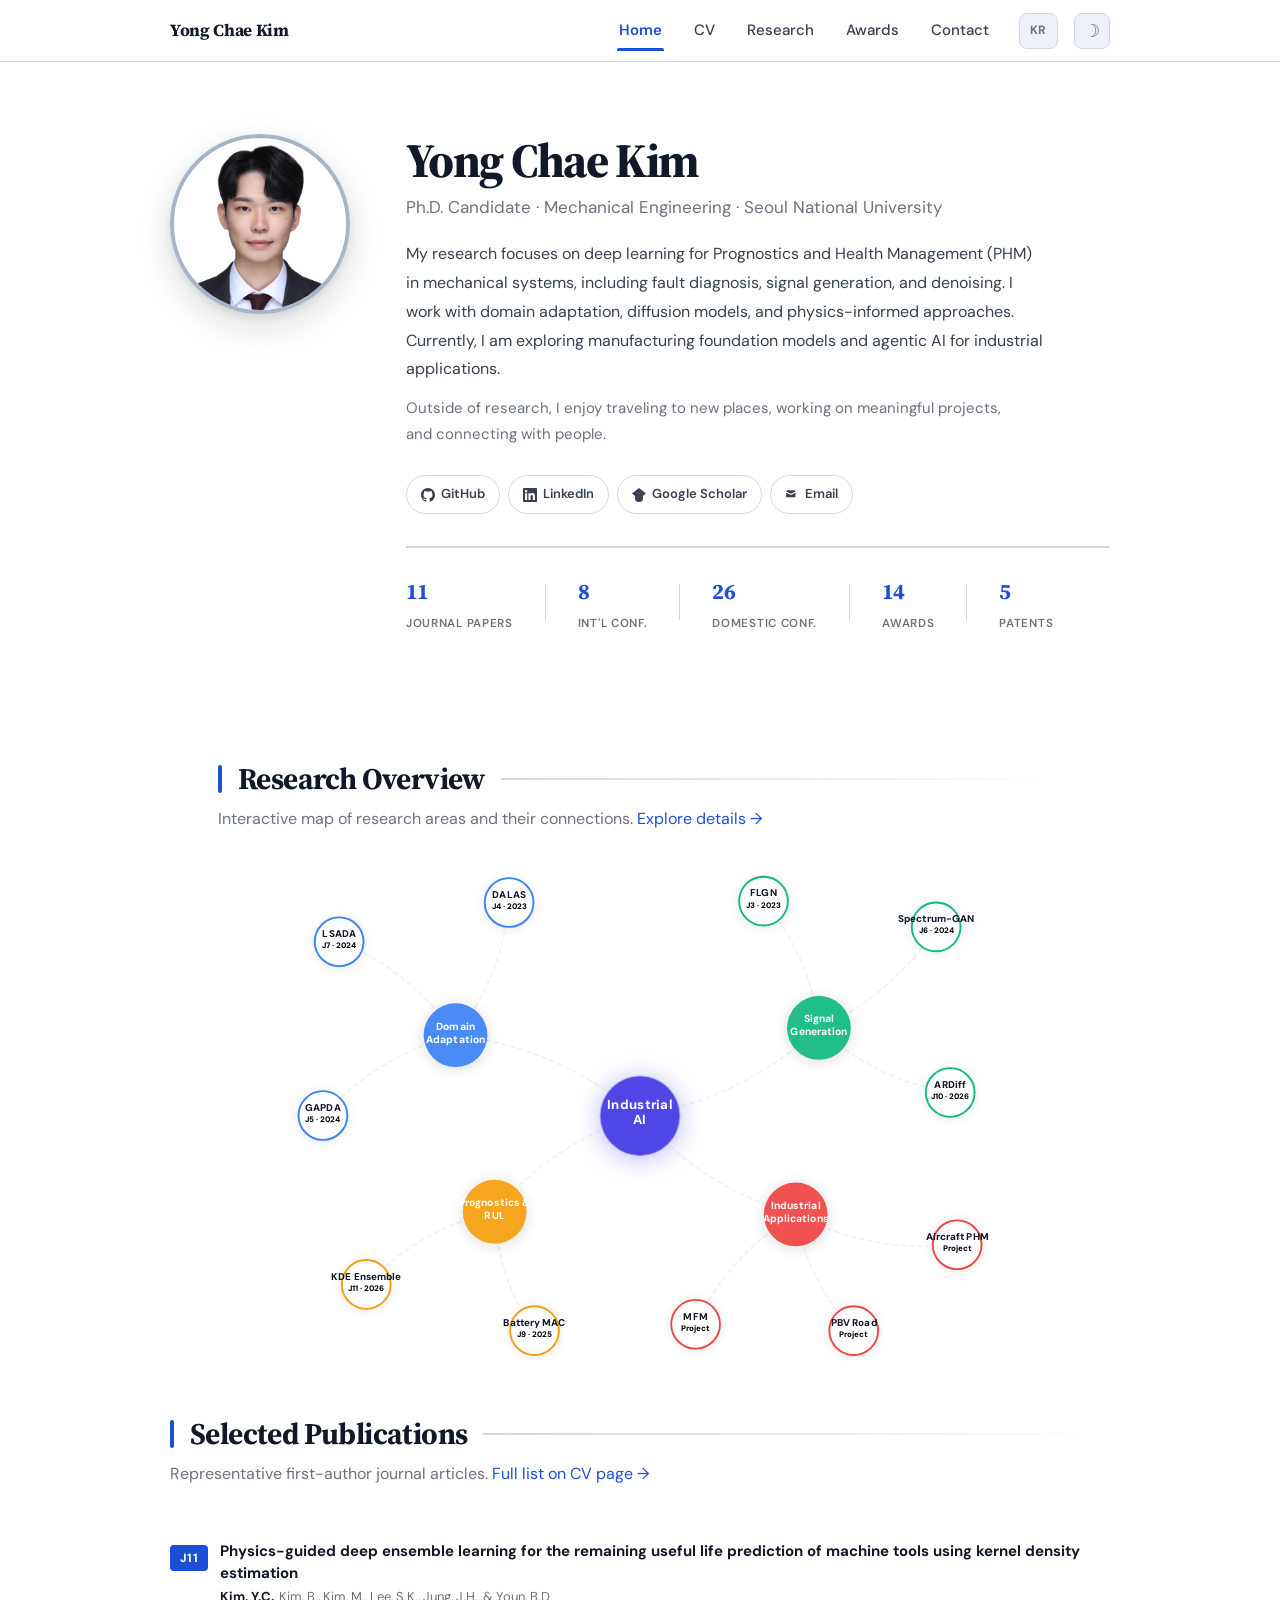
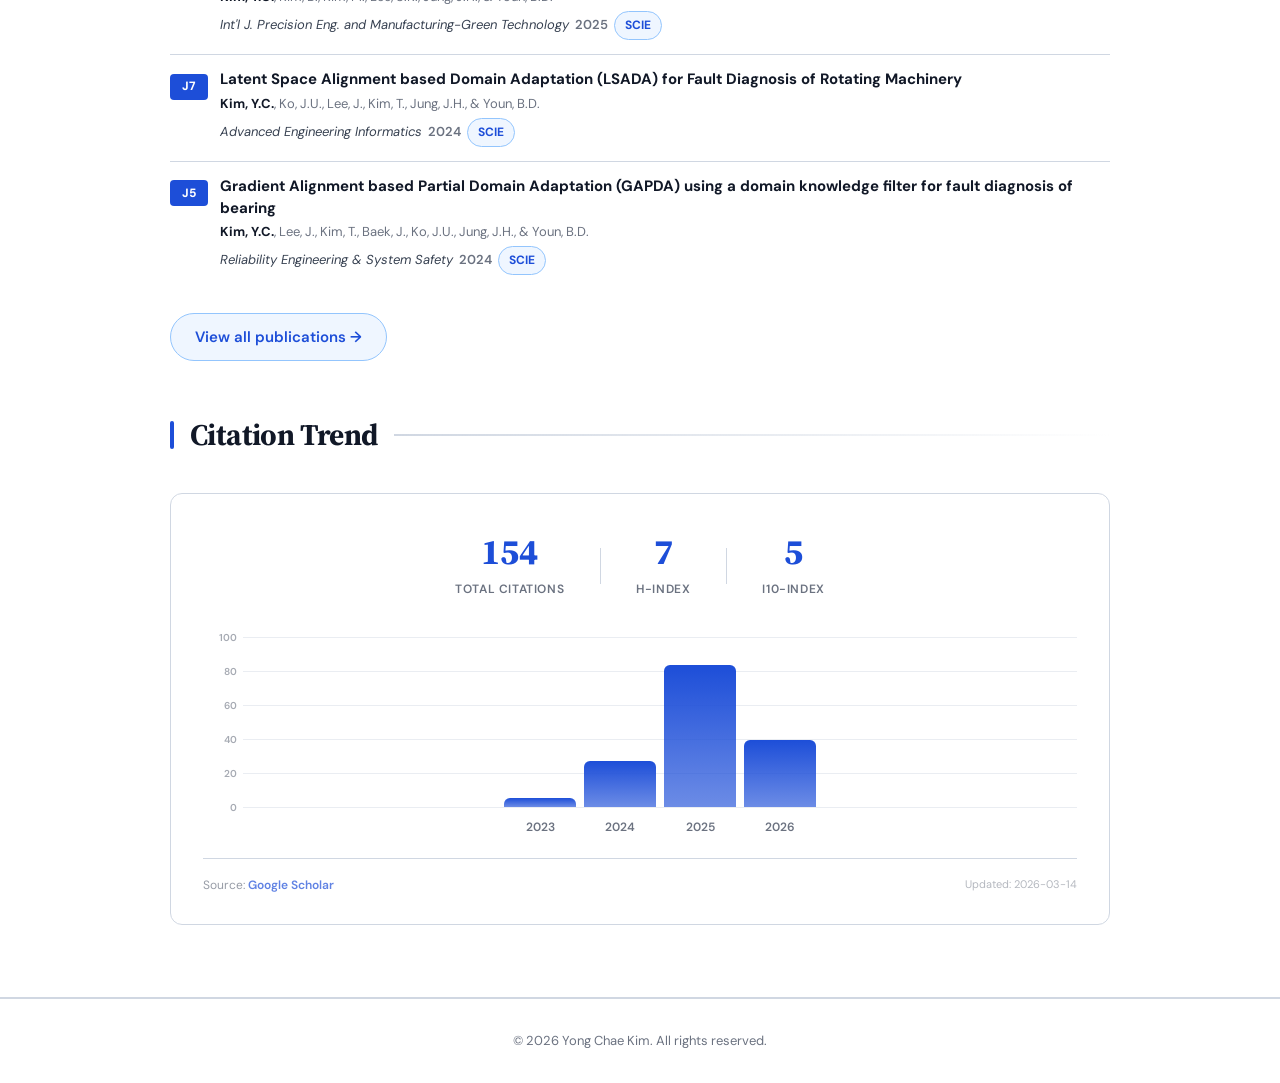
==== index.html @ 34682bfe "minor revise, alignment" ====
<!DOCTYPE html>
<html lang="en">
<head>
  <meta charset="UTF-8" />
  <meta name="viewport" content="width=device-width, initial-scale=1.0" />
  <title>Yong Chae Kim | Ph.D. Candidate, SNU</title>
  <meta name="description" content="Yong Chae Kim - Ph.D. Candidate in Mechanical Engineering at Seoul National University. Research on deep learning for fault diagnosis, domain adaptation, and signal generation." />
  <link rel="preconnect" href="https://fonts.googleapis.com" />
  <link rel="preconnect" href="https://fonts.gstatic.com" crossorigin />
  <link href="https://fonts.googleapis.com/css2?family=DM+Sans:wght@400;500;600;700;800&family=Source+Serif+4:wght@400;600;700;800&display=swap" rel="stylesheet" />
  <link rel="icon" type="image/svg+xml" href="favicon.svg" />
  <link rel="stylesheet" href="css/style.css?v=3" />
</head>
<body>

  <!-- ============================================================
       NAVIGATION
       ============================================================ -->
  <nav class="site-nav">
    <div class="nav-inner">
      <a href="/" class="nav-brand">Yong Chae Kim</a>
      <div class="nav-links">
        <a href="/"    data-page="index">Home</a>
        <a href="cv.html"       data-page="cv">CV</a>
        <a href="research.html" data-page="research">Research</a>
        <a href="awards.html"   data-page="awards">Awards</a>
        <a href="contact.html"  data-page="contact">Contact</a>
      </div>
      <a href="/ko/" class="lang-toggle" aria-label="Switch to Korean">KR</a>
      <button id="themeToggle" class="theme-toggle" aria-label="Switch to dark mode">&#9789;</button>
      <button id="navToggle" class="hamburger" aria-label="Toggle menu">
        <span></span><span></span><span></span>
      </button>
    </div>
  </nav>

  <!-- Mobile menu drawer -->
  <div class="mobile-menu" id="mobileMenu">
    <a href="/"    data-page="index">Home</a>
    <a href="cv.html"       data-page="cv">CV</a>
    <a href="research.html" data-page="research">Research</a>
    <a href="awards.html"   data-page="awards">Awards</a>
    <a href="contact.html"  data-page="contact">Contact</a>
    <button class="mobile-theme-toggle" id="mobileThemeToggle" aria-label="Toggle theme"><span class="theme-icon">&#9789;</span> Dark Mode</button>
  </div>

  <!-- ============================================================
       HERO
       ============================================================ -->
  <section class="hero">
    <div class="hero-inner">

      <!-- Profile photo -->
      <div class="hero-image-wrap">
        <img
          class="hero-image"
          id="heroProfileImage"
          src="images/profile/반명함.jpg"
          alt="Yong Chae Kim"
        />
      </div>

      <!-- Text column -->
      <div class="hero-content">
        <h1 class="hero-name">Yong Chae Kim</h1>
        <p class="hero-title">Ph.D. Candidate &middot; Mechanical Engineering &middot; Seoul National University</p>
        <p class="hero-bio">My research focuses on deep learning for Prognostics and Health Management (PHM) in mechanical systems, including fault diagnosis, signal generation, and denoising. I work with domain adaptation, diffusion models, and physics-informed approaches. Currently, I am exploring manufacturing foundation models and agentic AI for industrial applications.</p>
        <p class="hero-personal">Outside of research, I enjoy traveling to new places, working on meaningful projects, and connecting with people.</p>

        <!-- Social links -->
        <div class="social-links">
          <a href="https://github.com/97yong" class="social-link" target="_blank" rel="noopener" aria-label="GitHub">
            <svg viewBox="0 0 24 24" fill="currentColor">
              <path d="M12 0C5.374 0 0 5.373 0 12c0 5.302 3.438 9.8 8.207 11.387.599.111.793-.261.793-.577v-2.234c-3.338.726-4.033-1.416-4.033-1.416-.546-1.387-1.333-1.756-1.333-1.756-1.089-.745.083-.729.083-.729 1.205.084 1.839 1.237 1.839 1.237 1.07 1.834 2.807 1.304 3.492.997.107-.775.418-1.305.762-1.604-2.665-.305-5.467-1.334-5.467-5.931 0-1.311.469-2.381 1.236-3.221-.124-.303-.535-1.524.117-3.176 0 0 1.008-.322 3.301 1.23A11.509 11.509 0 0112 5.803c1.02.005 2.047.138 3.006.404 2.291-1.552 3.297-1.23 3.297-1.23.653 1.653.242 2.874.118 3.176.77.84 1.235 1.911 1.235 3.221 0 4.609-2.807 5.624-5.479 5.921.43.372.823 1.102.823 2.222v3.293c0 .319.192.694.801.576C20.566 21.797 24 17.3 24 12c0-6.627-5.373-12-12-12z"/>
            </svg>
            GitHub
          </a>
          <a href="https://www.linkedin.com/in/yong-chae-kim-89720b229" class="social-link" target="_blank" rel="noopener" aria-label="LinkedIn">
            <svg viewBox="0 0 24 24" fill="currentColor">
              <path d="M20.447 20.452h-3.554v-5.569c0-1.328-.027-3.037-1.852-3.037-1.853 0-2.136 1.445-2.136 2.939v5.667H9.351V9h3.414v1.561h.046c.477-.9 1.637-1.85 3.37-1.85 3.601 0 4.267 2.37 4.267 5.455v6.286zM5.337 7.433a2.062 2.062 0 01-2.063-2.065 2.064 2.064 0 112.063 2.065zm1.782 13.019H3.555V9h3.564v11.452zM22.225 0H1.771C.792 0 0 .774 0 1.729v20.542C0 23.227.792 24 1.771 24h20.451C23.2 24 24 23.227 24 22.271V1.729C24 .774 23.2 0 22.222 0h.003z"/>
            </svg>
            LinkedIn
          </a>
          <a href="https://scholar.google.com/citations?user=qex9tLkAAAAJ&hl=ko&authuser=1" class="social-link" target="_blank" rel="noopener" aria-label="Google Scholar">
            <svg viewBox="0 0 24 24" fill="currentColor">
              <path d="M5.242 13.769L0 9.5 12 0l12 9.5-5.242 4.269C17.548 11.249 14.978 9.5 12 9.5c-2.977 0-5.548 1.748-6.758 4.269zM12 10a7 7 0 100 14 7 7 0 000-14z"/>
            </svg>
            Google Scholar
          </a>
          <a href="mailto:313nara@snu.ac.kr" class="social-link" aria-label="Email">
            <svg viewBox="0 0 24 24" fill="currentColor">
              <path d="M2.003 5.884L10 9.882l7.997-3.998A2 2 0 0016 4H4a2 2 0 00-1.997 1.884z"/>
              <path d="M18 8.118l-8 4-8-4V14a2 2 0 002 2h12a2 2 0 002-2V8.118z"/>
            </svg>
            Email
          </a>
        </div>

        <!-- Stats row (auto-populated from JSON) -->
        <div class="stats-row">
          <div class="stat-item">
            <span class="stat-num" id="statJournals">—</span>
            <span class="stat-label">Journal Papers</span>
          </div>
          <div class="stat-divider" aria-hidden="true"></div>
          <div class="stat-item">
            <span class="stat-num" id="statIntlConf">—</span>
            <span class="stat-label">Int'l Conf.</span>
          </div>
          <div class="stat-divider" aria-hidden="true"></div>
          <div class="stat-item">
            <span class="stat-num" id="statDomConf">—</span>
            <span class="stat-label">Domestic Conf.</span>
          </div>
          <div class="stat-divider" aria-hidden="true"></div>
          <div class="stat-item">
            <span class="stat-num" id="statAwards">—</span>
            <span class="stat-label">Awards</span>
          </div>
          <div class="stat-divider" aria-hidden="true"></div>
          <div class="stat-item">
            <span class="stat-num" id="statPatents">—</span>
            <span class="stat-label">Patents</span>
          </div>
        </div>

      </div><!-- /hero-content -->
    </div><!-- /hero-inner -->
  </section>

  <!-- ============================================================
       RESEARCH STRUCTURE GRAPH
       ============================================================ -->
  <section class="research-graph-section">
    <div class="container">
      <div class="section-header">
        <h2 class="section-title fade-in">Research Overview</h2>
        <p class="section-subtitle fade-in" data-delay="1">Interactive map of research areas and their connections. <a href="research.html">Explore details &rarr;</a></p>
      </div>
      <div class="research-graph-wrap fade-in" data-delay="2">
        <svg id="researchGraph" viewBox="0 0 900 520" preserveAspectRatio="xMidYMid meet"></svg>
      </div>
    </div>
  </section>

  <!-- ============================================================
       SELECTED PUBLICATIONS
       ============================================================ -->
  <main class="page-main" style="padding-top: 0; padding-bottom: 0;">
    <div class="page-container">

      <!-- Selected Publications -->
      <section style="margin-bottom: 56px;">
        <div class="section-header">
          <h2 class="section-title fade-in">Selected Publications</h2>
          <p class="section-subtitle fade-in" data-delay="1">Representative first-author journal articles. <a href="cv.html">Full list on CV page &rarr;</a></p>
        </div>

        <div class="pub-list">

          <!-- J11 -->
          <div class="pub-item fade-in">
            <div class="pub-id-col">
              <span class="pub-id">J11</span>
            </div>
            <div class="pub-content">
              <div class="pub-title">
                Physics-guided deep ensemble learning for the remaining useful life prediction of machine tools using kernel density estimation
              </div>
              <div class="pub-authors"><strong class="self">Kim, Y.C.</strong>, Kim, B., Kim, M., Lee, S.K., Jung, J.H., &amp; Youn, B.D.</div>
              <div class="pub-meta">
                <span class="pub-venue">Int'l J. Precision Eng. and Manufacturing-Green Technology</span>
                <span class="pub-year">2025</span>
                <span class="pill-index">SCIE</span>
              </div>
            </div>
          </div>

          <!-- J7 -->
          <div class="pub-item fade-in" data-delay="1">
            <div class="pub-id-col">
              <span class="pub-id">J7</span>
            </div>
            <div class="pub-content">
              <div class="pub-title">
                Latent Space Alignment based Domain Adaptation (LSADA) for Fault Diagnosis of Rotating Machinery
              </div>
              <div class="pub-authors"><strong class="self">Kim, Y.C.</strong>, Ko, J.U., Lee, J., Kim, T., Jung, J.H., &amp; Youn, B.D.</div>
              <div class="pub-meta">
                <span class="pub-venue">Advanced Engineering Informatics</span>
                <span class="pub-year">2024</span>
                <span class="pill-index">SCIE</span>
              </div>
            </div>
          </div>

          <!-- J5 -->
          <div class="pub-item fade-in" data-delay="2">
            <div class="pub-id-col">
              <span class="pub-id">J5</span>
            </div>
            <div class="pub-content">
              <div class="pub-title">
                Gradient Alignment based Partial Domain Adaptation (GAPDA) using a domain knowledge filter for fault diagnosis of bearing
              </div>
              <div class="pub-authors"><strong class="self">Kim, Y.C.</strong>, Lee, J., Kim, T., Baek, J., Ko, J.U., Jung, J.H., &amp; Youn, B.D.</div>
              <div class="pub-meta">
                <span class="pub-venue">Reliability Engineering &amp; System Safety</span>
                <span class="pub-year">2024</span>
                <span class="pill-index">SCIE</span>
              </div>
            </div>
          </div>

        </div><!-- /pub-list -->

        <div style="margin-top: 24px;">
          <a href="cv.html" class="btn btn-outline">View all publications &rarr;</a>
        </div>
      </section>

      <!-- ============================================================
           CITATION TREND CHART
           ============================================================ -->
      <section class="citation-section" style="margin-bottom: 56px;">
        <div class="section-header">
          <h2 class="section-title fade-in">Citation Trend</h2>
        </div>
        <div class="citation-chart-wrap fade-in" data-delay="1">
          <div class="citation-stats">
            <div class="citation-stat">
              <span class="citation-stat-num" id="citTotal">—</span>
              <span class="citation-stat-label">Total Citations</span>
            </div>
            <div class="citation-stat">
              <span class="citation-stat-num" id="citHIndex">—</span>
              <span class="citation-stat-label">h-index</span>
            </div>
            <div class="citation-stat">
              <span class="citation-stat-num" id="citI10">—</span>
              <span class="citation-stat-label">i10-index</span>
            </div>
          </div>
          <div class="citation-chart-area">
            <div class="citation-grid-lines" id="citGridLines"></div>
            <div class="citation-chart" id="citationChart">
              <!-- Rendered by JS -->
            </div>
          </div>
          <div class="citation-footer">
            <p class="citation-source">Source: <a href="https://scholar.google.com/citations?user=qex9tLkAAAAJ" target="_blank" rel="noopener">Google Scholar</a></p>
            <span class="citation-updated" id="citUpdated"></span>
          </div>
        </div>
      </section>

    </div><!-- /page-container -->
  </main>


  <!-- ============================================================
       FOOTER
       ============================================================ -->
  <footer class="site-footer">
    <p>&copy; 2026 Yong Chae Kim. All rights reserved.</p>
  </footer>

  <script src="js/main.js"></script>
  <script>
    document.addEventListener('DOMContentLoaded', async () => {
      // Apply profile image adjustments from site.json
      try {
        const data = await loadJSON('data/site.json');
        const img = document.getElementById('heroProfileImage');
        if (img && data.profileImage) img.src = data.profileImage;
        if (img && data.profileImageAdjust) {
          const adj = data.profileImageAdjust;
          img.style.transformOrigin = (adj.posX ?? 50) + '% ' + (adj.posY ?? 50) + '%';
          if (adj.zoom && adj.zoom !== 100) {
            img.style.transform = 'scale(' + (adj.zoom / 100) + ')';
          }
        }
      } catch(e) {}

      // Auto-populate stats from JSON data
      try {
        const [pub, awards] = await Promise.all([
          loadJSON('data/publications.json'),
          loadJSON('data/awards.json')
        ]);
        const jCount = (pub.journals || []).length;
        const intlCount = (pub.conferences || []).length;
        const domCount = (pub.domesticConferences || []).length;
        const aCount = (awards.competitions || []).length;
        const pCount = (pub.patents ? (pub.patents.registered || []).length + (pub.patents.applications || []).length : 0);
        document.getElementById('statJournals').textContent = jCount;
        document.getElementById('statIntlConf').textContent = intlCount;
        document.getElementById('statDomConf').textContent = domCount;
        document.getElementById('statAwards').textContent = aCount;
        document.getElementById('statPatents').textContent = pCount;
      } catch(e) {}

      // Citation trend chart
      try {
        const cit = await loadJSON('data/citations.json');

        function animateCount(el, target) {
          var duration = 1200;
          var startTime = null;
          function step(ts) {
            if (!startTime) startTime = ts;
            var progress = Math.min((ts - startTime) / duration, 1);
            var ease = 1 - Math.pow(1 - progress, 3);
            el.textContent = Math.round(target * ease);
            if (progress < 1) requestAnimationFrame(step);
          }
          requestAnimationFrame(step);
        }

        const elTotal  = document.getElementById('citTotal');
        const elHIndex = document.getElementById('citHIndex');
        const elI10    = document.getElementById('citI10');
        if (elTotal)  animateCount(elTotal,  cit.totalCitations || 0);
        if (elHIndex) animateCount(elHIndex, cit.hIndex || 0);
        if (elI10)    animateCount(elI10,    cit.i10Index || 0);

        // Last updated
        const updEl = document.getElementById('citUpdated');
        if (updEl && cit.lastUpdated) {
          updEl.textContent = 'Updated: ' + cit.lastUpdated;
        }

        const chart = document.getElementById('citationChart');
        const gridLines = document.getElementById('citGridLines');
        const years = Object.keys(cit.citesPerYear || {}).sort();
        if (chart && years.length > 0) {
          const counts = years.map(y => cit.citesPerYear[y]);
          const maxCount = Math.max(...counts, 1);
          const chartHeight = chart.clientHeight || 200;

          // Draw horizontal grid lines at round intervals (10, 20, 30...)
          if (gridLines) {
            var interval = maxCount <= 50 ? 10 : maxCount <= 100 ? 20 : maxCount <= 200 ? 25 : 50;
            var gridMax = Math.ceil(maxCount / interval) * interval;
            for (var g = 0; g <= gridMax; g += interval) {
              var pct = (g / gridMax) * 100;
              var line = document.createElement('div');
              line.className = 'citation-grid-line';
              line.style.bottom = pct + '%';
              gridLines.appendChild(line);
              var label = document.createElement('div');
              label.className = 'citation-grid-label';
              label.style.bottom = pct + '%';
              label.textContent = g;
              gridLines.appendChild(label);
            }
          }

          // Use gridMax for bar height calculation
          var barMax = Math.ceil(maxCount / (maxCount <= 50 ? 10 : maxCount <= 100 ? 20 : maxCount <= 200 ? 25 : 50)) * (maxCount <= 50 ? 10 : maxCount <= 100 ? 20 : maxCount <= 200 ? 25 : 50);

          years.forEach(function(year, i) {
            const count = counts[i];
            const barHeight = barMax > 0 ? Math.max((count / barMax) * (chartHeight - 30), count > 0 ? 4 : 0) : 0;

            const group = document.createElement('div');
            group.className = 'citation-bar-group';

            const countEl = document.createElement('div');
            countEl.className = 'citation-bar-count';
            countEl.textContent = count;

            const bar = document.createElement('div');
            bar.className = 'citation-bar';
            bar.style.height = barHeight + 'px';
            bar.style.transitionDelay = (i * 0.12) + 's';

            const yearEl = document.createElement('div');
            yearEl.className = 'citation-bar-year';
            yearEl.textContent = year;

            group.appendChild(countEl);
            group.appendChild(bar);
            group.appendChild(yearEl);
            chart.appendChild(group);
          });

          // Animate bars + show counts when scrolled into view
          const observer = new IntersectionObserver(function(entries) {
            entries.forEach(function(entry) {
              if (entry.isIntersecting) {
                chart.querySelectorAll('.citation-bar').forEach(function(b) {
                  b.classList.add('animate');
                });
                setTimeout(function() {
                  chart.querySelectorAll('.citation-bar-count').forEach(function(c) {
                    c.classList.add('show');
                  });
                }, 600);
                observer.disconnect();
              }
            });
          }, { threshold: 0.2 });
          observer.observe(chart);
        }
      } catch(e) {}
    });
  </script>
  <script>
    // Interactive Force-Directed Research Graph
    document.addEventListener('DOMContentLoaded', function () {
      var svg = document.getElementById('researchGraph');
      if (!svg) return;
      var wrap = svg.closest('.research-graph-wrap');
      var W = 900, H = 520;

      // Category colors
      var colors = {
        center: '#4F46E5',
        da: '#3B82F6',
        sg: '#10B981',
        prog: '#F59E0B',
        app: '#EF4444'
      };

      // All nodes: { id, label, sub, x, y, r, type, branch, desc, fixed }
      var nodes = [
        { id: 'center', label: 'Industrial AI', x: 450, y: 260, r: 42, type: 'center', branch: 'center', fixed: true },
        // Domain Adaptation
        { id: 'da', label: 'Domain Adaptation', x: 200, y: 140, r: 34, type: 'branch', branch: 'da' },
        { id: 'lsada', label: 'LSADA', sub: 'J7 · 2024', x: 70, y: 60, r: 26, type: 'leaf', branch: 'da', desc: 'Latent Space Alignment Domain Adaptation for unsupervised fault diagnosis' },
        { id: 'gapda', label: 'GAPDA', sub: 'J5 · 2024', x: 80, y: 230, r: 26, type: 'leaf', branch: 'da', desc: 'Gradient Alignment Partial Domain Adaptation with domain knowledge filter' },
        { id: 'dalas', label: 'DALAS', sub: 'J4 · 2023', x: 200, y: 30, r: 26, type: 'leaf', branch: 'da', desc: 'Label-aligned sampling for imbalanced cross-domain fault diagnosis' },
        // Signal Generation
        { id: 'sg', label: 'Signal Generation', x: 700, y: 140, r: 34, type: 'branch', branch: 'sg' },
        { id: 'flgn', label: 'FLGN', sub: 'J3 · 2023', x: 700, y: 30, r: 26, type: 'leaf', branch: 'sg', desc: 'Frequency-learning generative network for variable-length vibration signals' },
        { id: 'gan', label: 'Spectrum-GAN', sub: 'J6 · 2024', x: 830, y: 60, r: 26, type: 'leaf', branch: 'sg', desc: 'Spectral loss & density-directionality sampling for fault signal generation' },
        { id: 'ardiff', label: 'ARDiff', sub: 'J10 · 2026', x: 830, y: 220, r: 26, type: 'leaf', branch: 'sg', desc: 'Adaptive reverse-step diffusion for unsupervised vibration denoising' },
        // Prognostics
        { id: 'prog', label: 'Prognostics & RUL', x: 260, y: 420, r: 34, type: 'branch', branch: 'prog' },
        { id: 'kde', label: 'KDE Ensemble', sub: 'J11 · 2026', x: 120, y: 470, r: 26, type: 'leaf', branch: 'prog', desc: 'Physics-guided transformer ensemble with KDE for tool remaining useful life' },
        { id: 'batt', label: 'Battery MAC', sub: 'J9 · 2025', x: 300, y: 490, r: 26, type: 'leaf', branch: 'prog', desc: 'Partial charge matrix framework for battery maximum available capacity' },
        // Industrial Applications
        { id: 'app', label: 'Industrial Applications', x: 640, y: 420, r: 34, type: 'branch', branch: 'app' },
        { id: 'mfm', label: 'MFM', sub: 'Project', x: 560, y: 490, r: 26, type: 'leaf', branch: 'app', desc: 'Large-scale multimodal foundation model for manufacturing data' },
        { id: 'pbv', label: 'PBV Road', sub: 'Project', x: 700, y: 490, r: 26, type: 'leaf', branch: 'app', desc: 'Deep learning for road diagnostics: anomaly detection & pothole identification' },
        { id: 'air', label: 'Aircraft PHM', sub: 'Project', x: 810, y: 460, r: 26, type: 'leaf', branch: 'app', desc: 'Flight data recorder analysis with autoencoder for engine anomaly detection' }
      ];

      // Edges: [sourceId, targetId]
      var edges = [
        ['center','da'],['center','sg'],['center','prog'],['center','app'],
        ['da','lsada'],['da','gapda'],['da','dalas'],
        ['sg','flgn'],['sg','gan'],['sg','ardiff'],
        ['prog','kde'],['prog','batt'],
        ['app','mfm'],['app','pbv'],['app','air']
      ];

      var nodeMap = {};
      nodes.forEach(function(n) { n.vx = 0; n.vy = 0; nodeMap[n.id] = n; });

      // SVG helper
      function el(tag, attrs) {
        var e = document.createElementNS('http://www.w3.org/2000/svg', tag);
        for (var k in attrs) e.setAttribute(k, attrs[k]);
        return e;
      }

      // Defs: gradients & glow filter
      var defs = el('defs', {});
      // Glow filter
      defs.innerHTML =
        '<filter id="glow" x="-50%" y="-50%" width="200%" height="200%">' +
          '<feGaussianBlur stdDeviation="3" result="blur"/>' +
          '<feMerge><feMergeNode in="blur"/><feMergeNode in="SourceGraphic"/></feMerge>' +
        '</filter>';
      svg.appendChild(defs);

      // Edge layer
      var edgeLayer = el('g', { class: 'rg-edge-layer' });
      svg.appendChild(edgeLayer);
      // Node layer
      var nodeLayer = el('g', { class: 'rg-node-layer' });
      svg.appendChild(nodeLayer);

      // Draw edges as paths (curved)
      var edgeEls = [];
      edges.forEach(function(e) {
        var path = el('path', { class: 'rg-edge', 'data-branch': nodeMap[e[1]].branch, 'data-src': e[0], 'data-tgt': e[1] });
        edgeLayer.appendChild(path);
        edgeEls.push({ src: e[0], tgt: e[1], el: path });
      });

      function updateEdge(ee) {
        var s = nodeMap[ee.src], t = nodeMap[ee.tgt];
        var mx = (s.x + t.x) / 2, my = (s.y + t.y) / 2;
        var dx = t.x - s.x, dy = t.y - s.y;
        var len = Math.sqrt(dx*dx + dy*dy) || 1;
        var off = len * 0.15;
        var cx = mx + (-dy / len) * off;
        var cy = my + (dx / len) * off;
        ee.el.setAttribute('d', 'M' + s.x + ',' + s.y + ' Q' + cx + ',' + cy + ' ' + t.x + ',' + t.y);
      }

      // Draw nodes
      var nodeEls = [];
      nodes.forEach(function(n) {
        var g = el('g', { class: 'rg-node-group', 'data-id': n.id, 'data-branch': n.branch, style: 'cursor:grab' });

        // Circle
        var c = el('circle', {
          cx: 0, cy: 0, r: n.r,
          class: 'rg-circle rg-circle-' + n.type,
          fill: n.type === 'center' ? colors.center : (n.type === 'branch' ? colors[n.branch] : 'var(--color-bg-card, var(--color-bg))'),
          stroke: colors[n.branch],
          'stroke-width': n.type === 'leaf' ? 2 : 0
        });
        g.appendChild(c);

        // Pulse ring for center
        if (n.type === 'center') {
          var pulse = el('circle', { cx: 0, cy: 0, r: n.r, class: 'rg-pulse', fill: 'none', stroke: colors.center, 'stroke-width': 2, opacity: 0.4 });
          g.insertBefore(pulse, c);
        }

        // Label — auto-wrap long text for center/branch nodes
        var maxChars = n.type === 'center' ? 12 : n.type === 'branch' ? 14 : 20;
        var words = n.label.split(' ');
        var lines = [];
        var cur = '';
        words.forEach(function(w) {
          if (cur && (cur + ' ' + w).length > maxChars) { lines.push(cur); cur = w; }
          else { cur = cur ? cur + ' ' + w : w; }
        });
        if (cur) lines.push(cur);

        if (n.sub) lines.push(n.sub);

        var totalLines = lines.length;
        var lineH = n.type === 'center' ? 16 : n.type === 'branch' ? 14 : 12;
        var startY = -(totalLines - 1) * lineH / 2 + 1;

        lines.forEach(function(line, li) {
          var isSub = n.sub && li === totalLines - 1;
          var cls = isSub ? 'rg-sublabel rg-sublabel-' + n.type : 'rg-label rg-label-' + n.type;
          var t = el('text', { x: 0, y: startY + li * lineH, class: cls });
          t.textContent = line;
          g.appendChild(t);
        });

        g.setAttribute('transform', 'translate(' + n.x + ',' + n.y + ')');
        nodeLayer.appendChild(g);
        n.el = g;
        nodeEls.push(n);
      });

      // Tooltip
      var tooltip = document.createElement('div');
      tooltip.className = 'rg-tooltip';
      tooltip.innerHTML = '<div class="rg-tooltip-title"></div><div class="rg-tooltip-desc"></div>';
      wrap.appendChild(tooltip);

      function showTooltip(n) {
        if (!n.desc) return;
        var rect = wrap.getBoundingClientRect();
        var svgRect = svg.getBoundingClientRect();
        var sx = svgRect.width / W, sy = svgRect.height / H;
        var px = n.x * sx + svgRect.left - rect.left;
        var py = n.y * sy + svgRect.top - rect.top;
        tooltip.querySelector('.rg-tooltip-title').textContent = n.label;
        tooltip.querySelector('.rg-tooltip-desc').textContent = n.desc;
        tooltip.style.left = Math.max(8, Math.min(px - 130, rect.width - 270)) + 'px';
        tooltip.style.top = (py - n.r * sy - 68) + 'px';
        tooltip.classList.add('visible');
      }
      function hideTooltip() { tooltip.classList.remove('visible'); }

      // Hover highlighting
      nodes.forEach(function(n) {
        n.el.addEventListener('mouseenter', function() {
          n.el.classList.add('hovered');
          edgeEls.forEach(function(ee) {
            if (ee.src === n.id || ee.tgt === n.id || ee.src === n.branch || (n.type === 'branch' && nodeMap[ee.tgt].branch === n.id)) {
              ee.el.classList.add('active');
            }
          });
          showTooltip(n);
        });
        n.el.addEventListener('mouseleave', function() {
          n.el.classList.remove('hovered');
          edgeEls.forEach(function(ee) { ee.el.classList.remove('active'); });
          hideTooltip();
        });
        if (n.type === 'leaf') {
          n.el.addEventListener('click', function(e) {
            if (!n._dragged) window.location.href = 'research.html';
          });
        }
      });

      // Force simulation with auto-stop
      var damping = 0.85;
      var running = true;
      var animId = null;
      var springLen = { center: 180, branch: 120 };
      var springK = 0.008;
      var repulsion = 8000;
      var centerGravity = 0.0005;
      var stableFrames = 0;

      function tick() {
        // Repulsion between all nodes
        for (var i = 0; i < nodes.length; i++) {
          for (var j = i + 1; j < nodes.length; j++) {
            var a = nodes[i], b = nodes[j];
            var dx = b.x - a.x, dy = b.y - a.y;
            var dist = Math.sqrt(dx*dx + dy*dy) || 1;
            var minDist = a.r + b.r + 10;
            if (dist < minDist * 3) {
              var force = repulsion / (dist * dist);
              var fx = (dx / dist) * force, fy = (dy / dist) * force;
              if (!a.fixed) { a.vx -= fx; a.vy -= fy; }
              if (!b.fixed) { b.vx += fx; b.vy += fy; }
            }
          }
        }

        // Spring forces along edges
        edgeEls.forEach(function(ee) {
          var s = nodeMap[ee.src], t = nodeMap[ee.tgt];
          var dx = t.x - s.x, dy = t.y - s.y;
          var dist = Math.sqrt(dx*dx + dy*dy) || 1;
          var ideal = s.type === 'center' ? springLen.center : springLen.branch;
          var force = (dist - ideal) * springK;
          var fx = (dx / dist) * force, fy = (dy / dist) * force;
          if (!s.fixed) { s.vx += fx; s.vy += fy; }
          if (!t.fixed) { t.vx -= fx; t.vy -= fy; }
        });

        // Center gravity
        nodes.forEach(function(n) {
          if (n.fixed) return;
          n.vx += (W / 2 - n.x) * centerGravity;
          n.vy += (H / 2 - n.y) * centerGravity;
        });

        // Integrate
        var totalV = 0;
        nodes.forEach(function(n) {
          if (n.fixed || n._dragging) return;
          n.vx *= damping;
          n.vy *= damping;
          n.x += n.vx;
          n.y += n.vy;
          n.x = Math.max(n.r + 5, Math.min(W - n.r - 5, n.x));
          n.y = Math.max(n.r + 5, Math.min(H - n.r - 5, n.y));
          totalV += Math.abs(n.vx) + Math.abs(n.vy);
        });

        // Update positions
        nodes.forEach(function(n) {
          n.el.setAttribute('transform', 'translate(' + n.x.toFixed(1) + ',' + n.y.toFixed(1) + ')');
        });
        edgeEls.forEach(updateEdge);

        // Auto-stop when stable
        if (totalV < 0.5) {
          stableFrames++;
          if (stableFrames > 30) { running = false; }
        } else {
          stableFrames = 0;
        }

        if (running) animId = requestAnimationFrame(tick);
      }

      // Run simulation
      animId = requestAnimationFrame(tick);
      setTimeout(function() { damping = 0.5; }, 1500);
      setTimeout(function() { damping = 0.15; }, 3000);

      // Drag handling
      var dragNode = null, dragOffset = { x: 0, y: 0 };

      function getSVGPoint(e) {
        var rect = svg.getBoundingClientRect();
        var touch = e.touches ? e.touches[0] : e;
        return {
          x: (touch.clientX - rect.left) / rect.width * W,
          y: (touch.clientY - rect.top) / rect.height * H
        };
      }

      function onStart(e) {
        var target = e.target.closest('.rg-node-group');
        if (!target) return;
        var id = target.getAttribute('data-id');
        var n = nodeMap[id];
        if (!n || n.type === 'center') return;
        e.preventDefault();
        var pt = getSVGPoint(e);
        dragNode = n;
        dragNode._dragging = true;
        dragNode._dragged = false;
        dragOffset.x = n.x - pt.x;
        dragOffset.y = n.y - pt.y;
        target.style.cursor = 'grabbing';
        damping = 0.85;
        stableFrames = 0;
        if (!running) { running = true; animId = requestAnimationFrame(tick); }
      }

      function onMove(e) {
        if (!dragNode) return;
        e.preventDefault();
        var pt = getSVGPoint(e);
        dragNode.x = Math.max(dragNode.r, Math.min(W - dragNode.r, pt.x + dragOffset.x));
        dragNode.y = Math.max(dragNode.r, Math.min(H - dragNode.r, pt.y + dragOffset.y));
        dragNode.vx = 0; dragNode.vy = 0;
        dragNode._dragged = true;
      }

      function onEnd() {
        if (!dragNode) return;
        dragNode.el.style.cursor = 'grab';
        dragNode._dragging = false;
        dragNode = null;
        setTimeout(function() { damping = 0.3; }, 500);
        setTimeout(function() { damping = 0.1; }, 2000);
      }

      svg.addEventListener('mousedown', onStart);
      svg.addEventListener('touchstart', onStart, { passive: false });
      window.addEventListener('mousemove', onMove);
      window.addEventListener('touchmove', onMove, { passive: false });
      window.addEventListener('mouseup', onEnd);
      window.addEventListener('touchend', onEnd);
    });
  </script>
</body>
</html>
---- css/style.css ----
/*
 * ============================================================
 *  style.css — Yong Chae Kim | Academic Personal Website
 *  Design: Bright, confident academic — high contrast,
 *          strong typography, visible cards and borders.
 *  Font: Source Serif 4 (headings) + DM Sans (body)
 * ============================================================
 */


/* ============================================================
   1. CSS CUSTOM PROPERTIES (DESIGN TOKENS)
   ============================================================ */

:root {
  /* --- Palette: Light Mode --- */
  --color-bg:           #ffffff;
  --color-bg-subtle:    #f6f8fb;
  --color-bg-inset:     #edf1f7;
  --color-surface:      #ffffff;
  --color-surface-hover:#f0f4ff;

  --color-border:       #d0d7e2;
  --color-border-strong:#a8b5c8;

  --color-text:         #111827;
  --color-text-muted:   #374151;
  --color-text-subtle:  #6b7280;
  --color-text-faint:   #9ca3af;

  --color-accent:       #1d4ed8;
  --color-accent-hover: #1e40af;
  --color-accent-subtle:#eff6ff;
  --color-accent-border:#93c5fd;

  --color-gold:         #92400e;
  --color-gold-bg:      #fef3c7;
  --color-gold-border:  #fcd34d;

  --color-silver:       #475569;
  --color-silver-bg:    #f1f5f9;
  --color-silver-border:#cbd5e1;

  --color-green:        #065f46;
  --color-green-bg:     #d1fae5;
  --color-green-border: #6ee7b7;

  /* --- Typography --- */
  --font-heading: 'Source Serif 4', 'Georgia', serif;
  --font-sans:    'DM Sans', -apple-system, BlinkMacSystemFont, 'Segoe UI', Helvetica, sans-serif;
  --font-mono:    'SFMono-Regular', Consolas, 'Liberation Mono', Menlo, monospace;

  /* --- Spacing --- */
  --nav-height:  62px;
  --page-max:    940px;
  --page-pad:    clamp(20px, 5vw, 48px);

  /* --- Radii --- */
  --radius-sm:   4px;
  --radius-md:   8px;
  --radius-lg:   12px;
  --radius-xl:   16px;
  --radius-pill: 100px;

  /* --- Shadows (stronger for visibility) --- */
  --shadow-sm:   0 1px 3px rgba(0, 0, 0, 0.1), 0 1px 2px rgba(0, 0, 0, 0.06);
  --shadow-md:   0 4px 14px rgba(0, 0, 0, 0.12), 0 2px 6px rgba(0, 0, 0, 0.08);
  --shadow-lg:   0 12px 36px rgba(0, 0, 0, 0.14), 0 4px 10px rgba(0, 0, 0, 0.08);
  --shadow-hover:0 10px 30px rgba(29, 78, 216, 0.18), 0 4px 10px rgba(29, 78, 216, 0.10);

  /* --- Transitions --- */
  --ease:        cubic-bezier(0.4, 0, 0.2, 1);
  --transition:  0.2s var(--ease);
  --transition-slow: 0.3s var(--ease);
  --transition-theme: background-color 0.3s var(--ease),
                      color 0.3s var(--ease),
                      border-color 0.3s var(--ease),
                      box-shadow 0.3s var(--ease);
}


/* ============================================================
   2. CSS RESET & BASE
   ============================================================ */

*, *::before, *::after {
  box-sizing: border-box;
  margin: 0;
  padding: 0;
}

html {
  scroll-behavior: smooth;
  font-size: 16px;
  -webkit-text-size-adjust: 100%;
  text-size-adjust: 100%;
}

body {
  font-family: var(--font-sans);
  font-size: 1rem;
  line-height: 1.75;
  color: var(--color-text);
  background-color: var(--color-bg);
  transition: var(--transition-theme);
  overflow-x: hidden;
  -webkit-font-smoothing: antialiased;
  -moz-osx-font-smoothing: grayscale;
}

img {
  max-width: 100%;
  display: block;
  -webkit-user-drag: none;
  user-select: none;
  pointer-events: none;
}

a {
  color: var(--color-accent);
  text-decoration: none;
  transition: color var(--transition);
}

a:hover {
  color: var(--color-accent-hover);
}

ul, ol {
  list-style: none;
}

button {
  cursor: pointer;
  font-family: inherit;
  border: none;
  background: none;
}

::selection {
  background: var(--color-accent-subtle);
  color: var(--color-accent);
}


/* ============================================================
   3. TYPOGRAPHY SCALE
   ============================================================ */

h1, h2, h3, h4, h5, h6 {
  font-family: var(--font-heading);
  font-weight: 700;
  line-height: 1.2;
  letter-spacing: -0.01em;
  color: var(--color-text);
  transition: color var(--transition-slow);
}

h1 { font-size: clamp(2.25rem, 5vw, 3.25rem); font-weight: 800; letter-spacing: -0.02em; }
h2 { font-size: clamp(1.5rem, 3vw, 2rem);     font-weight: 700; }
h3 { font-size: clamp(1.125rem, 2vw, 1.375rem); font-weight: 600; }
h4 { font-size: 1rem;   font-weight: 600; }
h5 { font-size: 0.875rem; font-weight: 600; }
h6 { font-size: 0.8125rem; font-weight: 600; }

p {
  color: var(--color-text-muted);
  transition: color var(--transition-slow);
}

small {
  font-size: 0.8125rem;
  color: var(--color-text-subtle);
}

strong {
  font-weight: 600;
  color: var(--color-text);
}

code {
  font-family: var(--font-mono);
  font-size: 0.875em;
  background: var(--color-bg-inset);
  padding: 0.15em 0.4em;
  border-radius: var(--radius-sm);
  color: var(--color-accent);
}


/* ============================================================
   4. NAVIGATION
   ============================================================ */

.site-nav {
  position: fixed;
  top: 0;
  left: 0;
  right: 0;
  z-index: 1000;
  height: var(--nav-height);
  background: rgba(255, 255, 255, 0.95);
  backdrop-filter: blur(16px) saturate(180%);
  -webkit-backdrop-filter: blur(16px) saturate(180%);
  border-bottom: 1px solid var(--color-border);
  transition: var(--transition-theme),
              box-shadow var(--transition-slow);
}

.site-nav.scrolled {
  box-shadow: var(--shadow-sm);
}

.nav-inner {
  max-width: calc(var(--page-max) + var(--page-pad) * 2);
  margin: 0 auto;
  padding: 0 var(--page-pad);
  height: 100%;
  display: flex;
  align-items: center;
  gap: 16px;
}

/* Brand / logo */
.nav-brand {
  font-family: var(--font-heading);
  font-size: 1.0625rem;
  font-weight: 700;
  letter-spacing: -0.02em;
  color: var(--color-text);
  white-space: nowrap;
  transition: color var(--transition-slow);
}

.nav-brand:hover {
  color: var(--color-accent);
}

.nav-brand .accent {
  color: var(--color-accent);
}

/* Desktop links */
.nav-links {
  display: flex;
  align-items: center;
  gap: 4px;
  margin-left: auto;
}

.nav-links a {
  font-size: 0.9375rem;
  font-weight: 500;
  color: var(--color-text-muted);
  padding: 6px 14px;
  border-radius: var(--radius-md);
  transition: color var(--transition), background var(--transition);
  position: relative;
}

.nav-links a:hover {
  color: var(--color-text);
  background: var(--color-bg-inset);
}

.nav-links a.active {
  color: var(--color-accent);
  font-weight: 600;
}

.nav-links a.active::after {
  content: '';
  position: absolute;
  bottom: -1px;
  left: 12px;
  right: 12px;
  height: 2.5px;
  background: var(--color-accent);
  border-radius: 2px 2px 0 0;
}

/* Theme toggle */
.theme-toggle {
  display: flex;
  align-items: center;
  justify-content: center;
  width: 36px;
  height: 36px;
  border-radius: var(--radius-md);
  background: var(--color-bg-inset);
  border: 1px solid var(--color-border);
  color: var(--color-text-subtle);
  transition: background var(--transition), border-color var(--transition),
              color var(--transition), transform var(--transition);
  flex-shrink: 0;
  font-size: 1.1rem;
}

.theme-toggle:hover {
  background: var(--color-bg-subtle);
  border-color: var(--color-border-strong);
  color: var(--color-text);
  transform: rotate(12deg);
}

.theme-toggle svg {
  width: 16px;
  height: 16px;
  fill: none;
  stroke: currentColor;
  stroke-width: 2;
  stroke-linecap: round;
  stroke-linejoin: round;
}

.theme-toggle .icon-sun  { display: block; }
.theme-toggle .icon-moon { display: none; }

/* Language toggle */
.lang-toggle {
  display: flex;
  align-items: center;
  justify-content: center;
  height: 36px;
  padding: 0 10px;
  border-radius: var(--radius-md);
  background: var(--color-bg-inset);
  border: 1px solid var(--color-border);
  color: var(--color-text-subtle);
  font-size: 0.75rem;
  font-weight: 700;
  letter-spacing: 0.05em;
  text-decoration: none;
  flex-shrink: 0;
  transition: background var(--transition), border-color var(--transition),
              color var(--transition);
}

.lang-toggle:hover {
  background: var(--color-bg-subtle);
  border-color: var(--color-border-strong);
  color: var(--color-text);
}

/* Hamburger -- mobile only */
.hamburger {
  display: none;
  flex-direction: column;
  justify-content: center;
  gap: 5px;
  width: 36px;
  height: 36px;
  border-radius: var(--radius-md);
  border: 1px solid var(--color-border);
  background: var(--color-bg-inset);
  color: var(--color-text-subtle);
  transition: background var(--transition), border-color var(--transition);
  padding: 8px;
  margin-left: 4px;
}

.hamburger:hover {
  background: var(--color-bg-subtle);
  border-color: var(--color-border-strong);
}

.hamburger span {
  display: block;
  width: 100%;
  height: 1.5px;
  background: currentColor;
  border-radius: 2px;
  transition: transform var(--transition), opacity var(--transition);
}

.hamburger.open span:nth-child(1) { transform: rotate(45deg) translate(4.5px, 4.5px); }
.hamburger.open span:nth-child(2) { opacity: 0; }
.hamburger.open span:nth-child(3) { transform: rotate(-45deg) translate(4.5px, -4.5px); }

/* Mobile menu drawer */
.mobile-menu {
  display: none;
  position: fixed;
  top: var(--nav-height);
  left: 0;
  right: 0;
  background: var(--color-bg);
  border-bottom: 1px solid var(--color-border);
  padding: 8px 20px 16px;
  z-index: 999;
  flex-direction: column;
  gap: 2px;
  box-shadow: var(--shadow-md);
  transition: var(--transition-theme);
}

.mobile-menu.open {
  display: flex;
}

.mobile-menu a {
  font-size: 0.9375rem;
  font-weight: 500;
  color: var(--color-text-muted);
  padding: 10px 14px;
  border-radius: var(--radius-md);
  transition: color var(--transition), background var(--transition);
}

.mobile-menu a:hover,
.mobile-menu a.active {
  color: var(--color-text);
  background: var(--color-bg-inset);
}

/* Mobile theme toggle inside menu — hidden on desktop */
.mobile-theme-toggle {
  display: none;
}

@media (max-width: 768px) {
  .mobile-theme-toggle {
    display: flex;
    align-items: center;
    gap: 10px;
    font-size: 0.9375rem;
    font-weight: 500;
    color: var(--color-text-muted);
    padding: 10px 14px;
    border-radius: var(--radius-md);
    background: none;
    border: none;
    width: 100%;
    cursor: pointer;
    margin-top: 4px;
    border-top: 1px solid var(--color-border);
    padding-top: 14px;
    transition: color var(--transition), background var(--transition);
  }

  .mobile-theme-toggle:hover {
    color: var(--color-text);
    background: var(--color-bg-inset);
  }
}


/* ============================================================
   5. HERO / HOME PAGE
   ============================================================ */

.hero {
  padding-top: calc(var(--nav-height) + 72px);
  padding-bottom: 80px;
  padding-left: var(--page-pad);
  padding-right: var(--page-pad);
  max-width: calc(var(--page-max) + var(--page-pad) * 2);
  margin: 0 auto;
}

.hero-inner {
  display: flex;
  align-items: flex-start;
  gap: 56px;
}

/* Profile image */
.hero-image-wrap {
  flex-shrink: 0;
}

.hero-image {
  width: 180px;
  height: 180px;
  border-radius: 50%;
  object-fit: cover;
  object-position: top center;
  border: 4px solid var(--color-border-strong);
  box-shadow: var(--shadow-lg);
  transition: border-color var(--transition-slow), box-shadow var(--transition-slow);
}

.hero-image:hover {
  border-color: var(--color-accent-border);
  box-shadow: var(--shadow-hover);
}

/* Text column */
.hero-content {
  flex: 1;
  min-width: 0;
}

.hero-name {
  font-family: var(--font-heading);
  font-size: clamp(2rem, 4.5vw, 3rem);
  font-weight: 800;
  letter-spacing: -0.035em;
  line-height: 1.1;
  color: var(--color-text);
  margin-bottom: 8px;
  transition: color var(--transition-slow);
}

.hero-title {
  font-size: 1.0625rem;
  font-weight: 400;
  color: var(--color-text-subtle);
  margin-bottom: 20px;
  line-height: 1.5;
  transition: color var(--transition-slow);
}

.hero-title strong {
  color: var(--color-text-muted);
  font-weight: 500;
}

.hero-bio {
  font-size: 1rem;
  color: var(--color-text-muted);
  line-height: 1.8;
  margin-bottom: 12px;
  max-width: 640px;
  transition: color var(--transition-slow);
}

.hero-personal {
  font-size: 0.9375rem;
  color: var(--color-text-subtle);
  line-height: 1.7;
  margin-bottom: 28px;
  max-width: 600px;
  transition: color var(--transition-slow);
}

/* Social links */
.social-links {
  display: flex;
  flex-wrap: wrap;
  gap: 8px;
  align-items: center;
  margin-bottom: 32px;
}

.social-link {
  display: inline-flex;
  align-items: center;
  gap: 6px;
  font-size: 0.8125rem;
  font-weight: 600;
  color: var(--color-text-muted);
  padding: 7px 14px;
  border-radius: var(--radius-pill);
  border: 1px solid var(--color-border);
  background: var(--color-bg);
  transition: color var(--transition), border-color var(--transition),
              background var(--transition), transform var(--transition),
              box-shadow var(--transition);
}

.social-link:hover {
  color: #ffffff;
  border-color: var(--color-accent);
  background: var(--color-accent);
  transform: translateY(-2px);
  box-shadow: var(--shadow-sm);
}

.social-link svg {
  width: 14px;
  height: 14px;
  fill: currentColor;
  flex-shrink: 0;
}

/* Stats row */
.stats-row {
  display: flex;
  flex-wrap: wrap;
  gap: 32px;
  align-items: center;
  padding-top: 24px;
  border-top: 2px solid var(--color-border);
  transition: border-color var(--transition-slow);
}

.stat-item {
  display: flex;
  flex-direction: column;
  gap: 2px;
}

.stat-num {
  font-family: var(--font-heading);
  font-size: 1.375rem;
  font-weight: 700;
  letter-spacing: -0.03em;
  color: var(--color-accent);
  transition: color var(--transition-slow);
}

.stat-label {
  font-size: 0.725rem;
  font-weight: 600;
  color: var(--color-text-subtle);
  text-transform: uppercase;
  letter-spacing: 0.06em;
  transition: color var(--transition-slow);
}

.stat-divider {
  width: 1px;
  height: 36px;
  background: var(--color-border);
  transition: background var(--transition-slow);
}


/* ============================================================
   6. SECTION SHARED STYLES
   ============================================================ */

.page-main {
  padding-top: calc(var(--nav-height) + 48px);
  padding-bottom: 80px;
}

.page-container {
  max-width: calc(var(--page-max) + var(--page-pad) * 2);
  margin: 0 auto;
  padding-left: var(--page-pad);
  padding-right: var(--page-pad);
}

.section-header {
  margin-bottom: 40px;
}

.section-title {
  font-family: var(--font-heading);
  font-size: clamp(1.5rem, 2.5vw, 1.875rem);
  font-weight: 700;
  letter-spacing: -0.02em;
  color: var(--color-text);
  margin-bottom: 8px;
  display: flex;
  align-items: center;
  gap: 16px;
  transition: color var(--transition-slow);
}

.section-title::before {
  content: '';
  width: 4px;
  height: 28px;
  background: var(--color-accent);
  border-radius: 2px;
  flex-shrink: 0;
}

.section-title::after {
  content: '';
  flex: 1;
  height: 2px;
  background: linear-gradient(to right, var(--color-border), transparent);
  transition: background var(--transition-slow);
}

.section-subtitle {
  font-size: 1rem;
  color: var(--color-text-subtle);
  line-height: 1.7;
  max-width: 640px;
  transition: color var(--transition-slow);
}

/* Page title (top of each inner page) */
.page-title {
  margin-bottom: 48px;
  padding-bottom: 24px;
  border-bottom: 2px solid var(--color-border);
  transition: border-color var(--transition-slow);
}

.page-title h1 {
  font-family: var(--font-heading);
  font-size: clamp(1.75rem, 4vw, 2.5rem);
  font-weight: 800;
  letter-spacing: -0.035em;
  color: var(--color-text);
  margin-bottom: 8px;
  transition: color var(--transition-slow);
}

.page-title p {
  font-size: 1rem;
  color: var(--color-text-subtle);
  transition: color var(--transition-slow);
}

/* Research page header/subtitle */
.page-header {
  padding-top: calc(var(--nav-height) + 56px);
  padding-bottom: 32px;
  margin: 0 auto;
}

.page-header .page-title {
  font-family: var(--font-heading);
  font-size: clamp(1.75rem, 4vw, 2.5rem);
  font-weight: 800;
  color: var(--color-text);
  margin-bottom: 8px;
  padding-bottom: 0;
  border-bottom: none;
}

.page-header .page-subtitle {
  font-size: 1rem;
  color: var(--color-text-subtle);
  line-height: 1.7;
  max-width: 640px;
}

/* Research section container */
.research-section {
  padding-bottom: 80px;
  margin: 0 auto;
}

.container {
  max-width: var(--page-max);
  margin: 0 auto;
  padding-left: var(--page-pad);
  padding-right: var(--page-pad);
}


/* ============================================================
   7. CV PAGE
   ============================================================ */

/* CV Section blocks */
.cv-section {
  margin-bottom: 56px;
}

.cv-section + .cv-section {
  padding-top: 8px;
}

/* Timeline layout */
.timeline {
  position: relative;
  padding-left: 0;
}

.timeline-item {
  display: grid;
  grid-template-columns: 140px 1fr;
  gap: 24px;
  padding: 20px 0;
  border-bottom: 1px solid var(--color-border);
  transition: border-color var(--transition-slow);
}

.timeline-item:last-child {
  border-bottom: none;
}

.timeline-date {
  font-size: 0.8125rem;
  font-weight: 500;
  color: var(--color-text-faint);
  padding-top: 3px;
  white-space: nowrap;
  transition: color var(--transition-slow);
}

.timeline-body {
  flex: 1;
  min-width: 0;
}

.timeline-title {
  font-size: 0.9375rem;
  font-weight: 600;
  color: var(--color-text);
  margin-bottom: 3px;
  transition: color var(--transition-slow);
}

.timeline-subtitle {
  font-size: 0.875rem;
  color: var(--color-text-muted);
  margin-bottom: 4px;
  transition: color var(--transition-slow);
}

.timeline-detail {
  font-size: 0.8125rem;
  color: var(--color-text-subtle);
  transition: color var(--transition-slow);
}

/* Publication list */
.pub-list {
  display: flex;
  flex-direction: column;
  gap: 0;
}

.pub-item {
  display: grid;
  grid-template-columns: 38px 1fr;
  gap: 12px;
  padding: 14px 0;
  border-bottom: 1px solid var(--color-border);
  transition: border-color var(--transition-slow), background var(--transition);
}

.pub-item:last-child {
  border-bottom: none;
}

.pub-item:hover {
  background: var(--color-bg-subtle);
  border-radius: var(--radius-md);
}

.pub-item:hover .pub-title {
  color: var(--color-accent);
}

.pub-id-col {
  padding-top: 2px;
}

.pub-id {
  display: inline-flex;
  align-items: center;
  justify-content: center;
  min-width: 38px;
  height: 26px;
  padding: 0 8px;
  font-size: 0.75rem;
  font-weight: 800;
  letter-spacing: 0.03em;
  color: #ffffff;
  background: var(--color-accent);
  border: none;
  border-radius: var(--radius-sm);
  transition: background var(--transition-slow), color var(--transition-slow);
}

.pub-content {
  min-width: 0;
}

.pub-title {
  font-family: var(--font-sans);
  font-size: 0.9375rem;
  font-weight: 700;
  color: var(--color-text);
  line-height: 1.45;
  margin-bottom: 4px;
  transition: color var(--transition);
}

.pub-title a {
  color: inherit;
  text-decoration: none;
}

.pub-title a:hover {
  color: var(--color-accent);
  text-decoration: underline;
}

.pub-authors {
  font-size: 0.8125rem;
  color: var(--color-text-subtle);
  line-height: 1.45;
  margin-bottom: 4px;
  transition: color var(--transition-slow);
}

.pub-authors .self {
  font-weight: 700;
  color: var(--color-text);
}

.pub-meta {
  display: flex;
  flex-wrap: wrap;
  align-items: center;
  gap: 6px;
  margin-top: 4px;
}

.pub-venue {
  font-size: 0.8125rem;
  font-style: italic;
  color: var(--color-text-muted);
  transition: color var(--transition-slow);
}

.pub-year {
  font-size: 0.8125rem;
  font-weight: 600;
  color: var(--color-text-subtle);
  transition: color var(--transition-slow);
}

/* Impact Factor pill - GREEN and prominent */
.pub-if {
  display: inline-flex;
  align-items: center;
  gap: 3px;
  font-size: 0.75rem;
  font-weight: 700;
  color: var(--color-green);
  background: var(--color-green-bg);
  border: 1.5px solid var(--color-green-border);
  padding: 3px 10px;
  border-radius: var(--radius-pill);
  white-space: nowrap;
  transition: background var(--transition-slow), border-color var(--transition-slow),
              color var(--transition-slow);
}

.pill-if {
  display: inline-flex;
  align-items: center;
  gap: 3px;
  font-size: 0.75rem;
  font-weight: 700;
  color: var(--color-green);
  background: var(--color-green-bg);
  border: 1.5px solid var(--color-green-border);
  padding: 3px 10px;
  border-radius: var(--radius-pill);
  white-space: nowrap;
  transition: background var(--transition-slow), border-color var(--transition-slow),
              color var(--transition-slow);
}

.pill-if::before {
  content: 'IF';
  font-weight: 800;
}

/* Award badge on publication */
.pub-award,
.award-pill {
  display: inline-flex;
  align-items: center;
  gap: 4px;
  font-size: 0.75rem;
  font-weight: 700;
  color: var(--color-gold);
  background: var(--color-gold-bg);
  border: 1.5px solid var(--color-gold-border);
  padding: 3px 10px;
  border-radius: var(--radius-pill);
  white-space: nowrap;
  transition: background var(--transition-slow), border-color var(--transition-slow),
              color var(--transition-slow);
}

/* Index type pill (SCIE, ESCI) */
.pub-index,
.pill-index {
  display: inline-flex;
  align-items: center;
  font-size: 0.75rem;
  font-weight: 700;
  color: var(--color-accent);
  background: var(--color-accent-subtle);
  border: 1.5px solid var(--color-accent-border);
  padding: 3px 10px;
  border-radius: var(--radius-pill);
  white-space: nowrap;
  transition: background var(--transition-slow), border-color var(--transition-slow),
              color var(--transition-slow);
}

/* Patent item */
.patent-item {
  display: grid;
  grid-template-columns: 36px 1fr;
  gap: 16px;
  padding: 16px 0;
  border-bottom: 1px solid var(--color-border);
  transition: border-color var(--transition-slow);
}

.patent-item:last-child {
  border-bottom: none;
}

.patent-id {
  display: inline-flex;
  align-items: center;
  justify-content: center;
  min-width: 30px;
  height: 22px;
  padding: 0 6px;
  font-size: 0.7rem;
  font-weight: 700;
  color: var(--color-text-subtle);
  background: var(--color-bg-inset);
  border: 1px solid var(--color-border);
  border-radius: var(--radius-sm);
  transition: background var(--transition-slow), border-color var(--transition-slow),
              color var(--transition-slow);
}

.patent-title {
  font-size: 0.9rem;
  font-weight: 600;
  color: var(--color-text);
  margin-bottom: 3px;
  transition: color var(--transition-slow);
}

.patent-meta {
  font-size: 0.8125rem;
  color: var(--color-text-subtle);
  transition: color var(--transition-slow);
}

/* CV subsections */
.cv-subsection {
  margin-bottom: 28px;
}

.cv-subsection:last-child {
  margin-bottom: 0;
}

.subsection-title {
  font-family: var(--font-sans);
  font-size: 1rem;
  font-weight: 700;
  color: var(--color-text);
  margin-bottom: 12px;
  padding-bottom: 8px;
  border-bottom: 1px solid var(--color-border);
  transition: color var(--transition-slow), border-color var(--transition-slow);
}

/* Reviewer list */
.reviewer-list {
  display: flex;
  flex-direction: column;
  gap: 0;
}

.reviewer-item {
  font-size: 0.9375rem;
  color: var(--color-text);
  padding: 10px 0;
  border-bottom: 1px solid var(--color-border);
  transition: color var(--transition-slow), border-color var(--transition-slow);
}

.reviewer-item:last-child {
  border-bottom: none;
}

/* Reviewer tags (legacy) */
.reviewer-tags {
  display: flex;
  flex-wrap: wrap;
  gap: 8px;
}

.reviewer-tag {
  font-size: 0.8rem;
  font-weight: 500;
  color: var(--color-text-muted);
  background: var(--color-bg-subtle);
  border: 1px solid var(--color-border);
  padding: 4px 12px;
  border-radius: var(--radius-pill);
  transition: background var(--transition), border-color var(--transition),
              color var(--transition), transform var(--transition);
}

.reviewer-tag:hover {
  background: var(--color-accent-subtle);
  border-color: var(--color-accent-border);
  color: var(--color-accent);
  transform: translateY(-1px);
}

/* Skills / tech tags */
.skill-tags {
  display: flex;
  flex-wrap: wrap;
  gap: 8px;
  margin-top: 8px;
}

.skill-tag {
  font-size: 0.75rem;
  font-weight: 500;
  color: var(--color-text-subtle);
  background: var(--color-bg-inset);
  border: 1px solid var(--color-border);
  padding: 3px 10px;
  border-radius: var(--radius-sm);
  font-family: var(--font-mono);
  transition: background var(--transition-slow), border-color var(--transition-slow),
              color var(--transition-slow);
}


/* ============================================================
   8. RESEARCH PAGE
   ============================================================ */

/* Filter tabs */
.filter-tabs {
  display: flex;
  flex-wrap: wrap;
  gap: 8px;
  margin-bottom: 36px;
}

.filter-tab,
.filter-btn {
  font-size: 0.875rem;
  font-weight: 500;
  color: var(--color-text-muted);
  background: var(--color-bg);
  border: 1.5px solid var(--color-border);
  padding: 8px 18px;
  border-radius: var(--radius-pill);
  cursor: pointer;
  transition: color var(--transition), background var(--transition),
              border-color var(--transition), transform var(--transition),
              box-shadow var(--transition);
}

.filter-tab:hover,
.filter-btn:hover {
  color: var(--color-text);
  background: var(--color-bg-inset);
  border-color: var(--color-border-strong);
}

.filter-tab.active,
.filter-btn.active {
  color: #ffffff;
  background: var(--color-accent);
  border-color: var(--color-accent);
  font-weight: 600;
  box-shadow: 0 2px 8px rgba(29, 78, 216, 0.3);
}

/* Research grid */
.research-grid {
  display: grid;
  grid-template-columns: repeat(2, 1fr);
  gap: 24px;
}

/* Research card */
.research-card {
  display: flex;
  flex-direction: column;
  background: var(--color-surface);
  border: 1.5px solid var(--color-border);
  border-radius: var(--radius-lg);
  overflow: hidden;
  box-shadow: var(--shadow-sm);
  transition: border-color var(--transition), box-shadow var(--transition),
              transform var(--transition), background var(--transition-slow);
}

.research-card:hover {
  border-color: var(--color-accent-border);
  box-shadow: var(--shadow-hover);
  transform: translateY(-4px);
}

.research-card.hidden {
  display: none;
}

/* Card image area -- 200px tall, cover fit */
.research-card-image {
  width: 100%;
  height: 200px;
  background: var(--color-bg);
  overflow: hidden;
  flex-shrink: 0;
  position: relative;
}

.research-card-image img {
  width: 100%;
  height: 100%;
  object-fit: contain;
  transform-origin: center center;
}

.research-card:hover .research-card-image img {
  filter: brightness(1.03);
}

/* No-image placeholder gradient */
.research-card-image.no-image {
  display: flex;
  align-items: center;
  justify-content: center;
  background: linear-gradient(135deg, #e0e7ff 0%, #dbeafe 40%, #f0f9ff 100%);
  border-bottom: 1.5px solid var(--color-border);
}

.research-card-image.no-image::after {
  content: '';
  width: 48px;
  height: 48px;
  background-image: url("data:image/svg+xml,%3Csvg xmlns='http://www.w3.org/2000/svg' viewBox='0 0 24 24' fill='none' stroke='%239ca3af' stroke-width='1.5'%3E%3Cpath d='M2.25 15.75l5.159-5.159a2.25 2.25 0 013.182 0l5.159 5.159m-1.5-1.5l1.409-1.409a2.25 2.25 0 013.182 0l2.909 2.909M3.75 21h16.5A2.25 2.25 0 0022.5 18.75V5.25A2.25 2.25 0 0020.25 3H3.75A2.25 2.25 0 001.5 5.25v13.5A2.25 2.25 0 003.75 21z'/%3E%3C/svg%3E");
  background-repeat: no-repeat;
  background-size: contain;
  opacity: 0.35;
}

/* Placeholder for missing image (SVG icon version from index.html) */
.research-card-image.placeholder {
  display: flex;
  align-items: center;
  justify-content: center;
  background: linear-gradient(135deg, #e0e7ff 0%, #dbeafe 40%, #f0f9ff 100%);
  border-bottom: 1.5px solid var(--color-border);
}

.research-card-image.placeholder svg {
  width: 36px;
  height: 36px;
  color: var(--color-text-faint);
  opacity: 0.35;
}

/* Card body */
.research-card-body {
  padding: 20px 22px 22px;
  flex: 1;
  display: flex;
  flex-direction: column;
  gap: 8px;
}

/* Category pill on card */
.card-category,
.pill.category-first,
.pill.category-co,
.pill.category-ongoing,
.pill.category-project {
  display: inline-flex;
  align-items: center;
  font-size: 0.7rem;
  font-weight: 700;
  letter-spacing: 0.05em;
  text-transform: uppercase;
  padding: 4px 10px;
  border-radius: var(--radius-pill);
  align-self: flex-start;
  transition: background var(--transition-slow), color var(--transition-slow),
              border-color var(--transition-slow);
}

.card-category.first-author,
.pill.category-first {
  color: #ffffff;
  background: var(--color-accent);
  border: none;
}

.card-category.co-author,
.pill.category-co {
  color: var(--color-text-muted);
  background: var(--color-bg-inset);
  border: 1.5px solid var(--color-border-strong);
}

.card-category.ongoing,
.pill.category-ongoing {
  color: #ffffff;
  background: #059669;
  border: none;
}

.card-category.project,
.pill.category-project {
  color: #ffffff;
  background: #b45309;
  border: none;
}

.research-card-title {
  font-family: var(--font-sans);
  font-size: 1rem;
  font-weight: 700;
  color: var(--color-text);
  line-height: 1.4;
  transition: color var(--transition-slow);
}

.research-card-desc {
  font-size: 0.875rem;
  color: var(--color-text-muted);
  line-height: 1.65;
  flex: 1;
  transition: color var(--transition-slow);
}

/* Card footer with ref and link */
.research-card-footer {
  display: flex;
  align-items: center;
  justify-content: space-between;
  gap: 12px;
  margin-top: 8px;
  padding-top: 12px;
  border-top: 1px solid var(--color-border);
}

.research-card-ref {
  font-size: 0.8125rem;
  font-weight: 600;
  color: var(--color-text-subtle);
}

/* Related paper link at bottom */
.research-card-link {
  display: inline-flex;
  align-items: center;
  gap: 4px;
  font-size: 0.8125rem;
  font-weight: 600;
  color: #ffffff;
  background: var(--color-accent);
  padding: 5px 14px;
  border-radius: var(--radius-pill);
  margin-top: 4px;
  transition: background var(--transition), transform var(--transition),
              box-shadow var(--transition);
  text-decoration: none;
}

.research-card-link:hover {
  background: var(--color-accent-hover);
  color: #ffffff;
  transform: translateY(-1px);
  box-shadow: 0 3px 10px rgba(29, 78, 216, 0.3);
}

.research-card-link svg {
  width: 13px;
  height: 13px;
  stroke: currentColor;
  fill: none;
  stroke-width: 2;
  stroke-linecap: round;
  stroke-linejoin: round;
}


/* ============================================================
   9. AWARDS PAGE
   ============================================================ */

.awards-section {
  margin-bottom: 52px;
}

/* Award card */
.award-card {
  display: flex;
  align-items: flex-start;
  gap: 16px;
  padding: 18px 0;
  border-bottom: 1px solid var(--color-border);
  transition: border-color var(--transition-slow);
}

.award-card:last-child {
  border-bottom: none;
}

/* Left accent: colored vertical line */
.award-accent,
.award-card-accent {
  width: 4px;
  height: 100%;
  min-height: 40px;
  border-radius: 2px;
  flex-shrink: 0;
  align-self: stretch;
  transition: background var(--transition-slow);
}

.award-accent.gold,
.award-accent.silver,
.award-accent.bronze,
.award-accent.blue   { background: #94a3b8; }

/* Award card accent colors based on data-rank */
.award-card[data-rank="1st"] .award-card-accent,
.award-card[data-rank="2nd"] .award-card-accent,
.award-card[data-rank="top"] .award-card-accent,
.award-card[data-rank="other"] .award-card-accent { background: #94a3b8; }

.award-body,
.award-card-body {
  flex: 1;
  min-width: 0;
}

.award-title,
.award-card-title {
  font-size: 1rem;
  font-weight: 700;
  color: var(--color-text);
  margin-bottom: 3px;
  line-height: 1.4;
  transition: color var(--transition-slow);
}

.award-event,
.award-card-event {
  font-size: 0.875rem;
  color: var(--color-text-muted);
  margin-bottom: 3px;
  transition: color var(--transition-slow);
}

.award-year,
.award-card-year {
  font-size: 0.8125rem;
  font-weight: 600;
  color: var(--color-text-faint);
  transition: color var(--transition-slow);
}

/* Scholarship item — award-card style */
.scholarship-item {
  display: flex;
  align-items: flex-start;
  gap: 16px;
  padding: 18px 0;
  border-bottom: 1px solid var(--color-border);
  transition: border-color var(--transition-slow);
}

.scholarship-item:last-child {
  border-bottom: none;
}

.scholarship-accent {
  width: 4px;
  height: 36px;
  border-radius: 2px;
  flex-shrink: 0;
  margin-top: 2px;
  background: #94a3b8;
  transition: background var(--transition-slow);
}

[data-theme="dark"] .scholarship-accent {
  background: #64748b;
}

.scholarship-body {
  flex: 1;
  min-width: 0;
}

.scholarship-title {
  font-size: 1rem;
  font-weight: 700;
  color: var(--color-text);
  margin-bottom: 3px;
  line-height: 1.4;
  transition: color var(--transition-slow);
}

.scholarship-event {
  font-size: 0.875rem;
  color: var(--color-text-muted);
  margin-bottom: 3px;
  transition: color var(--transition-slow);
}

.scholarship-meta {
  font-size: 0.8125rem;
  font-weight: 600;
  color: var(--color-text-faint);
  transition: color var(--transition-slow);
}

/* Honor item — award-card style */
.honor-item {
  display: flex;
  align-items: flex-start;
  gap: 16px;
  padding: 18px 0;
  border-bottom: 1px solid var(--color-border);
  transition: border-color var(--transition-slow);
}

.honor-item:last-child {
  border-bottom: none;
}

.honor-accent {
  width: 4px;
  height: 36px;
  border-radius: 2px;
  flex-shrink: 0;
  margin-top: 2px;
  background: #94a3b8;
  transition: background var(--transition-slow);
}

[data-theme="dark"] .honor-accent {
  background: #64748b;
}

.honor-body {
  flex: 1;
  min-width: 0;
}

.honor-title {
  font-size: 1rem;
  font-weight: 700;
  color: var(--color-text);
  margin-bottom: 3px;
  line-height: 1.4;
  transition: color var(--transition-slow);
}

.honor-event {
  font-size: 0.875rem;
  color: var(--color-text-muted);
  margin-bottom: 3px;
  transition: color var(--transition-slow);
}

.honor-meta {
  font-size: 0.8125rem;
  font-weight: 600;
  color: var(--color-text-faint);
  transition: color var(--transition-slow);
}


/* ============================================================
   10. RESEARCH GRAPH (index.html)
   ============================================================ */

.research-graph-section {
  padding: 48px 0 56px;
}

.research-graph-wrap {
  width: 100%;
  max-width: 900px;
  margin: 0 auto;
  aspect-ratio: 900 / 520;
  position: relative;
}

.research-graph-wrap svg {
  width: 100%;
  height: 100%;
  display: block;
}

/* Graph edges */
.rg-edge {
  stroke: var(--color-border);
  stroke-width: 1.8;
  fill: none;
  opacity: 0.35;
  stroke-dasharray: 6 3;
  transition: stroke 0.3s, stroke-width 0.3s, opacity 0.3s, stroke-dasharray 0.3s;
}

.rg-edge.active {
  stroke-width: 2.5;
  opacity: 0.85;
  stroke-dasharray: none;
}

/* Graph circle nodes */
.rg-circle {
  transition: filter 0.3s, stroke-width 0.3s, transform 0.2s;
}

.rg-circle-center {
  filter: drop-shadow(0 3px 14px rgba(79,70,229,0.4));
}

.rg-circle-branch {
  opacity: 0.92;
  filter: drop-shadow(0 2px 8px rgba(0,0,0,0.15));
}

.rg-circle-leaf {
  filter: drop-shadow(0 1px 5px rgba(0,0,0,0.1));
  transition: filter 0.3s, stroke-width 0.3s, fill 0.3s;
}

/* Pulse animation for center */
.rg-pulse {
  animation: rgPulse 3.5s ease-in-out infinite;
}

@keyframes rgPulse {
  0%, 100% { r: 42; opacity: 0.35; }
  50% { r: 56; opacity: 0; }
}

/* Node group hover */
.rg-node-group {
  transition: opacity 0.2s;
}

.rg-node-group.hovered .rg-circle-leaf {
  stroke-width: 3;
  filter: drop-shadow(0 3px 12px rgba(0,0,0,0.22));
}

.rg-node-group.hovered .rg-circle-branch {
  filter: drop-shadow(0 4px 16px rgba(0,0,0,0.25));
  opacity: 1;
}

/* Labels */
.rg-label {
  font-family: 'DM Sans', sans-serif;
  font-size: 10.5px;
  font-weight: 800;
  text-anchor: middle;
  pointer-events: none;
  fill: var(--color-text);
  transition: fill 0.3s;
  letter-spacing: 0.01em;
}

.rg-label-center { fill: #fff; font-size: 14px; font-weight: 800; letter-spacing: 0.02em; }
.rg-label-branch { fill: #fff; font-size: 11px; font-weight: 700; }

.rg-sublabel {
  font-family: 'DM Sans', sans-serif;
  font-size: 8.5px;
  font-weight: 800;
  text-anchor: middle;
  pointer-events: none;
  fill: var(--color-text-secondary);
  transition: fill 0.3s;
}

.rg-sublabel-center { fill: rgba(255,255,255,0.8); font-size: 10.5px; font-weight: 800; }
.rg-sublabel-branch { fill: rgba(255,255,255,0.75); font-size: 9px; font-weight: 800; }

/* Tooltip */
.rg-tooltip {
  position: absolute;
  background: var(--color-bg-card, var(--color-bg));
  border: 1px solid var(--color-border);
  border-radius: 12px;
  padding: 14px 18px;
  font-size: 0.8125rem;
  line-height: 1.55;
  color: var(--color-text);
  max-width: 260px;
  box-shadow: 0 8px 30px rgba(0,0,0,0.14);
  pointer-events: none;
  opacity: 0;
  transform: translateY(8px) scale(0.96);
  transition: opacity 0.2s ease, transform 0.2s ease;
  z-index: 10;
  backdrop-filter: blur(8px);
}

.rg-tooltip.visible {
  opacity: 1;
  transform: translateY(0) scale(1);
}

.rg-tooltip-title {
  font-weight: 700;
  margin-bottom: 4px;
  color: var(--color-accent);
}

@media (max-width: 640px) {
  .research-graph-section { padding: 32px 0 40px; }
  .research-graph-wrap { aspect-ratio: 900 / 580; }
  .rg-label { font-size: 8.5px; }
  .rg-sublabel { font-size: 7px; }
  .rg-label-center { font-size: 11px; }
  .rg-label-branch { font-size: 9px; }
}


/* ============================================================
   11. CONTACT PAGE
   ============================================================ */

.contact-section {
  margin-bottom: 52px;
}

.contact-intro {
  font-size: 1rem;
  color: var(--color-text-muted);
  line-height: 1.8;
  max-width: 560px;
  margin-bottom: 36px;
  transition: color var(--transition-slow);
}

/* Prominent email */
.contact-email {
  display: inline-flex;
  align-items: center;
  gap: 10px;
  font-size: 1.125rem;
  font-weight: 600;
  color: var(--color-text);
  padding: 14px 20px;
  background: var(--color-bg-subtle);
  border: 1.5px solid var(--color-border);
  border-radius: var(--radius-lg);
  margin-bottom: 48px;
  transition: color var(--transition), background var(--transition),
              border-color var(--transition), transform var(--transition),
              box-shadow var(--transition);
}

.contact-email:hover {
  color: var(--color-accent);
  background: var(--color-accent-subtle);
  border-color: var(--color-accent-border);
  transform: translateY(-1px);
  box-shadow: var(--shadow-hover);
}

.contact-email svg {
  width: 18px;
  height: 18px;
  stroke: currentColor;
  fill: none;
  stroke-width: 2;
  stroke-linecap: round;
  stroke-linejoin: round;
  flex-shrink: 0;
  opacity: 0.6;
}

/* Contact grid of social cards */
.contact-grid {
  display: grid;
  grid-template-columns: repeat(auto-fill, minmax(200px, 1fr));
  gap: 12px;
}

.contact-card {
  display: flex;
  align-items: center;
  gap: 12px;
  padding: 16px;
  background: var(--color-surface);
  border: 1.5px solid var(--color-border);
  border-radius: var(--radius-lg);
  color: var(--color-text);
  transition: background var(--transition), border-color var(--transition),
              color var(--transition), transform var(--transition),
              box-shadow var(--transition);
}

.contact-card:hover {
  background: var(--color-accent-subtle);
  border-color: var(--color-accent-border);
  color: var(--color-accent);
  transform: translateY(-2px);
  box-shadow: var(--shadow-hover);
}

.contact-card-icon {
  width: 36px;
  height: 36px;
  border-radius: var(--radius-md);
  background: var(--color-bg-inset);
  border: 1px solid var(--color-border);
  display: flex;
  align-items: center;
  justify-content: center;
  flex-shrink: 0;
  transition: background var(--transition-slow), border-color var(--transition-slow);
}

.contact-card-icon svg {
  width: 18px;
  height: 18px;
  fill: currentColor;
}

.contact-card-info {
  flex: 1;
  min-width: 0;
}

.contact-card-name {
  font-size: 0.875rem;
  font-weight: 600;
  color: inherit;
  display: block;
  white-space: nowrap;
  overflow: hidden;
  text-overflow: ellipsis;
}

.contact-card-sub {
  font-size: 0.75rem;
  color: var(--color-text-faint);
  display: block;
  transition: color var(--transition-slow);
}

.contact-card-arrow {
  width: 16px;
  height: 16px;
  stroke: currentColor;
  fill: none;
  stroke-width: 2;
  stroke-linecap: round;
  stroke-linejoin: round;
  opacity: 0.4;
  flex-shrink: 0;
  transition: opacity var(--transition), transform var(--transition);
}

.contact-card:hover .contact-card-arrow {
  opacity: 0.8;
  transform: translateX(2px);
}


/* ============================================================
   11. SHARED COMPONENTS
   ============================================================ */

/* Generic card */
.card {
  background: var(--color-surface);
  border: 1.5px solid var(--color-border);
  border-radius: var(--radius-lg);
  box-shadow: var(--shadow-sm);
  transition: background var(--transition-slow), border-color var(--transition),
              box-shadow var(--transition), transform var(--transition);
}

.card:hover {
  border-color: var(--color-border-strong);
  box-shadow: var(--shadow-md);
  transform: translateY(-1px);
}

.card-pad {
  padding: 24px;
}

/* Badge / pill base */
.badge {
  display: inline-flex;
  align-items: center;
  font-size: 0.7rem;
  font-weight: 700;
  letter-spacing: 0.04em;
  text-transform: uppercase;
  padding: 3px 8px;
  border-radius: var(--radius-sm);
  border: 1px solid transparent;
  transition: background var(--transition-slow), color var(--transition-slow),
              border-color var(--transition-slow);
}

.badge-accent {
  color: var(--color-accent);
  background: var(--color-accent-subtle);
  border-color: var(--color-accent-border);
}

.badge-gold {
  color: var(--color-gold);
  background: var(--color-gold-bg);
  border-color: var(--color-gold-border);
}

.badge-subtle {
  color: var(--color-text-subtle);
  background: var(--color-bg-inset);
  border-color: var(--color-border);
}

.pill {
  display: inline-flex;
  align-items: center;
  font-size: 0.75rem;
  font-weight: 600;
  padding: 4px 12px;
  border-radius: var(--radius-pill);
  border: 1px solid var(--color-border);
  background: var(--color-bg-subtle);
  color: var(--color-text-muted);
  transition: background var(--transition-slow), color var(--transition-slow),
              border-color var(--transition-slow);
}

/* Divider */
.divider {
  height: 1px;
  background: var(--color-border);
  margin: 40px 0;
  transition: background var(--transition-slow);
}

/* Button: primary */
.btn {
  display: inline-flex;
  align-items: center;
  justify-content: center;
  gap: 8px;
  font-family: var(--font-sans);
  font-size: 0.9375rem;
  font-weight: 600;
  padding: 10px 24px;
  border-radius: var(--radius-pill);
  border: 1.5px solid transparent;
  cursor: pointer;
  transition: background var(--transition), color var(--transition),
              border-color var(--transition), transform var(--transition),
              box-shadow var(--transition);
  text-decoration: none;
}

.btn-primary {
  color: #ffffff;
  background: var(--color-accent);
  border-color: var(--color-accent);
}

.btn-primary:hover {
  color: #ffffff;
  background: var(--color-accent-hover);
  border-color: var(--color-accent-hover);
  transform: translateY(-1px);
  box-shadow: 0 4px 12px rgba(29, 78, 216, 0.3);
}

.btn-outline {
  color: var(--color-accent);
  background: var(--color-accent-subtle);
  border-color: var(--color-accent-border);
}

.btn-outline:hover {
  color: #ffffff;
  background: var(--color-accent);
  border-color: var(--color-accent);
  transform: translateY(-1px);
  box-shadow: 0 4px 12px rgba(29, 78, 216, 0.25);
}


/* ============================================================
   12. FOOTER
   ============================================================ */

.site-footer {
  padding: 32px var(--page-pad);
  border-top: 2px solid var(--color-border);
  text-align: center;
  transition: border-color var(--transition-slow);
}

.site-footer p {
  font-size: 0.8125rem;
  color: var(--color-text-subtle);
  line-height: 1.6;
  transition: color var(--transition-slow);
}

.site-footer a {
  color: var(--color-accent);
  font-weight: 600;
  transition: color var(--transition);
}

.site-footer a:hover {
  color: var(--color-accent-hover);
}


/* ============================================================
   13. ANIMATIONS & TRANSITIONS
   ============================================================ */

/* Fade-in on scroll */
.fade-in {
  opacity: 0;
  transform: translateY(20px);
  transition: opacity 0.6s var(--ease), transform 0.6s var(--ease);
}

.fade-in.visible {
  opacity: 1;
  transform: translateY(0);
}

/* Staggered delay helpers */
.delay-1 { transition-delay: 0.08s; }
.delay-2 { transition-delay: 0.16s; }
.delay-3 { transition-delay: 0.24s; }
.delay-4 { transition-delay: 0.32s; }
.delay-5 { transition-delay: 0.40s; }

/* Subtle background animation for hero */
@keyframes fadeSlideUp {
  from { opacity: 0; transform: translateY(16px); }
  to   { opacity: 1; transform: translateY(0); }
}

.hero-content > * {
  animation: fadeSlideUp 0.7s var(--ease) both;
}

.hero-content > *:nth-child(1) { animation-delay: 0.05s; }
.hero-content > *:nth-child(2) { animation-delay: 0.12s; }
.hero-content > *:nth-child(3) { animation-delay: 0.19s; }
.hero-content > *:nth-child(4) { animation-delay: 0.26s; }
.hero-content > *:nth-child(5) { animation-delay: 0.33s; }
.hero-content > *:nth-child(6) { animation-delay: 0.40s; }

.hero-image-wrap {
  animation: fadeSlideUp 0.7s var(--ease) 0.08s both;
}

/* Respect reduced motion */
@media (prefers-reduced-motion: reduce) {
  *, *::before, *::after {
    animation-duration: 0.01ms !important;
    transition-duration: 0.01ms !important;
  }
  .fade-in { opacity: 1; transform: none; }
}


/* ============================================================
   14. RESPONSIVE BREAKPOINTS
   ============================================================ */

/* ---- Tablet: 768px - 1024px ---- */
@media (max-width: 1024px) {
  .research-grid {
    grid-template-columns: repeat(2, 1fr);
    gap: 20px;
  }

  .timeline-item {
    grid-template-columns: 120px 1fr;
    gap: 16px;
  }
}

/* ---- Mobile: < 768px ---- */
@media (max-width: 768px) {
  :root {
    --nav-height: 56px;
  }

  /* Nav: hide desktop links, show hamburger */
  .nav-links {
    display: none;
  }

  .nav-links {
    display: none;
  }

  .theme-toggle {
    display: none;
  }

  .lang-toggle {
    margin-left: auto;
    width: 36px;
    height: 36px;
    padding: 0;
    border-radius: var(--radius-md);
  }

  .hamburger {
    display: flex;
  }

  /* Hero: stack vertically, photo on top */
  .hero {
    padding-top: calc(var(--nav-height) + 32px);
    padding-bottom: 48px;
  }

  .hero-inner {
    flex-direction: column;
    gap: 24px;
    align-items: center;
    text-align: center;
  }

  .hero-image {
    width: 130px;
    height: 130px;
  }

  .hero-name {
    font-size: 1.75rem;
  }

  .hero-bio,
  .hero-personal {
    text-align: left;
  }

  .social-links {
    justify-content: center;
  }

  .stats-row {
    justify-content: center;
  }

  /* Timeline: collapse columns */
  .timeline-item {
    display: block;
    padding: 16px 0;
  }

  .timeline-date {
    display: block;
    margin-bottom: 6px;
  }

  /* Pub items */
  .pub-item,
  .patent-item {
    grid-template-columns: 36px 1fr;
    gap: 10px;
  }

  /* Research: single column */
  .research-grid {
    grid-template-columns: 1fr;
  }

  /* Research card image shorter on mobile */
  .research-card-image {
    height: 160px;
  }

  /* Contact grid */
  .contact-grid {
    grid-template-columns: 1fr 1fr;
  }

  /* Stats row on mobile: keep flex with dividers */
  .stats-row {
    gap: 16px 24px;
    flex-wrap: wrap;
    justify-content: center;
  }

  .stat-divider {
    height: 28px;
  }

  /* Contact links: 2-column on tablet */
  .contact-links-grid {
    grid-template-columns: repeat(2, 1fr);
  }

  /* Filter tabs: scrollable row */
  .filter-tabs {
    flex-wrap: nowrap;
    overflow-x: auto;
    padding-bottom: 4px;
    -webkit-overflow-scrolling: touch;
    scrollbar-width: none;
  }

  .filter-tabs::-webkit-scrollbar {
    display: none;
  }

  .filter-tab,
  .filter-btn {
    flex-shrink: 0;
  }
}

/* ---- Small mobile: < 480px ---- */
@media (max-width: 480px) {
  .contact-grid {
    grid-template-columns: 1fr;
  }

  .social-links {
    flex-wrap: wrap;
    gap: 6px;
  }

  .social-link {
    font-size: 0.8rem;
    padding: 6px 10px;
  }

  .hero-image {
    width: 110px;
    height: 110px;
  }

  .hero-name {
    font-size: 1.5rem;
  }

  .hero-title {
    font-size: 0.9375rem;
  }

  .hero-bio,
  .hero-personal {
    font-size: 0.875rem;
  }

  .stats-row {
    gap: 12px 18px;
  }

  .stat-num {
    font-size: 1.125rem;
  }

  .stat-label {
    font-size: 0.625rem;
  }

  .stat-divider {
    height: 24px;
  }

  .research-card-image {
    height: 140px;
  }

  /* Contact links: single column on small */
  .contact-links-grid {
    grid-template-columns: 1fr;
  }

  .page-title {
    font-size: 1.5rem;
  }

  .section-title {
    font-size: 1.125rem;
  }
}


/* ============================================================
   15. DARK MODE -- [data-theme="dark"]
   ============================================================ */

[data-theme="dark"] {
  /* Backgrounds */
  --color-bg:           #0f172a;
  --color-bg-subtle:    #1e293b;
  --color-bg-inset:     #0f172a;
  --color-surface:      #1e293b;
  --color-surface-hover:#233354;

  /* Borders */
  --color-border:       #334155;
  --color-border-strong:#475569;

  /* Text */
  --color-text:         #f1f5f9;
  --color-text-muted:   #cbd5e1;
  --color-text-subtle:  #94a3b8;
  --color-text-faint:   #64748b;

  /* Accent */
  --color-accent:       #60a5fa;
  --color-accent-hover: #93c5fd;
  --color-accent-subtle:#1e3a5f;
  --color-accent-border:#1d4ed8;

  /* Gold */
  --color-gold:         #fbbf24;
  --color-gold-bg:      #1c1408;
  --color-gold-border:  #78350f;

  /* Silver */
  --color-silver:       #94a3b8;
  --color-silver-bg:    #1e293b;
  --color-silver-border:#334155;

  /* Green */
  --color-green:        #34d399;
  --color-green-bg:     #022c22;
  --color-green-border: #064e3b;

  /* Shadows (more opaque on dark) */
  --shadow-sm:   0 1px 3px rgba(0, 0, 0, 0.4),  0 1px 2px rgba(0, 0, 0, 0.3);
  --shadow-md:   0 4px 12px rgba(0, 0, 0, 0.5),  0 2px 4px rgba(0, 0, 0, 0.4);
  --shadow-lg:   0 12px 32px rgba(0, 0, 0, 0.6), 0 4px 8px rgba(0, 0, 0, 0.4);
  --shadow-hover:0 8px 24px rgba(96, 165, 250, 0.15), 0 2px 6px rgba(96, 165, 250, 0.08);
}

/* Dark mode nav */
[data-theme="dark"] .site-nav {
  background: rgba(15, 23, 42, 0.95);
  border-bottom-color: var(--color-border);
}

[data-theme="dark"] .mobile-menu {
  background: #0f172a;
  border-bottom-color: var(--color-border);
}

/* Dark mode: flip theme toggle icons */
[data-theme="dark"] .theme-toggle .icon-sun  { display: none; }
[data-theme="dark"] .theme-toggle .icon-moon { display: block; }

/* Dark mode: hero image border */
[data-theme="dark"] .hero-image {
  border-color: var(--color-border-strong);
}

/* Dark mode: contact email */
[data-theme="dark"] .contact-email {
  background: var(--color-bg-subtle);
  border-color: var(--color-border-strong);
}

/* Dark mode: research card no-image / placeholder */
[data-theme="dark"] .research-card-image.no-image,
[data-theme="dark"] .research-card-image.placeholder {
  background: linear-gradient(135deg, #1e293b 0%, #1e3a5f 100%);
  border-bottom-color: var(--color-border);
}

/* Dark mode: pub-id badge */
[data-theme="dark"] .pub-id {
  background: var(--color-accent);
  color: #0f172a;
}

/* Dark mode: category pills */
[data-theme="dark"] .pill.category-first {
  background: var(--color-accent);
  color: #0f172a;
}

[data-theme="dark"] .pill.category-ongoing {
  background: #059669;
  color: #ffffff;
}

[data-theme="dark"] .pill.category-project {
  background: #d97706;
  color: #0f172a;
}

/* Dark mode: filter buttons active */
[data-theme="dark"] .filter-tab.active,
[data-theme="dark"] .filter-btn.active {
  background: var(--color-accent);
  border-color: var(--color-accent);
  color: #0f172a;
}

/* Dark mode: social link hover */
[data-theme="dark"] .social-link:hover {
  color: #0f172a;
  background: var(--color-accent);
  border-color: var(--color-accent);
}

/* Dark mode: btn-outline */
[data-theme="dark"] .btn-outline {
  color: var(--color-accent);
  background: var(--color-accent-subtle);
  border-color: var(--color-accent-border);
}

[data-theme="dark"] .btn-outline:hover {
  color: #0f172a;
  background: var(--color-accent);
  border-color: var(--color-accent);
}

/* Dark mode: btn-primary */
[data-theme="dark"] .btn-primary {
  color: #0f172a;
}

/* Dark mode: research card link */
[data-theme="dark"] .research-card-link {
  background: var(--color-accent);
  color: #0f172a;
}

/* Dark mode: award accent overrides */
[data-theme="dark"] .award-accent.gold,
[data-theme="dark"] .award-accent.silver,
[data-theme="dark"] .award-accent.blue   { background: #64748b; }
[data-theme="dark"] .award-card[data-rank="1st"] .award-card-accent,
[data-theme="dark"] .award-card[data-rank="2nd"] .award-card-accent,
[data-theme="dark"] .award-card[data-rank="top"] .award-card-accent,
[data-theme="dark"] .award-card[data-rank="other"] .award-card-accent { background: #64748b; }

/* Dark mode: no-image placeholder icon */
[data-theme="dark"] .research-card-image.no-image::after {
  background-image: url("data:image/svg+xml,%3Csvg xmlns='http://www.w3.org/2000/svg' viewBox='0 0 24 24' fill='none' stroke='%2364748b' stroke-width='1.5'%3E%3Cpath d='M2.25 15.75l5.159-5.159a2.25 2.25 0 013.182 0l5.159 5.159m-1.5-1.5l1.409-1.409a2.25 2.25 0 013.182 0l2.909 2.909M3.75 21h16.5A2.25 2.25 0 0022.5 18.75V5.25A2.25 2.25 0 0020.25 3H3.75A2.25 2.25 0 001.5 5.25v13.5A2.25 2.25 0 003.75 21z'/%3E%3C/svg%3E");
}

/* ============================================================
   CONTACT PAGE (redesigned)
   ============================================================ */

.contact-email-block {
  display: flex;
  align-items: center;
  gap: 16px;
  padding: 24px 28px;
  background: var(--color-bg-subtle);
  border: 1px solid var(--color-border);
  border-radius: 12px;
}

.contact-links-grid {
  display: grid;
  grid-template-columns: repeat(3, 1fr);
  gap: 16px;
  margin-top: 20px;
}

.contact-link-card {
  display: flex;
  flex-direction: column;
  align-items: center;
  gap: 10px;
  padding: 28px 20px;
  background: var(--color-bg);
  border: 1px solid var(--color-border);
  border-radius: 12px;
  text-decoration: none;
  color: var(--color-text);
  transition: border-color 0.2s, box-shadow 0.2s, transform 0.2s;
}
.contact-link-card:hover {
  border-color: var(--color-accent);
  box-shadow: 0 4px 16px rgba(37, 99, 235, 0.1);
  transform: translateY(-2px);
}
.contact-link-card svg {
  width: 32px;
  height: 32px;
  color: var(--color-text-secondary);
  transition: color 0.2s;
}
.contact-link-card:hover svg {
  color: var(--color-accent);
}
.contact-link-name {
  font-size: 15px;
  font-weight: 700;
}
.contact-link-sub {
  font-size: 13px;
  color: var(--color-text-secondary);
}

@media (max-width: 768px) {
  .contact-links-grid {
    grid-template-columns: repeat(2, 1fr);
  }
}
@media (max-width: 480px) {
  .contact-links-grid {
    grid-template-columns: 1fr;
  }
}


/* ============================================================
   Citation Chart
   ============================================================ */
.citation-section {
  padding-bottom: 16px;
}

.citation-chart-wrap {
  background: var(--color-bg-card, var(--color-bg));
  border: 1px solid var(--color-border);
  border-radius: var(--radius-lg);
  padding: 36px 32px 28px;
  transition: border-color var(--transition-slow), background var(--transition-slow);
}

.citation-stats {
  display: flex;
  justify-content: center;
  gap: 0;
  margin-bottom: 36px;
}

.citation-stat {
  text-align: center;
  padding: 0 36px;
  position: relative;
}

.citation-stat + .citation-stat::before {
  content: '';
  position: absolute;
  left: 0;
  top: 50%;
  transform: translateY(-50%);
  width: 1px;
  height: 36px;
  background: var(--color-border);
}

.citation-stat-num {
  display: block;
  font-family: var(--font-heading);
  font-size: 2.25rem;
  font-weight: 800;
  color: var(--color-accent);
  line-height: 1.2;
}

.citation-stat-label {
  font-size: 0.75rem;
  font-weight: 600;
  color: var(--color-text-subtle);
  text-transform: uppercase;
  letter-spacing: 0.05em;
  margin-top: 2px;
}

.citation-chart-area {
  position: relative;
  padding-left: 40px;
}

.citation-grid-lines {
  position: absolute;
  top: 0;
  left: 0;
  right: 0;
  bottom: 30px;
  pointer-events: none;
}

.citation-grid-line {
  position: absolute;
  left: 40px;
  right: 0;
  height: 1px;
  background: var(--color-border);
  opacity: 0.45;
}

.citation-grid-label {
  position: absolute;
  left: 0;
  transform: translateY(50%);
  font-size: 0.625rem;
  font-weight: 600;
  color: var(--color-text-subtle);
  opacity: 0.6;
  width: 34px;
  text-align: right;
  line-height: 1;
}

.citation-chart {
  display: flex;
  align-items: flex-end;
  justify-content: center;
  gap: 8px;
  height: 200px;
  padding: 0;
  position: relative;
  z-index: 1;
}

.citation-bar-group {
  display: flex;
  flex-direction: column;
  align-items: center;
  flex: 1;
  max-width: 72px;
  cursor: pointer;
}

.citation-bar-count {
  font-size: 0.75rem;
  font-weight: 700;
  color: var(--color-accent);
  margin-bottom: 6px;
  opacity: 0;
  transform: translateY(6px);
  transition: opacity 0.4s, transform 0.4s;
}

.citation-bar.animate ~ .citation-bar-year,
.citation-bar-count.show {
  opacity: 1;
  transform: translateY(0);
}

.citation-bar-group:hover .citation-bar-count {
  opacity: 1;
  transform: translateY(0);
}

.citation-bar {
  width: 100%;
  background: linear-gradient(180deg, var(--color-accent), color-mix(in srgb, var(--color-accent) 65%, transparent));
  border-radius: 6px 6px 0 0;
  min-height: 4px;
  transform-origin: bottom;
  transform: scaleY(0);
  transition: transform 0.7s cubic-bezier(0.34, 1.56, 0.64, 1), filter 0.3s;
  position: relative;
}

.citation-bar-group:hover .citation-bar {
  filter: brightness(1.2);
}

.citation-bar.animate {
  transform: scaleY(1);
}

.citation-bar-year {
  font-size: 0.75rem;
  font-weight: 600;
  color: var(--color-text-subtle);
  margin-top: 10px;
}

.citation-bar-group:hover .citation-bar-year {
  color: var(--color-text);
}

.citation-footer {
  display: flex;
  justify-content: space-between;
  align-items: center;
  margin-top: 20px;
  padding-top: 16px;
  border-top: 1px solid var(--color-border);
}

.citation-source {
  font-size: 0.75rem;
  color: var(--color-text-subtle);
  opacity: 0.7;
  margin: 0;
}

.citation-source a {
  color: var(--color-accent);
  text-decoration: none;
  font-weight: 600;
}

.citation-source a:hover {
  text-decoration: underline;
}

.citation-updated {
  font-size: 0.6875rem;
  color: var(--color-text-subtle);
  opacity: 0.5;
}

@media (max-width: 768px) {
  .citation-stats {
    gap: 0;
  }
  .citation-stat {
    padding: 0 20px;
  }
  .citation-stat + .citation-stat::before {
    height: 28px;
  }
  .citation-stat-num {
    font-size: 1.5rem;
  }
  .citation-chart {
    height: 160px;
    gap: 5px;
  }
  .citation-chart-wrap {
    padding: 24px 16px 20px;
  }
  .citation-chart-area {
    padding-left: 32px;
  }
  .citation-grid-lines {
    bottom: 30px;
  }
  .citation-grid-line {
    left: 32px;
  }
  .citation-grid-label {
    width: 26px;
    font-size: 0.5625rem;
  }
  .citation-footer {
    flex-direction: column;
    gap: 4px;
    align-items: flex-start;
  }
}

/* ============================================================
   END OF style.css
   ============================================================ */
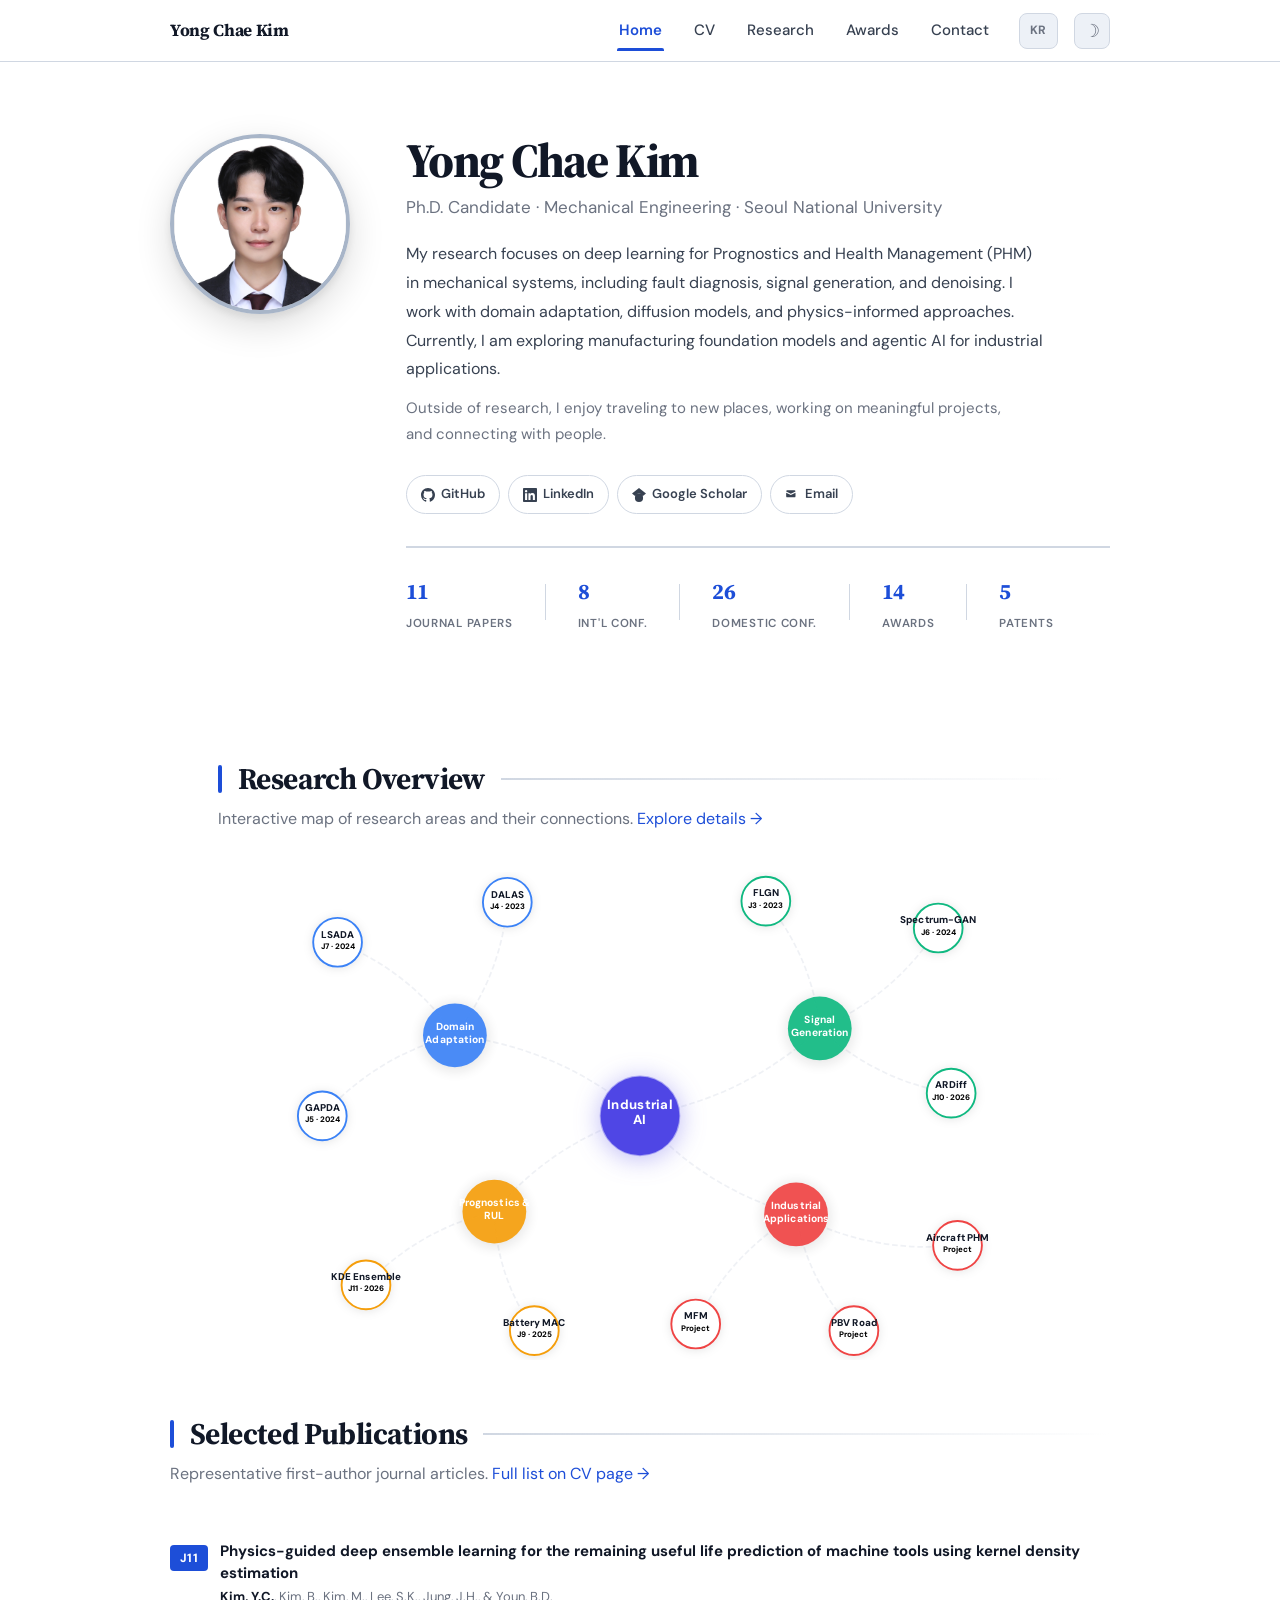
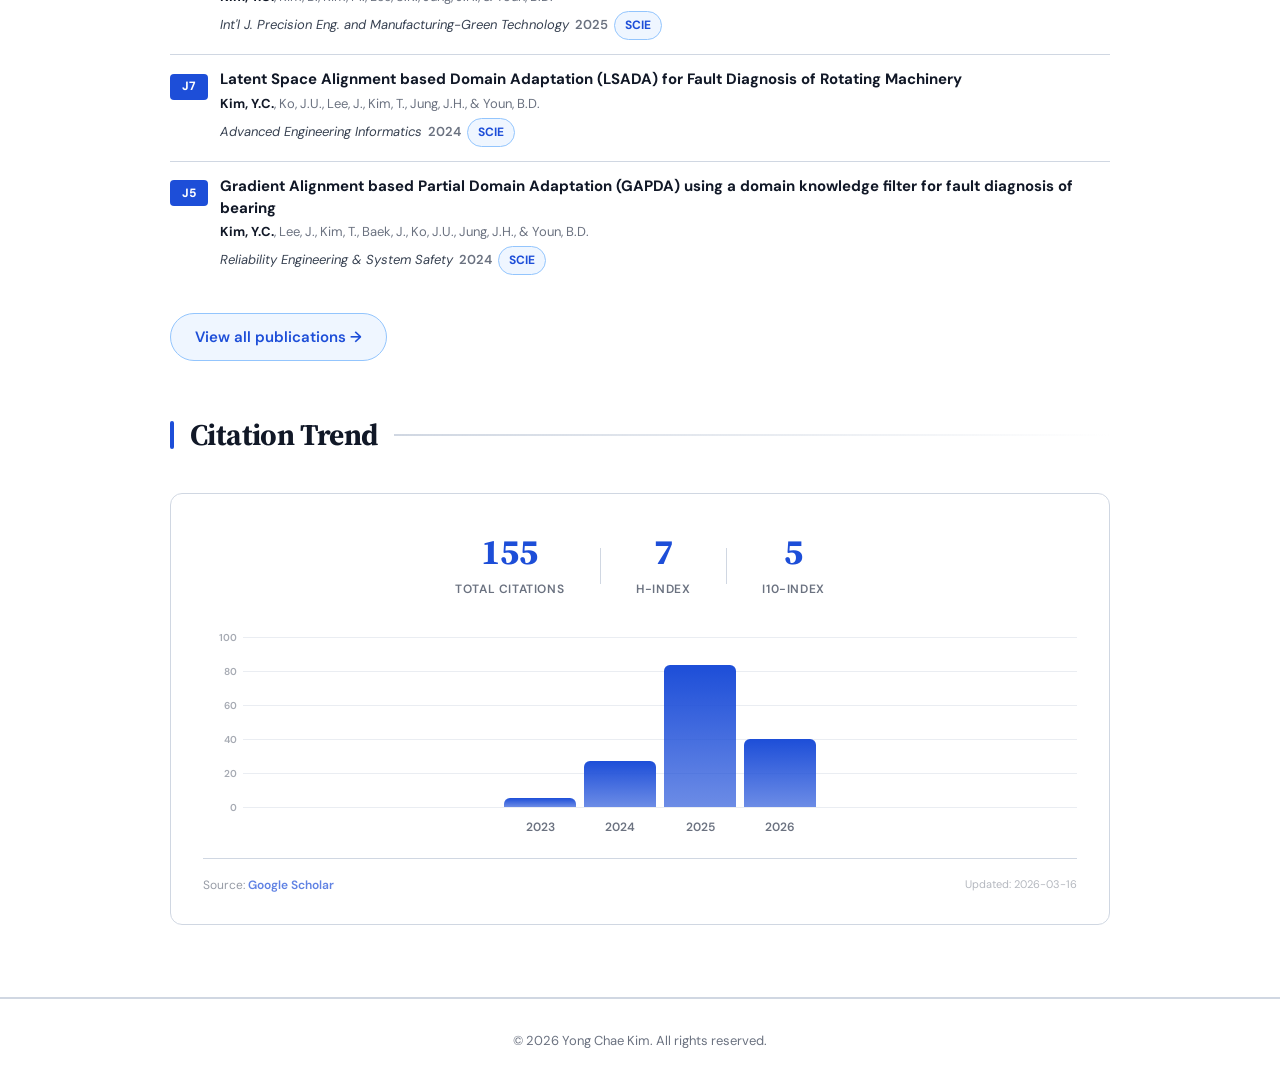
==== commit 4006103f: "google search" ====
--- a/index.html
+++ b/index.html
@@ -3,6 +3,7 @@
 <head>
   <meta charset="UTF-8" />
   <meta name="viewport" content="width=device-width, initial-scale=1.0" />
+  <meta name="google-site-verification" content="7yTsStuvCyZmAsUFYWviUglcWdcN8LbZcW2mOUUfMdM" />
   <title>Yong Chae Kim | Ph.D. Candidate, SNU</title>
   <meta name="description" content="Yong Chae Kim - Ph.D. Candidate in Mechanical Engineering at Seoul National University. Research on deep learning for fault diagnosis, domain adaptation, and signal generation." />
   <link rel="preconnect" href="https://fonts.googleapis.com" />
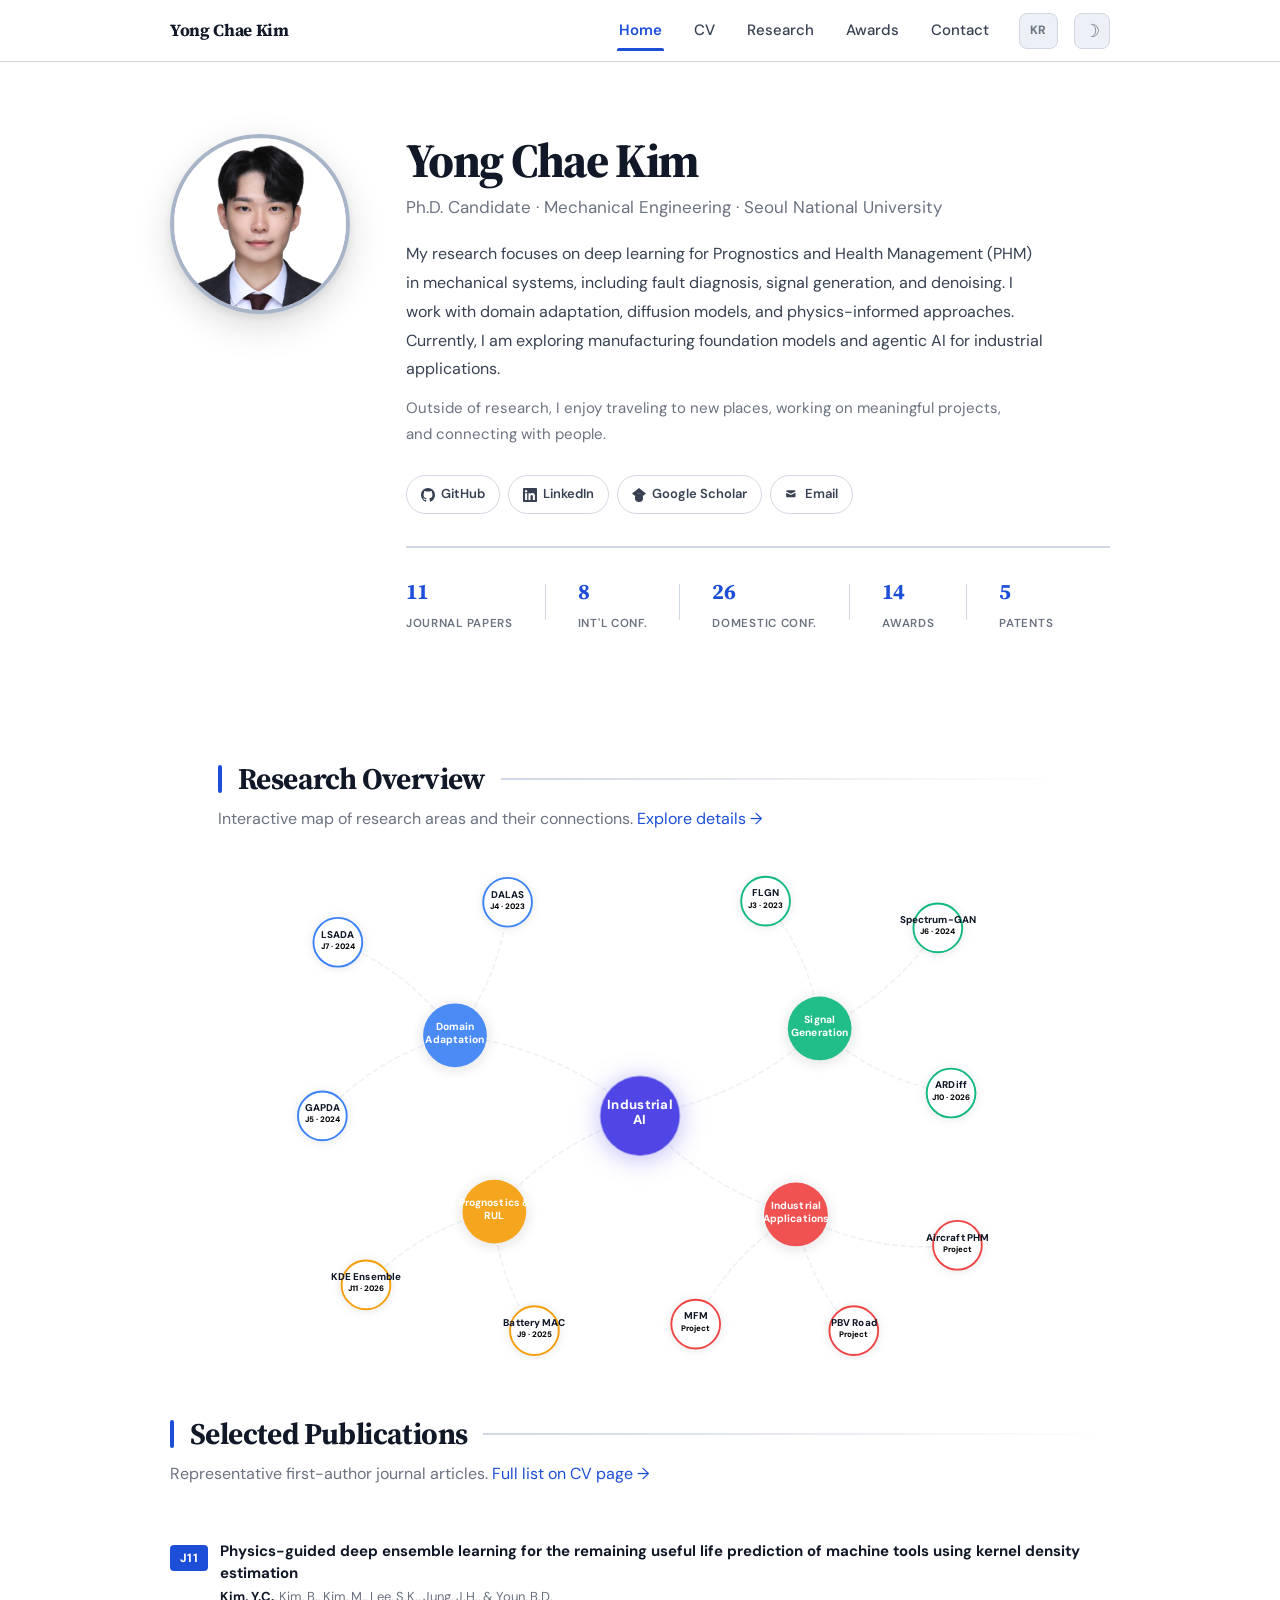
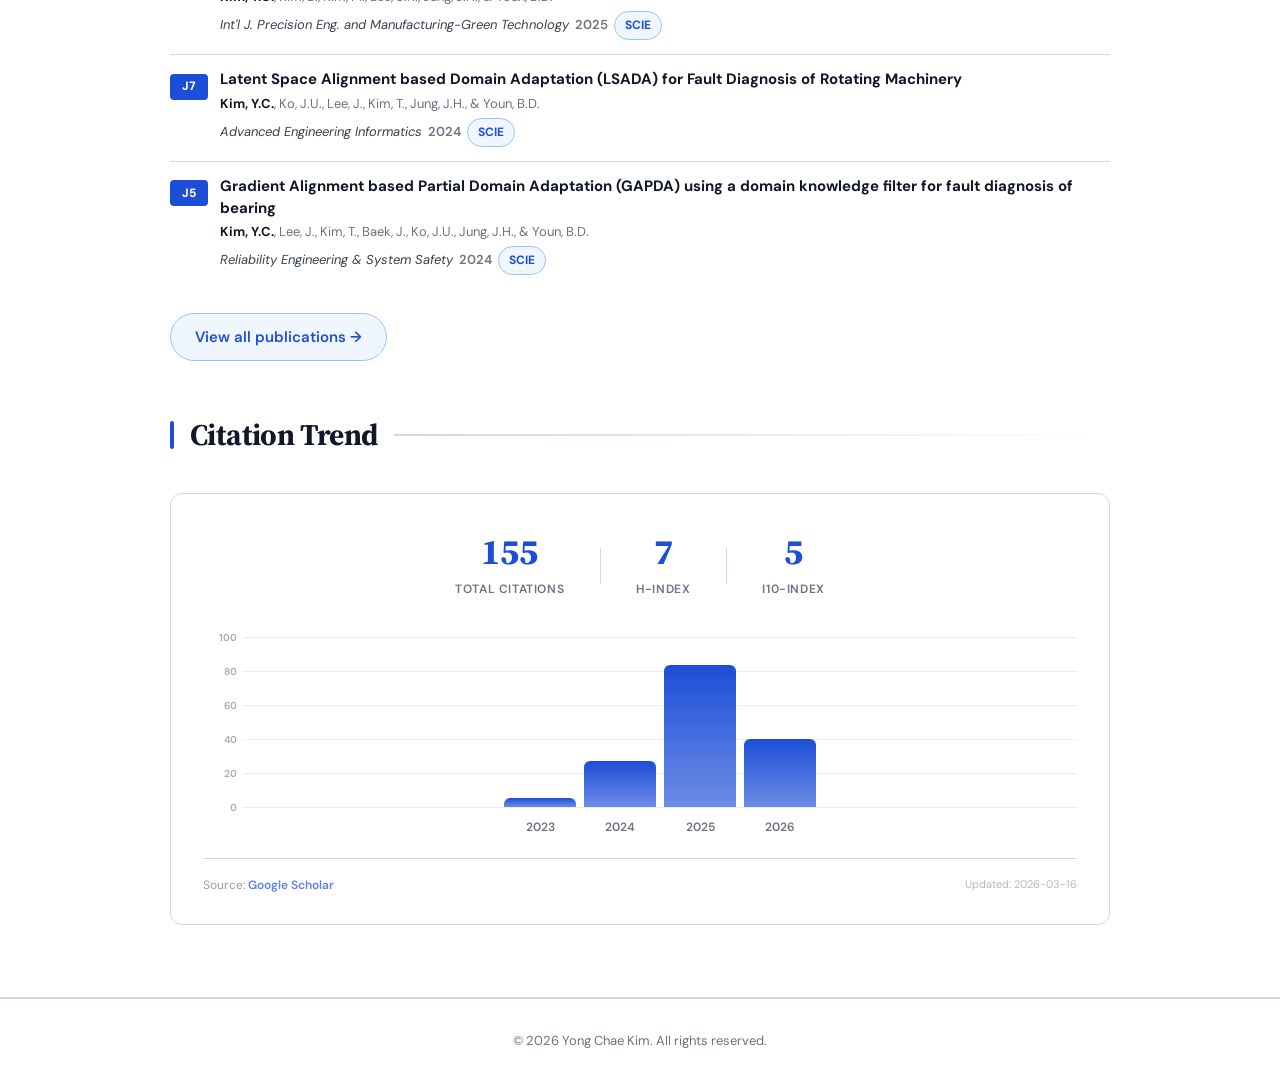
==== commit 2eb440a0: "fade effect" ====
--- a/index.html
+++ b/index.html
@@ -6,6 +6,22 @@
   <meta name="google-site-verification" content="7yTsStuvCyZmAsUFYWviUglcWdcN8LbZcW2mOUUfMdM" />
   <title>Yong Chae Kim | Ph.D. Candidate, SNU</title>
   <meta name="description" content="Yong Chae Kim - Ph.D. Candidate in Mechanical Engineering at Seoul National University. Research on deep learning for fault diagnosis, domain adaptation, and signal generation." />
+  <!-- Open Graph -->
+  <meta property="og:title" content="Yong Chae Kim | Ph.D. Candidate, SNU" />
+  <meta property="og:description" content="Ph.D. Candidate in Mechanical Engineering at Seoul National University. Deep learning for fault diagnosis, domain adaptation, and signal generation." />
+  <meta property="og:type" content="website" />
+  <meta property="og:url" content="https://yongchae.com/" />
+  <meta property="og:image" content="https://yongchae.com/images/og-thumbnail.png" />
+  <meta property="og:locale" content="en_US" />
+  <meta property="og:locale:alternate" content="ko_KR" />
+  <meta name="twitter:card" content="summary" />
+  <meta name="twitter:title" content="Yong Chae Kim | Ph.D. Candidate, SNU" />
+  <meta name="twitter:description" content="Deep learning for fault diagnosis, domain adaptation, and signal generation." />
+  <meta name="twitter:image" content="https://yongchae.com/images/og-thumbnail.png" />
+  <!-- hreflang -->
+  <link rel="alternate" hreflang="en" href="https://yongchae.com/" />
+  <link rel="alternate" hreflang="ko" href="https://yongchae.com/ko/" />
+  <link rel="canonical" href="https://yongchae.com/" />
   <link rel="preconnect" href="https://fonts.googleapis.com" />
   <link rel="preconnect" href="https://fonts.gstatic.com" crossorigin />
   <link href="https://fonts.googleapis.com/css2?family=DM+Sans:wght@400;500;600;700;800&family=Source+Serif+4:wght@400;600;700;800&display=swap" rel="stylesheet" />
--- a/css/style.css
+++ b/css/style.css
@@ -2751,5 +2751,34 @@
 }
 
 /* ============================================================
+   PAGE TRANSITION ANIMATION
+   ============================================================ */
+
+.page-transition {
+  position: fixed;
+  inset: 0;
+  z-index: 9999;
+  background: var(--color-bg);
+  opacity: 0;
+  pointer-events: none;
+  transition: opacity 0.3s ease;
+}
+
+.page-transition.active {
+  opacity: 1;
+  pointer-events: all;
+}
+
+/* On page load, fade the body in */
+body {
+  animation: pageEnter 0.35s ease both;
+}
+
+@keyframes pageEnter {
+  from { opacity: 0; }
+  to   { opacity: 1; }
+}
+
+/* ============================================================
    END OF style.css
    ============================================================ */
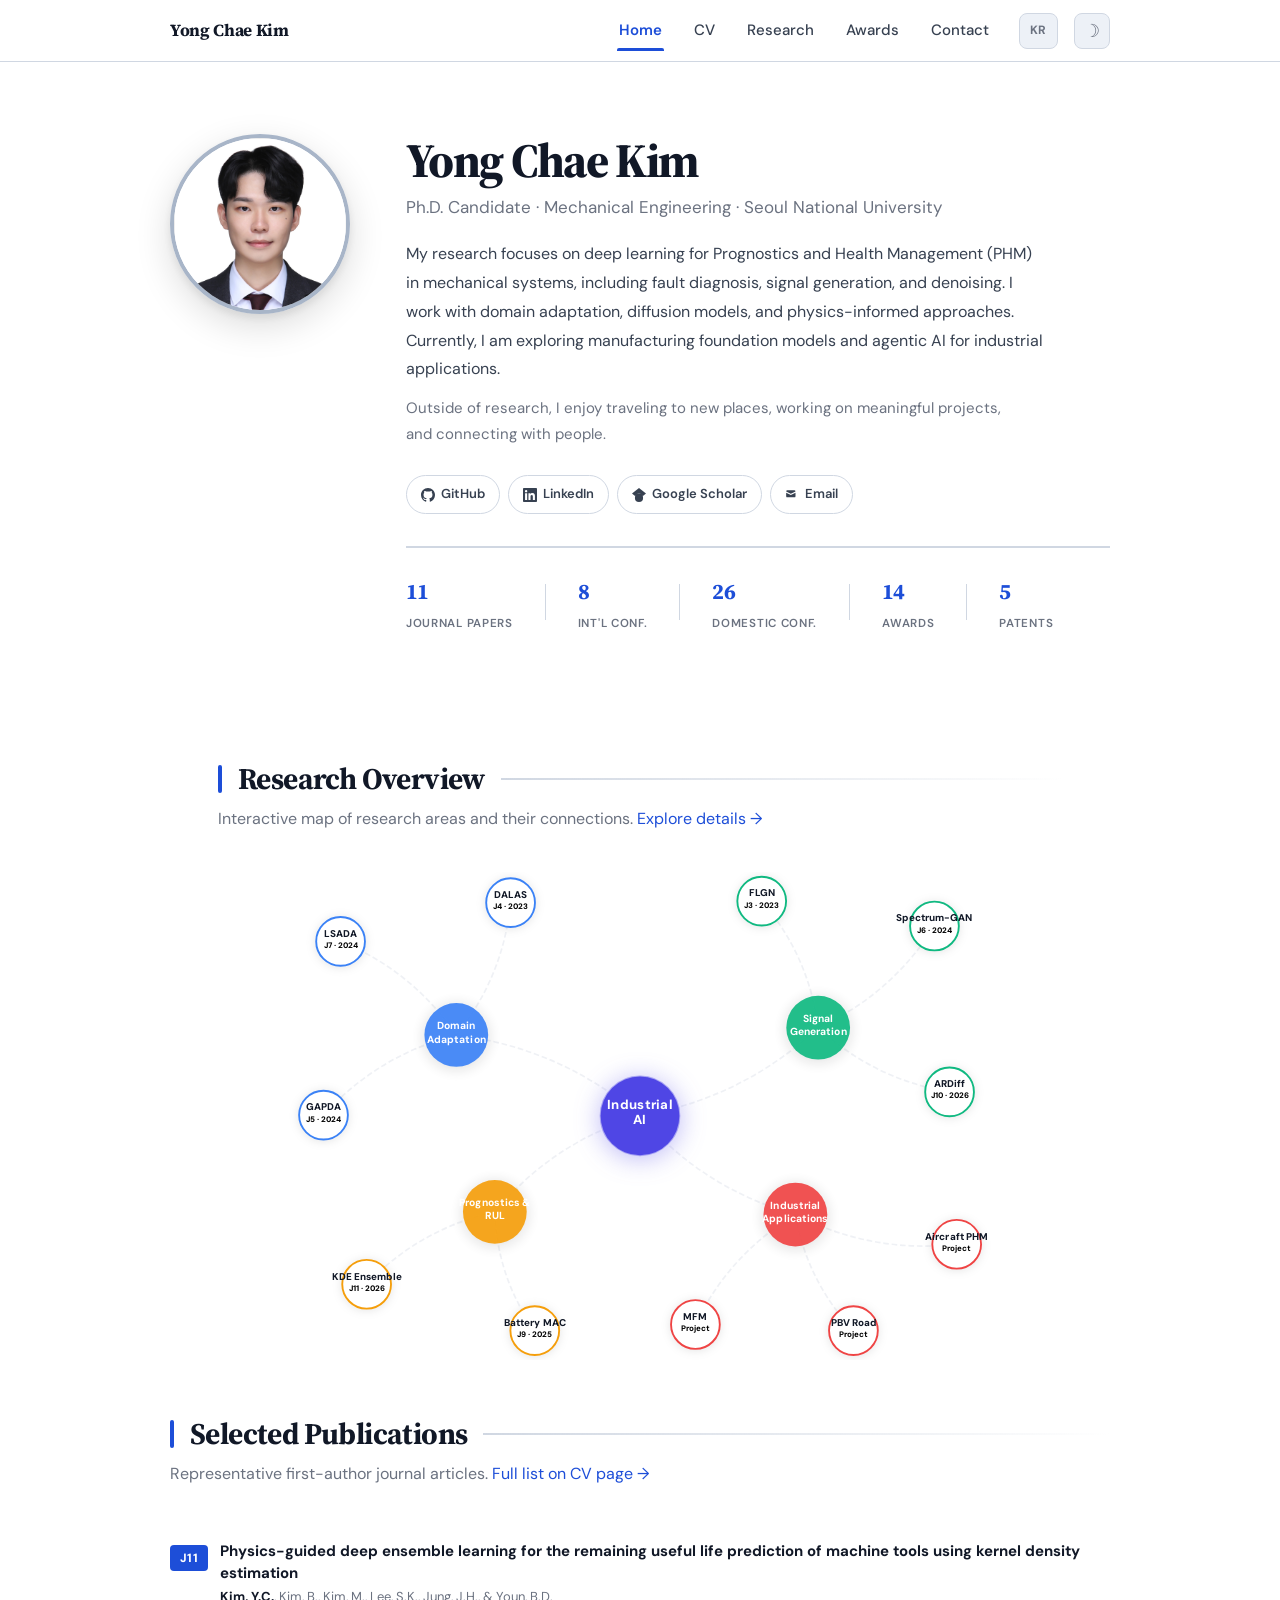
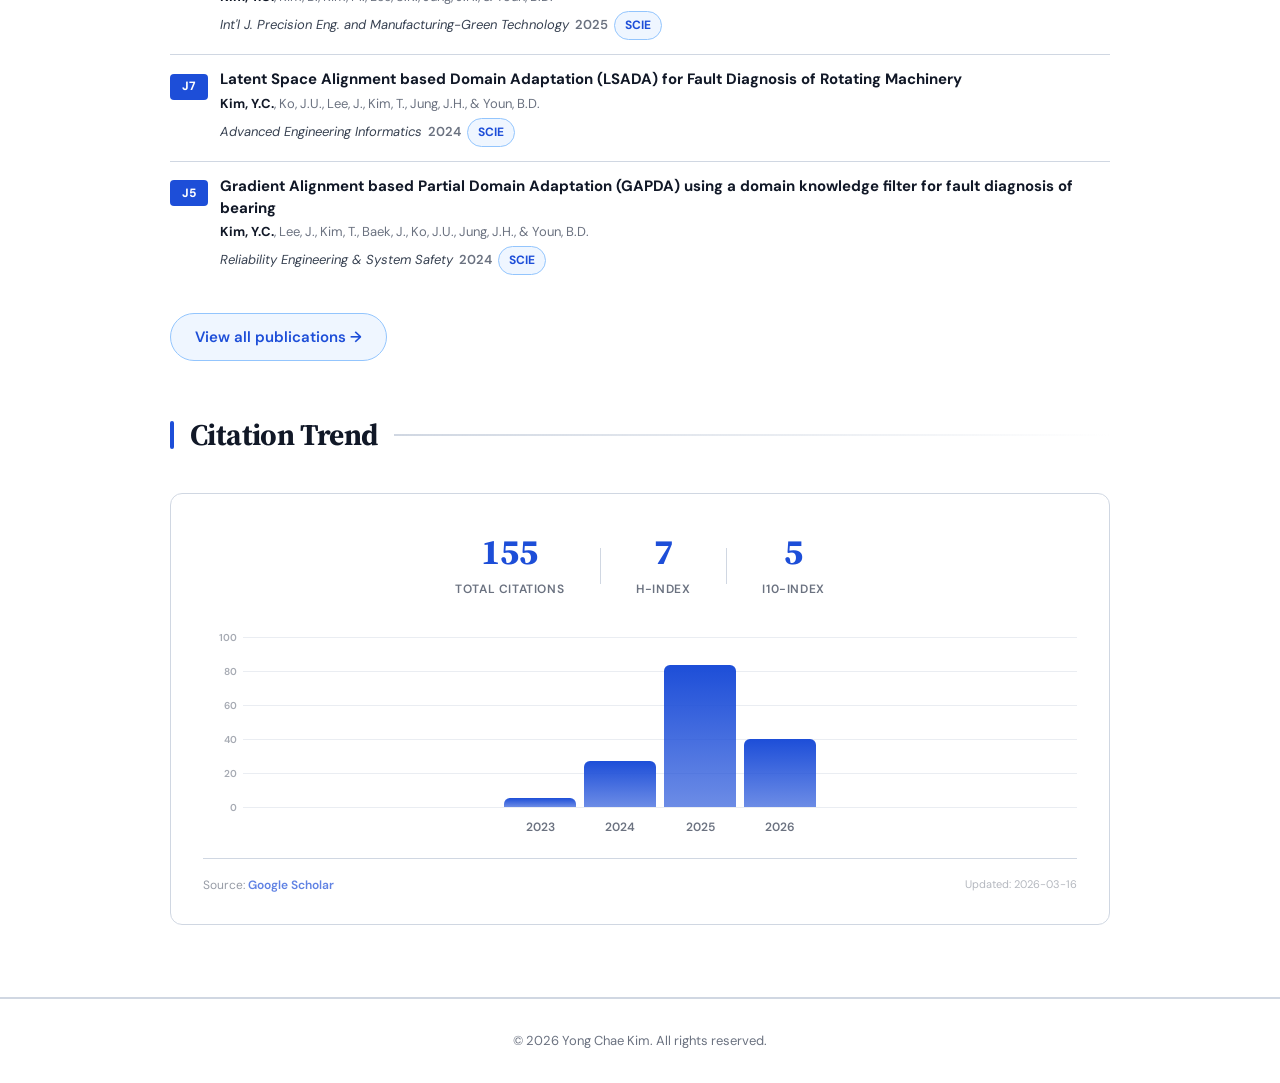
==== commit c57ae460: "error revise" ====
--- a/index.html
+++ b/index.html
@@ -26,7 +26,7 @@
   <link rel="preconnect" href="https://fonts.gstatic.com" crossorigin />
   <link href="https://fonts.googleapis.com/css2?family=DM+Sans:wght@400;500;600;700;800&family=Source+Serif+4:wght@400;600;700;800&display=swap" rel="stylesheet" />
   <link rel="icon" type="image/svg+xml" href="favicon.svg" />
-  <link rel="stylesheet" href="css/style.css?v=3" />
+  <link rel="stylesheet" href="css/style.css?v=4" />
 </head>
 <body>
 
@@ -282,7 +282,7 @@
     <p>&copy; 2026 Yong Chae Kim. All rights reserved.</p>
   </footer>
 
-  <script src="js/main.js"></script>
+  <script src="js/main.js?v=2"></script>
   <script>
     document.addEventListener('DOMContentLoaded', async () => {
       // Apply profile image adjustments from site.json
--- a/css/style.css
+++ b/css/style.css
@@ -94,6 +94,7 @@
   font-size: 16px;
   -webkit-text-size-adjust: 100%;
   text-size-adjust: 100%;
+  overflow-y: scroll;
 }
 
 body {
@@ -2754,24 +2755,9 @@
    PAGE TRANSITION ANIMATION
    ============================================================ */
 
-.page-transition {
-  position: fixed;
-  inset: 0;
-  z-index: 9999;
-  background: var(--color-bg);
-  opacity: 0;
-  pointer-events: none;
-  transition: opacity 0.3s ease;
-}
-
-.page-transition.active {
-  opacity: 1;
-  pointer-events: all;
-}
-
-/* On page load, fade the body in */
-body {
-  animation: pageEnter 0.35s ease both;
+/* Smooth entrance for main content only */
+main {
+  animation: pageEnter 0.4s ease both;
 }
 
 @keyframes pageEnter {
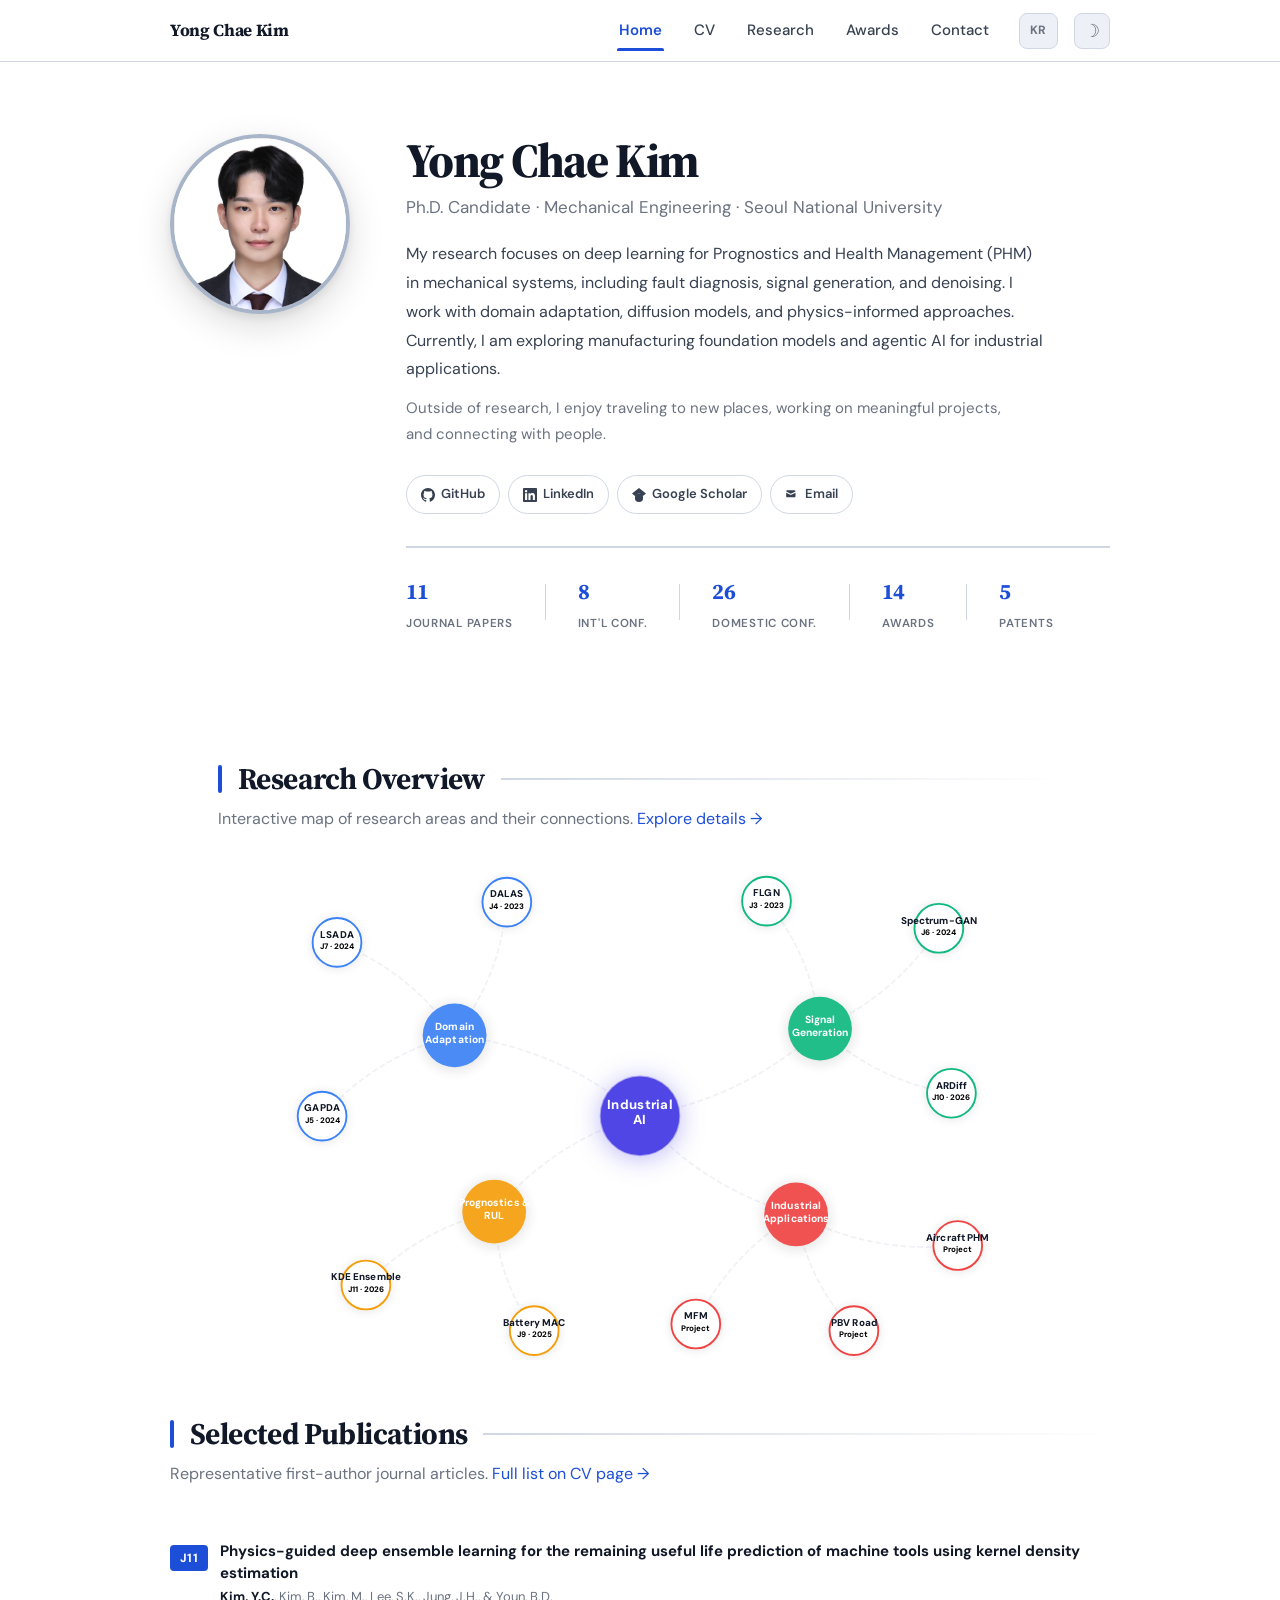
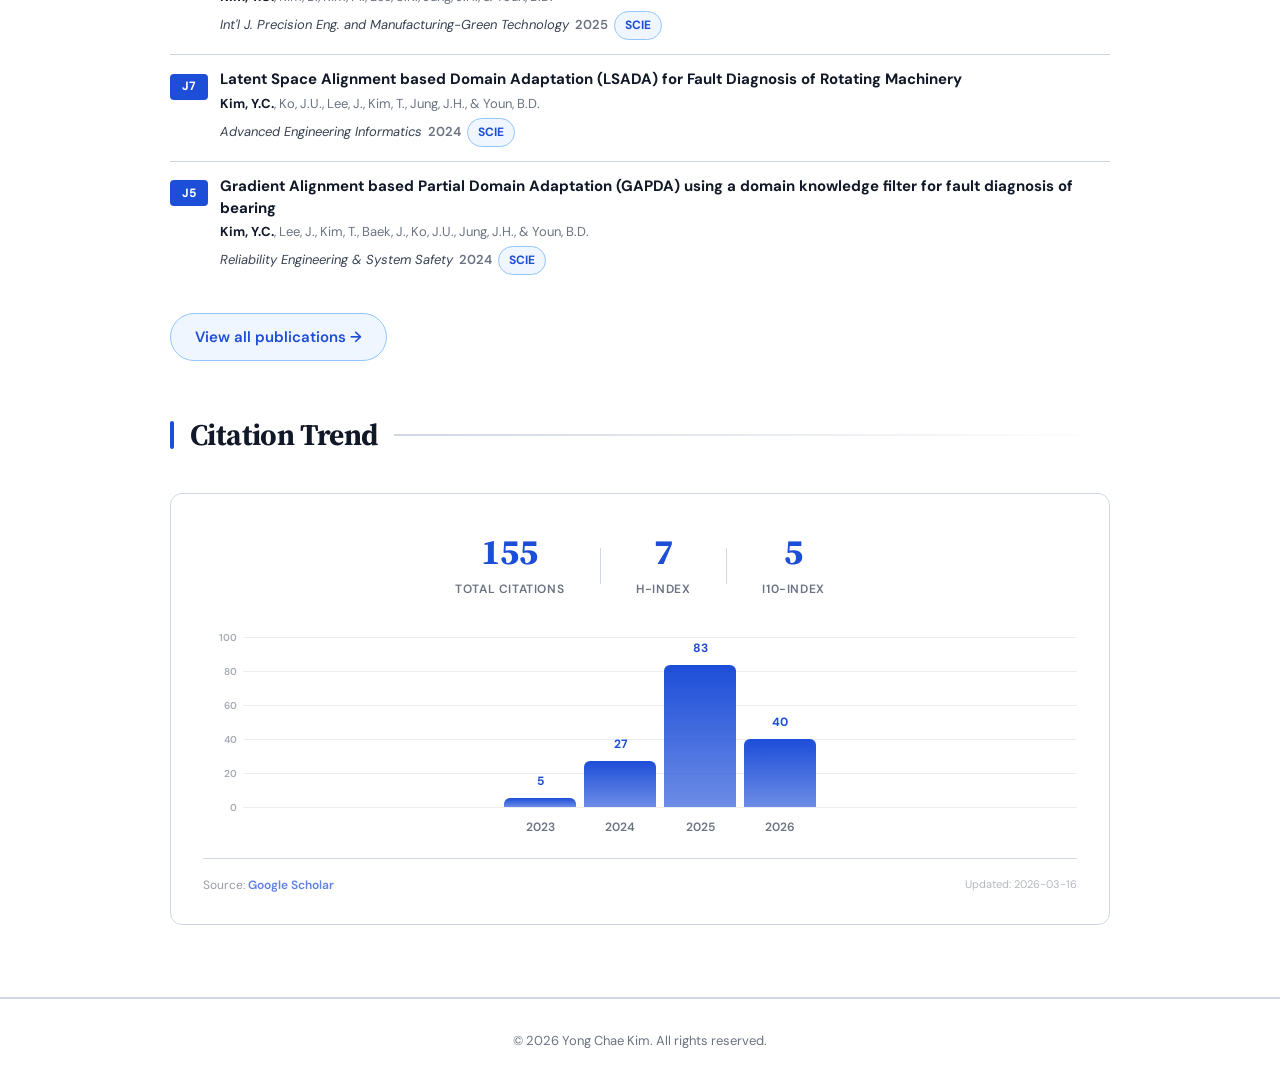
==== commit 1c1c019a: "effect add" ====
--- a/index.html
+++ b/index.html
@@ -72,7 +72,7 @@
         <img
           class="hero-image"
           id="heroProfileImage"
-          src="images/profile/반명함.jpg"
+          src="images/profile/image.jpg"
           alt="Yong Chae Kim"
         />
       </div>
@@ -282,7 +282,7 @@
     <p>&copy; 2026 Yong Chae Kim. All rights reserved.</p>
   </footer>
 
-  <script src="js/main.js?v=2"></script>
+  <script src="js/main.js?v=3"></script>
   <script>
     document.addEventListener('DOMContentLoaded', async () => {
       // Apply profile image adjustments from site.json
--- a/css/style.css
+++ b/css/style.css
@@ -209,7 +209,7 @@
 }
 
 .site-nav.scrolled {
-  box-shadow: var(--shadow-sm);
+  box-shadow: 0 4px 20px rgba(0, 0, 0, 0.08);
 }
 
 .nav-inner {
@@ -478,12 +478,13 @@
   object-position: top center;
   border: 4px solid var(--color-border-strong);
   box-shadow: var(--shadow-lg);
-  transition: border-color var(--transition-slow), box-shadow var(--transition-slow);
+  transition: border-color var(--transition-slow), box-shadow var(--transition-slow), transform 0.3s var(--ease);
 }
 
 .hero-image:hover {
   border-color: var(--color-accent-border);
   box-shadow: var(--shadow-hover);
+  transform: scale(1.05);
 }
 
 /* Text column */
@@ -2755,6 +2756,57 @@
    PAGE TRANSITION ANIMATION
    ============================================================ */
 
+/* ============================================================
+   BACK TO TOP BUTTON
+   ============================================================ */
+
+.back-to-top {
+  position: fixed;
+  bottom: 32px;
+  right: 32px;
+  z-index: 900;
+  width: 44px;
+  height: 44px;
+  border-radius: 50%;
+  background: var(--color-accent);
+  color: #fff;
+  display: flex;
+  align-items: center;
+  justify-content: center;
+  box-shadow: 0 4px 14px rgba(29, 78, 216, 0.3);
+  opacity: 0;
+  transform: translateY(12px);
+  pointer-events: none;
+  transition: opacity 0.3s ease, transform 0.3s ease, background 0.2s ease;
+  cursor: pointer;
+  border: none;
+}
+
+.back-to-top.visible {
+  opacity: 1;
+  transform: translateY(0);
+  pointer-events: all;
+}
+
+.back-to-top:hover {
+  background: var(--color-accent-hover);
+  box-shadow: 0 6px 20px rgba(29, 78, 216, 0.4);
+}
+
+.back-to-top svg {
+  width: 20px;
+  height: 20px;
+}
+
+@media (max-width: 768px) {
+  .back-to-top {
+    bottom: 20px;
+    right: 20px;
+    width: 40px;
+    height: 40px;
+  }
+}
+
 /* Smooth entrance for main content only */
 main {
   animation: pageEnter 0.4s ease both;
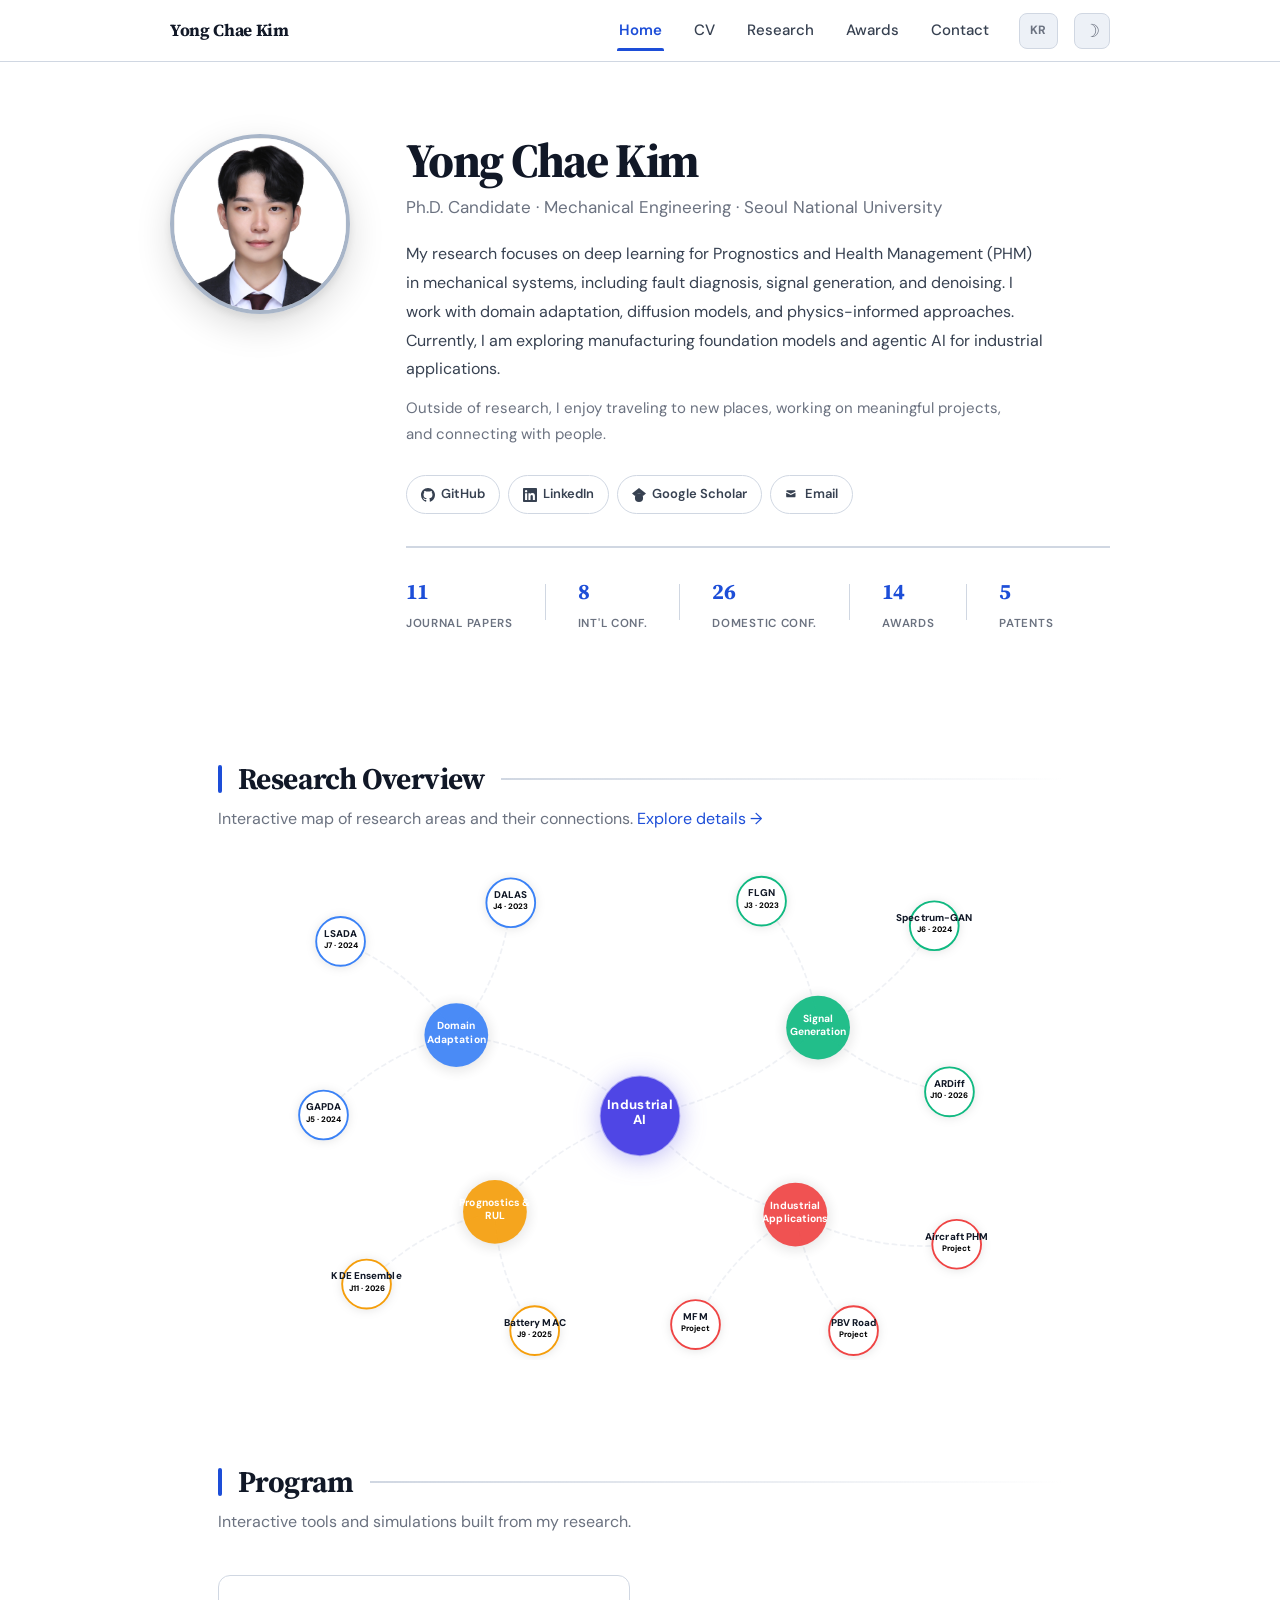
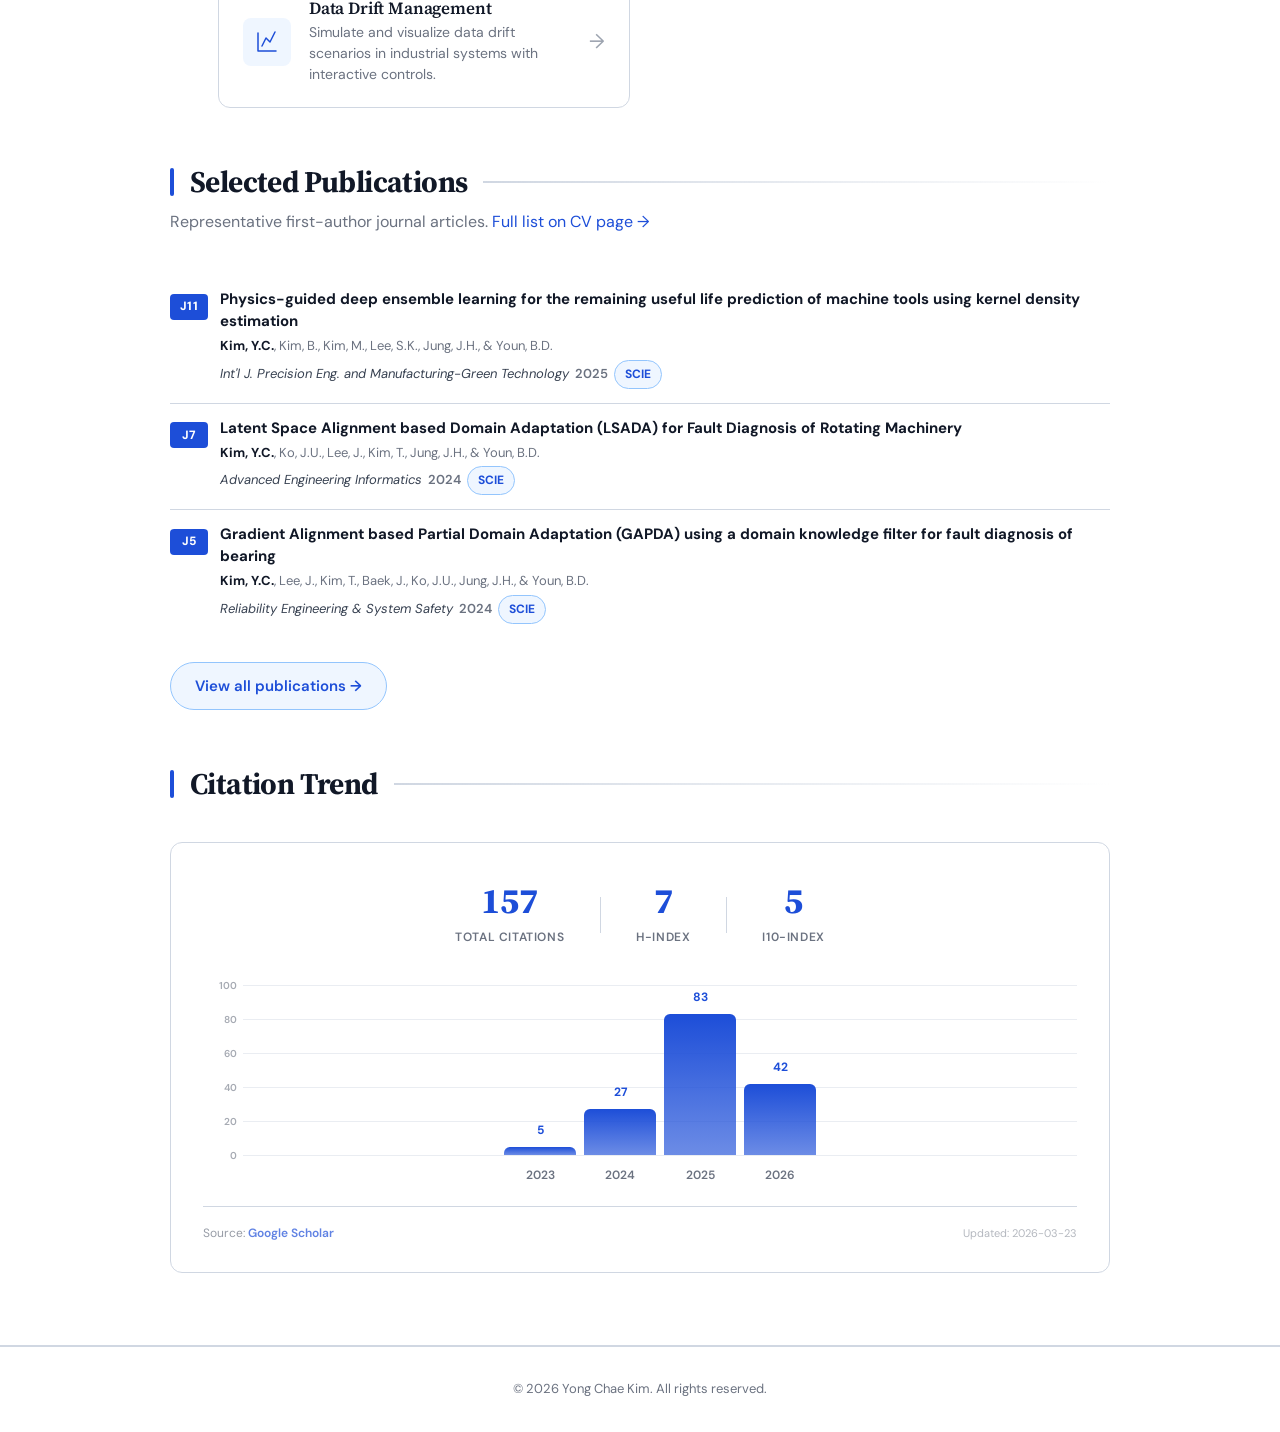
==== commit 717dda53: "add Program section with Data Drift Management link Co-Authored-By: Claude Opus 4.6 <noreply@anthrop" ====
--- a/index.html
+++ b/index.html
@@ -161,6 +161,33 @@
   </section>
 
   <!-- ============================================================
+       PROGRAM
+       ============================================================ -->
+  <section class="program-section">
+    <div class="container">
+      <div class="section-header">
+        <h2 class="section-title fade-in">Program</h2>
+        <p class="section-subtitle fade-in" data-delay="1">Interactive tools and simulations built from my research.</p>
+      </div>
+      <div class="program-grid fade-in" data-delay="2">
+        <a href="https://97yong.github.io/simulation_data_drift/" class="program-card" target="_blank" rel="noopener">
+          <div class="program-card-icon">
+            <svg viewBox="0 0 24 24" fill="none" stroke="currentColor" stroke-width="1.5" stroke-linecap="round" stroke-linejoin="round">
+              <path d="M3 3v18h18"/>
+              <path d="M7 16l4-8 4 4 5-10"/>
+            </svg>
+          </div>
+          <div class="program-card-body">
+            <h3 class="program-card-title">Data Drift Management</h3>
+            <p class="program-card-desc">Simulate and visualize data drift scenarios in industrial systems with interactive controls.</p>
+          </div>
+          <span class="program-card-arrow">&rarr;</span>
+        </a>
+      </div>
+    </div>
+  </section>
+
+  <!-- ============================================================
        SELECTED PUBLICATIONS
        ============================================================ -->
   <main class="page-main" style="padding-top: 0; padding-bottom: 0;">
--- a/css/style.css
+++ b/css/style.css
@@ -1716,6 +1716,105 @@
 
 
 /* ============================================================
+   10b. PROGRAM SECTION
+   ============================================================ */
+
+.program-section {
+  padding: 48px 0 56px;
+}
+
+.program-grid {
+  display: grid;
+  grid-template-columns: repeat(auto-fill, minmax(320px, 1fr));
+  gap: 20px;
+  max-width: var(--page-max);
+  margin: 0 auto;
+}
+
+.program-card {
+  display: flex;
+  align-items: center;
+  gap: 18px;
+  padding: 22px 24px;
+  background: var(--color-surface);
+  border: 1.5px solid var(--color-border);
+  border-radius: var(--radius-lg);
+  text-decoration: none;
+  color: var(--color-text);
+  transition: border-color var(--transition), box-shadow var(--transition),
+              transform var(--transition), background var(--transition);
+}
+
+.program-card:hover {
+  border-color: var(--color-accent-border);
+  box-shadow: var(--shadow-hover);
+  transform: translateY(-2px);
+  color: var(--color-text);
+}
+
+.program-card-icon {
+  flex-shrink: 0;
+  width: 48px;
+  height: 48px;
+  display: flex;
+  align-items: center;
+  justify-content: center;
+  background: var(--color-accent-subtle);
+  border-radius: var(--radius-md);
+  color: var(--color-accent);
+  transition: background var(--transition), color var(--transition);
+}
+
+.program-card:hover .program-card-icon {
+  background: var(--color-accent);
+  color: #fff;
+}
+
+.program-card-icon svg {
+  width: 24px;
+  height: 24px;
+}
+
+.program-card-body {
+  flex: 1;
+  min-width: 0;
+}
+
+.program-card-title {
+  font-family: var(--font-heading);
+  font-size: 1.0625rem;
+  font-weight: 600;
+  margin-bottom: 4px;
+  color: var(--color-text);
+  transition: color var(--transition);
+}
+
+.program-card-desc {
+  font-size: 0.875rem;
+  line-height: 1.5;
+  color: var(--color-text-subtle);
+  transition: color var(--transition);
+}
+
+.program-card-arrow {
+  flex-shrink: 0;
+  font-size: 1.25rem;
+  color: var(--color-text-faint);
+  transition: color var(--transition), transform var(--transition);
+}
+
+.program-card:hover .program-card-arrow {
+  color: var(--color-accent);
+  transform: translateX(4px);
+}
+
+@media (max-width: 640px) {
+  .program-section { padding: 32px 0 40px; }
+  .program-grid { grid-template-columns: 1fr; }
+}
+
+
+/* ============================================================
    11. CONTACT PAGE
    ============================================================ */
 
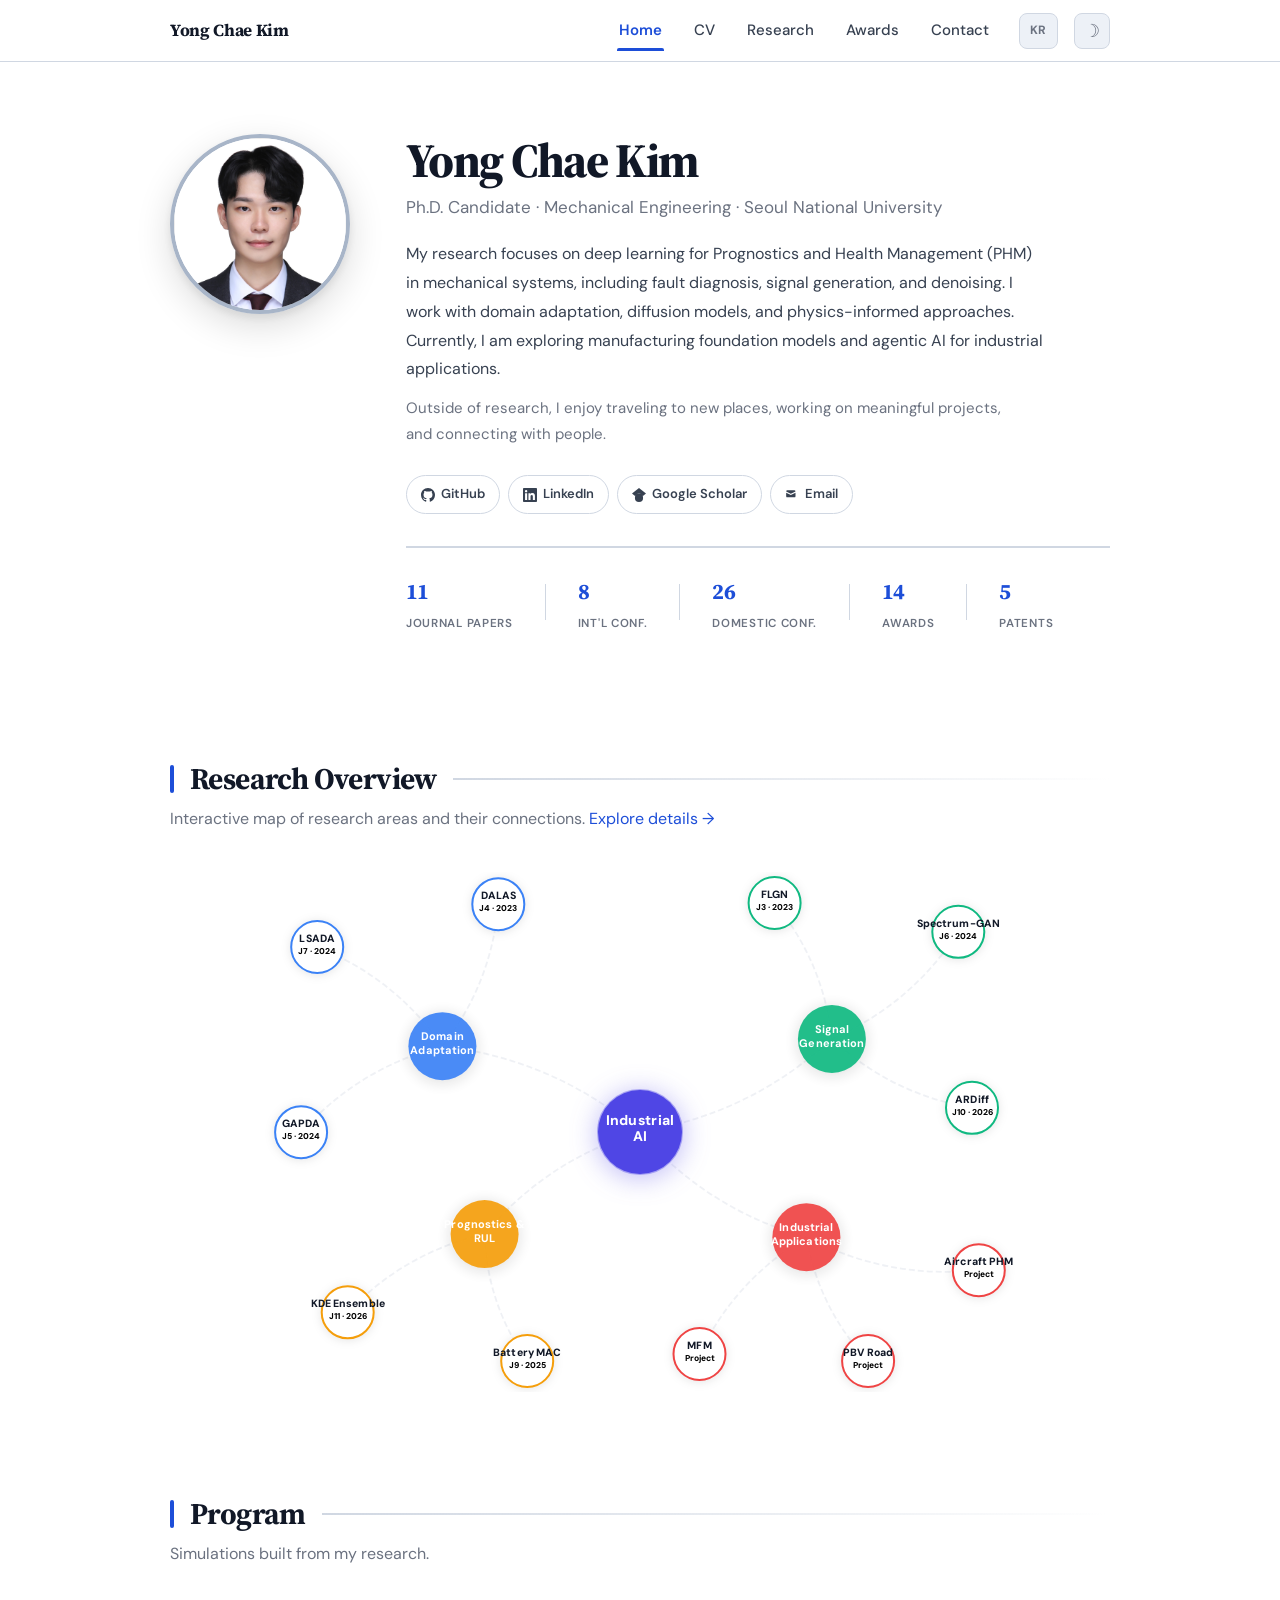
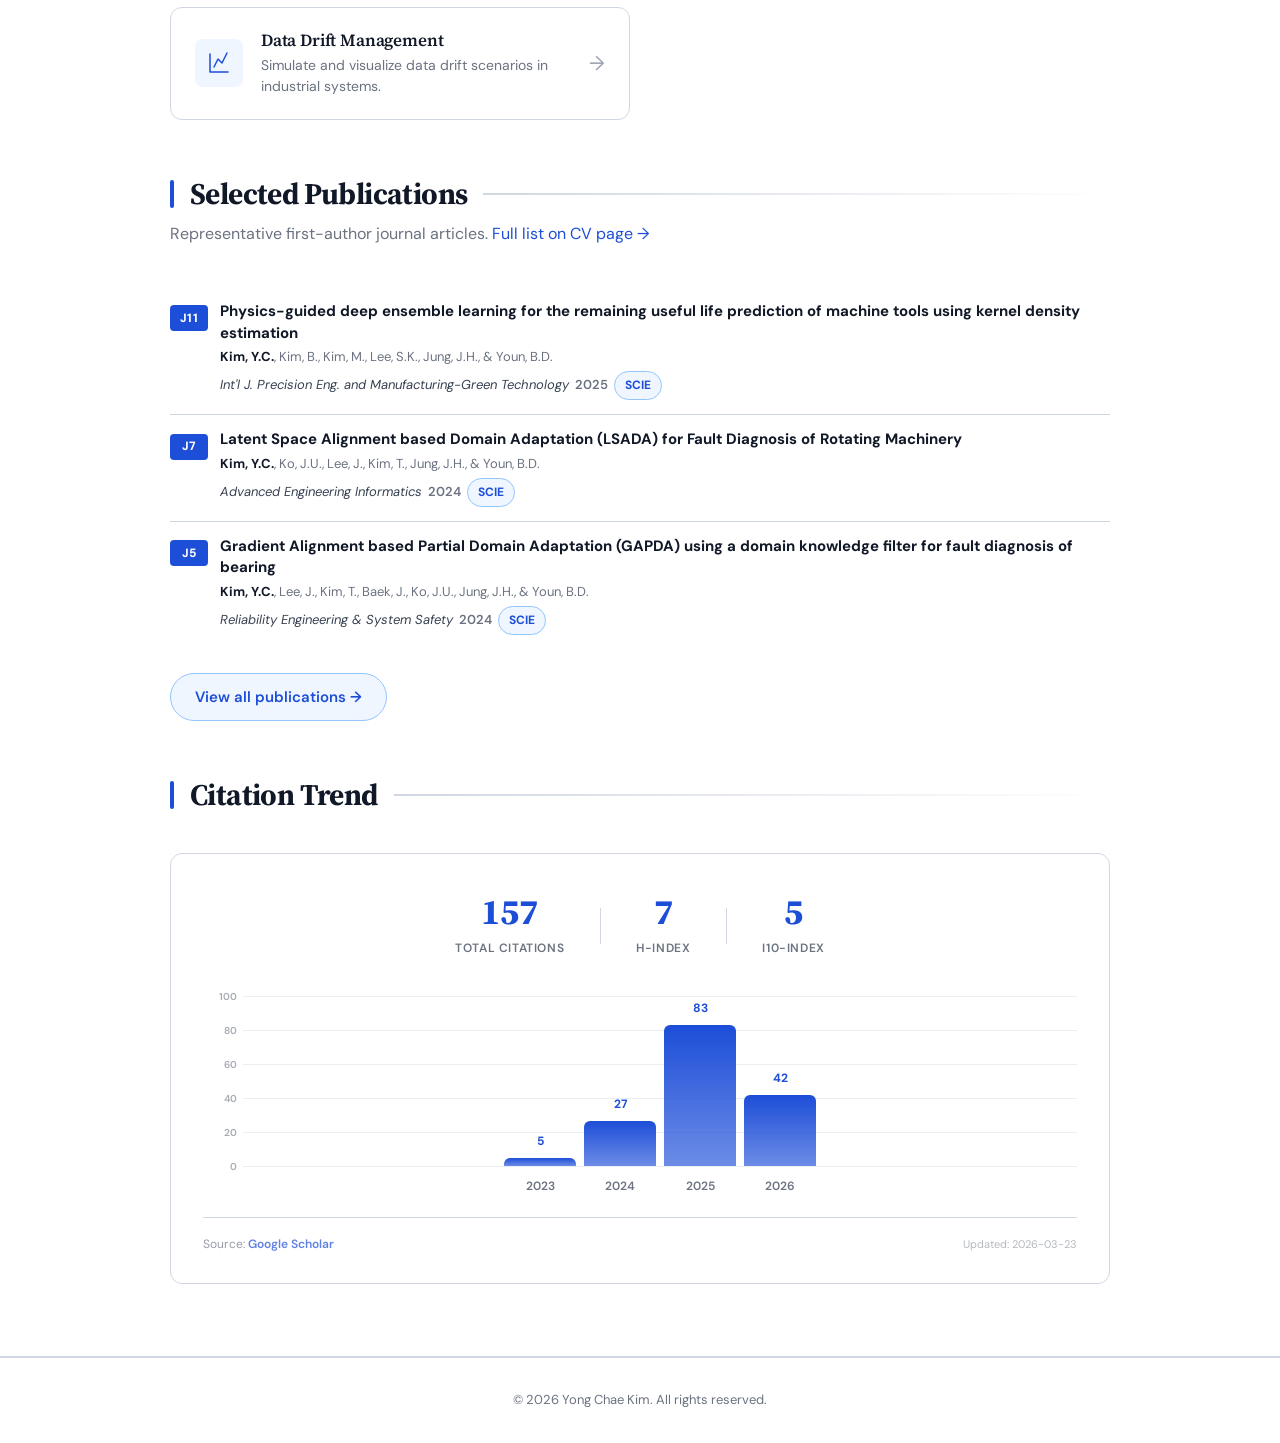
==== commit c581429f: "fix section alignment and remove interactive wording Co-Authored-By: Claude Opus 4.6 <noreply@anthro" ====
--- a/index.html
+++ b/index.html
@@ -149,7 +149,7 @@
        RESEARCH STRUCTURE GRAPH
        ============================================================ -->
   <section class="research-graph-section">
-    <div class="container">
+    <div class="page-container">
       <div class="section-header">
         <h2 class="section-title fade-in">Research Overview</h2>
         <p class="section-subtitle fade-in" data-delay="1">Interactive map of research areas and their connections. <a href="research.html">Explore details &rarr;</a></p>
@@ -164,10 +164,10 @@
        PROGRAM
        ============================================================ -->
   <section class="program-section">
-    <div class="container">
+    <div class="page-container">
       <div class="section-header">
         <h2 class="section-title fade-in">Program</h2>
-        <p class="section-subtitle fade-in" data-delay="1">Interactive tools and simulations built from my research.</p>
+        <p class="section-subtitle fade-in" data-delay="1">Simulations built from my research.</p>
       </div>
       <div class="program-grid fade-in" data-delay="2">
         <a href="https://97yong.github.io/simulation_data_drift/" class="program-card" target="_blank" rel="noopener">
@@ -179,7 +179,7 @@
           </div>
           <div class="program-card-body">
             <h3 class="program-card-title">Data Drift Management</h3>
-            <p class="program-card-desc">Simulate and visualize data drift scenarios in industrial systems with interactive controls.</p>
+            <p class="program-card-desc">Simulate and visualize data drift scenarios in industrial systems.</p>
           </div>
           <span class="program-card-arrow">&rarr;</span>
         </a>
--- a/css/style.css
+++ b/css/style.css
@@ -1727,8 +1727,6 @@
   display: grid;
   grid-template-columns: repeat(auto-fill, minmax(320px, 1fr));
   gap: 20px;
-  max-width: var(--page-max);
-  margin: 0 auto;
 }
 
 .program-card {
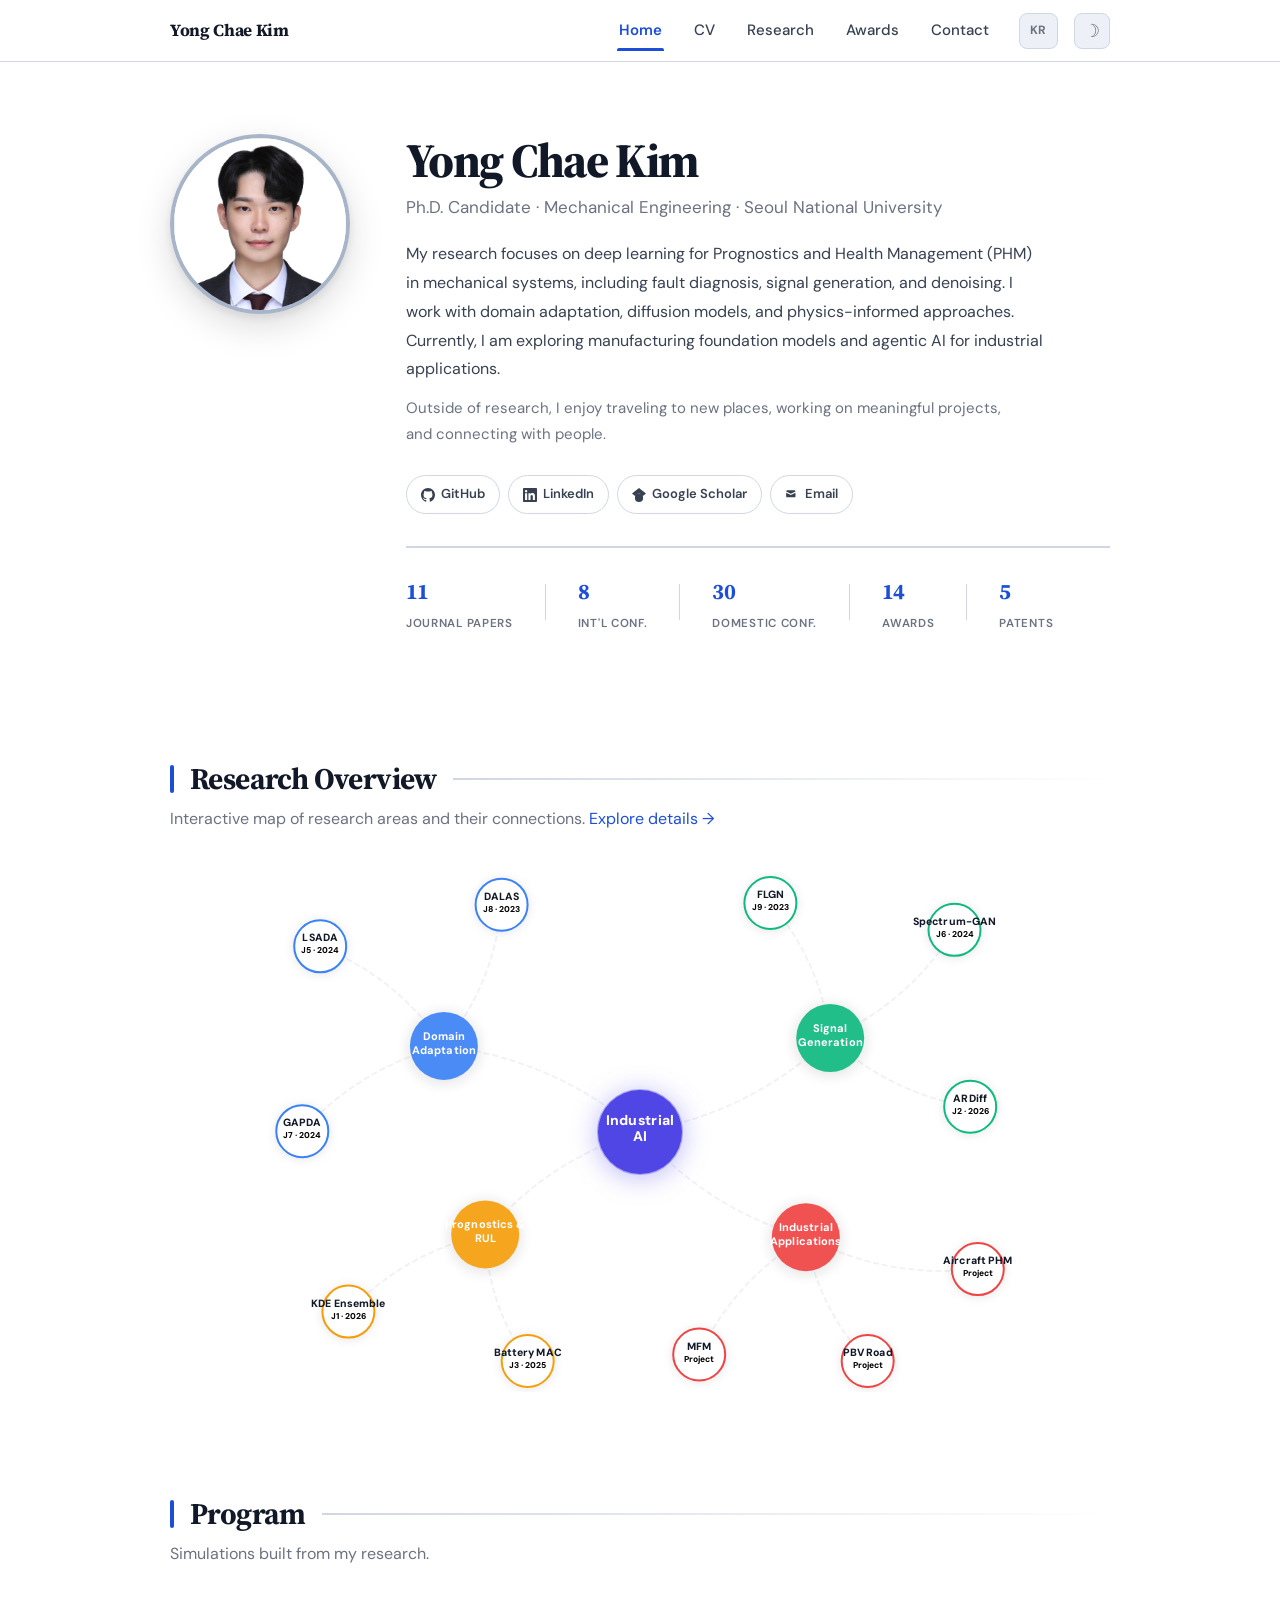
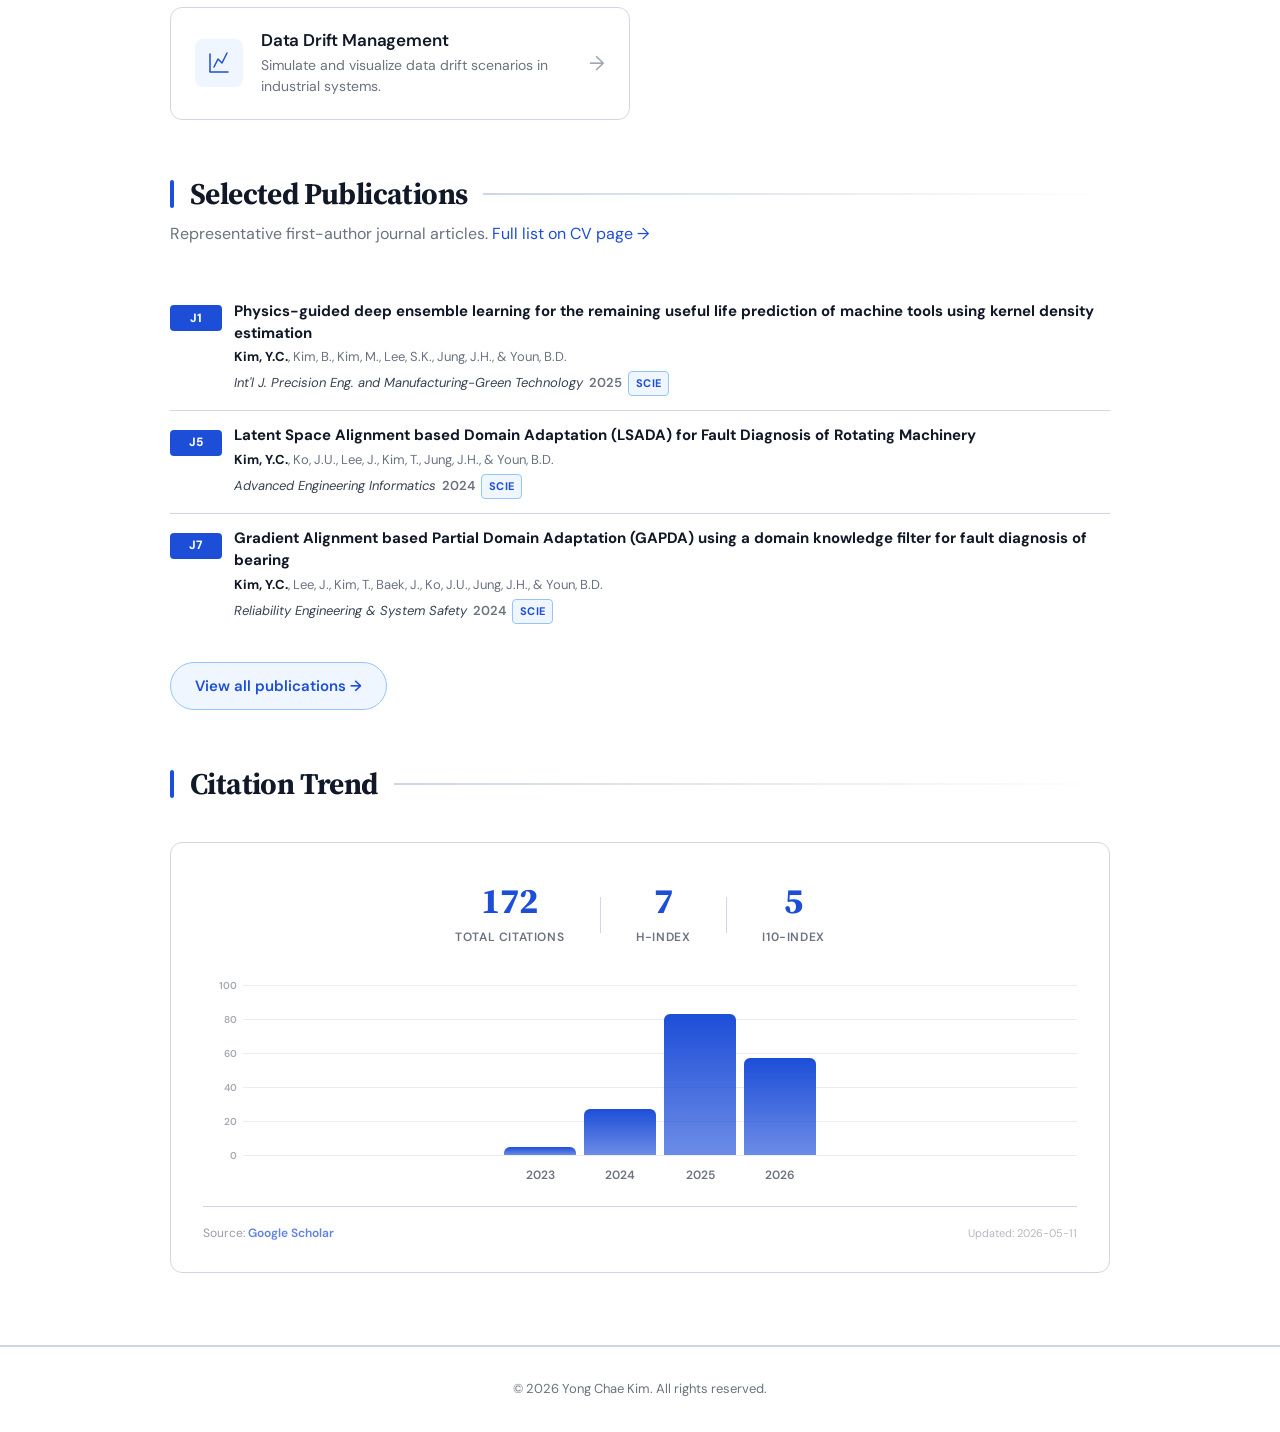
==== commit 31bf7a37: "renumber journals newest-first and restyle patent number chip - assign J1 to the newest published jo" ====
--- a/index.html
+++ b/index.html
@@ -202,10 +202,10 @@
 
         <div class="pub-list">
 
-          <!-- J11 -->
+          <!-- J1 -->
           <div class="pub-item fade-in">
             <div class="pub-id-col">
-              <span class="pub-id">J11</span>
+              <span class="pub-id">J1</span>
             </div>
             <div class="pub-content">
               <div class="pub-title">
@@ -220,10 +220,10 @@
             </div>
           </div>
 
-          <!-- J7 -->
+          <!-- J5 -->
           <div class="pub-item fade-in" data-delay="1">
             <div class="pub-id-col">
-              <span class="pub-id">J7</span>
+              <span class="pub-id">J5</span>
             </div>
             <div class="pub-content">
               <div class="pub-title">
@@ -238,10 +238,10 @@
             </div>
           </div>
 
-          <!-- J5 -->
+          <!-- J7 -->
           <div class="pub-item fade-in" data-delay="2">
             <div class="pub-id-col">
-              <span class="pub-id">J5</span>
+              <span class="pub-id">J7</span>
             </div>
             <div class="pub-content">
               <div class="pub-title">
@@ -472,18 +472,18 @@
         { id: 'center', label: 'Industrial AI', x: 450, y: 260, r: 42, type: 'center', branch: 'center', fixed: true },
         // Domain Adaptation
         { id: 'da', label: 'Domain Adaptation', x: 200, y: 140, r: 34, type: 'branch', branch: 'da' },
-        { id: 'lsada', label: 'LSADA', sub: 'J7 · 2024', x: 70, y: 60, r: 26, type: 'leaf', branch: 'da', desc: 'Latent Space Alignment Domain Adaptation for unsupervised fault diagnosis' },
-        { id: 'gapda', label: 'GAPDA', sub: 'J5 · 2024', x: 80, y: 230, r: 26, type: 'leaf', branch: 'da', desc: 'Gradient Alignment Partial Domain Adaptation with domain knowledge filter' },
-        { id: 'dalas', label: 'DALAS', sub: 'J4 · 2023', x: 200, y: 30, r: 26, type: 'leaf', branch: 'da', desc: 'Label-aligned sampling for imbalanced cross-domain fault diagnosis' },
+        { id: 'lsada', label: 'LSADA', sub: 'J5 · 2024', x: 70, y: 60, r: 26, type: 'leaf', branch: 'da', desc: 'Latent Space Alignment Domain Adaptation for unsupervised fault diagnosis' },
+        { id: 'gapda', label: 'GAPDA', sub: 'J7 · 2024', x: 80, y: 230, r: 26, type: 'leaf', branch: 'da', desc: 'Gradient Alignment Partial Domain Adaptation with domain knowledge filter' },
+        { id: 'dalas', label: 'DALAS', sub: 'J8 · 2023', x: 200, y: 30, r: 26, type: 'leaf', branch: 'da', desc: 'Label-aligned sampling for imbalanced cross-domain fault diagnosis' },
         // Signal Generation
         { id: 'sg', label: 'Signal Generation', x: 700, y: 140, r: 34, type: 'branch', branch: 'sg' },
-        { id: 'flgn', label: 'FLGN', sub: 'J3 · 2023', x: 700, y: 30, r: 26, type: 'leaf', branch: 'sg', desc: 'Frequency-learning generative network for variable-length vibration signals' },
+        { id: 'flgn', label: 'FLGN', sub: 'J9 · 2023', x: 700, y: 30, r: 26, type: 'leaf', branch: 'sg', desc: 'Frequency-learning generative network for variable-length vibration signals' },
         { id: 'gan', label: 'Spectrum-GAN', sub: 'J6 · 2024', x: 830, y: 60, r: 26, type: 'leaf', branch: 'sg', desc: 'Spectral loss & density-directionality sampling for fault signal generation' },
-        { id: 'ardiff', label: 'ARDiff', sub: 'J10 · 2026', x: 830, y: 220, r: 26, type: 'leaf', branch: 'sg', desc: 'Adaptive reverse-step diffusion for unsupervised vibration denoising' },
+        { id: 'ardiff', label: 'ARDiff', sub: 'J2 · 2026', x: 830, y: 220, r: 26, type: 'leaf', branch: 'sg', desc: 'Adaptive reverse-step diffusion for unsupervised vibration denoising' },
         // Prognostics
         { id: 'prog', label: 'Prognostics & RUL', x: 260, y: 420, r: 34, type: 'branch', branch: 'prog' },
-        { id: 'kde', label: 'KDE Ensemble', sub: 'J11 · 2026', x: 120, y: 470, r: 26, type: 'leaf', branch: 'prog', desc: 'Physics-guided transformer ensemble with KDE for tool remaining useful life' },
-        { id: 'batt', label: 'Battery MAC', sub: 'J9 · 2025', x: 300, y: 490, r: 26, type: 'leaf', branch: 'prog', desc: 'Partial charge matrix framework for battery maximum available capacity' },
+        { id: 'kde', label: 'KDE Ensemble', sub: 'J1 · 2026', x: 120, y: 470, r: 26, type: 'leaf', branch: 'prog', desc: 'Physics-guided transformer ensemble with KDE for tool remaining useful life' },
+        { id: 'batt', label: 'Battery MAC', sub: 'J3 · 2025', x: 300, y: 490, r: 26, type: 'leaf', branch: 'prog', desc: 'Partial charge matrix framework for battery maximum available capacity' },
         // Industrial Applications
         { id: 'app', label: 'Industrial Applications', x: 640, y: 420, r: 34, type: 'branch', branch: 'app' },
         { id: 'mfm', label: 'MFM', sub: 'Project', x: 560, y: 490, r: 26, type: 'leaf', branch: 'app', desc: 'Large-scale multimodal foundation model for manufacturing data' },
--- a/css/style.css
+++ b/css/style.css
@@ -815,7 +815,7 @@
 
 .pub-item {
   display: grid;
-  grid-template-columns: 38px 1fr;
+  grid-template-columns: 52px 1fr;
   gap: 12px;
   padding: 14px 0;
   border-bottom: 1px solid var(--color-border);
@@ -843,7 +843,7 @@
   display: inline-flex;
   align-items: center;
   justify-content: center;
-  min-width: 38px;
+  min-width: 52px;
   height: 26px;
   padding: 0 8px;
   font-size: 0.75rem;
@@ -915,74 +915,79 @@
   transition: color var(--transition-slow);
 }
 
-/* Impact Factor pill - GREEN and prominent */
-.pub-if {
+.pub-location {
+  font-size: 0.8125rem;
+  color: var(--color-text-muted);
+  transition: color var(--transition-slow);
+}
+
+/* Publication meta chips: SCIE / IF / Rank / Award
+   Compact, flat chips — small font, subtle background, light corners. */
+.pub-index,
+.pub-if,
+.pub-rank,
+.pub-award,
+.award-pill,
+.pill-index,
+.pill-if {
   display: inline-flex;
   align-items: center;
-  gap: 3px;
-  font-size: 0.75rem;
+  font-family: var(--font-sans);
+  font-size: 0.6875rem;
   font-weight: 700;
-  color: var(--color-green);
-  background: var(--color-green-bg);
-  border: 1.5px solid var(--color-green-border);
-  padding: 3px 10px;
-  border-radius: var(--radius-pill);
+  letter-spacing: 0.03em;
+  padding: 2px 7px;
+  border-radius: 4px;
+  border: 1px solid transparent;
   white-space: nowrap;
   transition: background var(--transition-slow), border-color var(--transition-slow),
               color var(--transition-slow);
 }
 
+/* Index (SCIE / ESCI) — accent blue */
+.pub-index,
+.pill-index {
+  color: var(--color-accent);
+  background: var(--color-accent-subtle);
+  border-color: var(--color-accent-border);
+}
+
+/* Impact Factor — green */
+.pub-if,
 .pill-if {
-  display: inline-flex;
-  align-items: center;
-  gap: 3px;
-  font-size: 0.75rem;
-  font-weight: 700;
   color: var(--color-green);
   background: var(--color-green-bg);
-  border: 1.5px solid var(--color-green-border);
-  padding: 3px 10px;
-  border-radius: var(--radius-pill);
-  white-space: nowrap;
-  transition: background var(--transition-slow), border-color var(--transition-slow),
-              color var(--transition-slow);
-}
-
-.pill-if::before {
-  content: 'IF';
-  font-weight: 800;
-}
-
-/* Award badge on publication */
+  border-color: var(--color-green-border);
+}
+
+/* Rank — neutral subtle */
+.pub-rank {
+  color: var(--color-text-subtle);
+  background: var(--color-bg-subtle);
+  border-color: var(--color-border);
+}
+
+/* Award — gold */
 .pub-award,
 .award-pill {
-  display: inline-flex;
-  align-items: center;
-  gap: 4px;
-  font-size: 0.75rem;
-  font-weight: 700;
   color: var(--color-gold);
   background: var(--color-gold-bg);
-  border: 1.5px solid var(--color-gold-border);
-  padding: 3px 10px;
-  border-radius: var(--radius-pill);
-  white-space: nowrap;
-  transition: background var(--transition-slow), border-color var(--transition-slow),
-              color var(--transition-slow);
-}
-
-/* Index type pill (SCIE, ESCI) */
-.pub-index,
-.pill-index {
+  border-color: var(--color-gold-border);
+}
+
+/* Patent number — monospace chip for alphanumeric codes */
+.patent-number {
   display: inline-flex;
   align-items: center;
-  font-size: 0.75rem;
-  font-weight: 700;
-  color: var(--color-accent);
-  background: var(--color-accent-subtle);
-  border: 1.5px solid var(--color-accent-border);
-  padding: 3px 10px;
-  border-radius: var(--radius-pill);
+  font-family: var(--font-mono);
+  font-size: 0.6875rem;
+  font-weight: 600;
+  letter-spacing: 0.02em;
+  padding: 2px 7px;
+  border-radius: 4px;
+  border: 1px solid var(--color-border);
+  background: var(--color-bg-subtle);
+  color: var(--color-text-subtle);
   white-space: nowrap;
   transition: background var(--transition-slow), border-color var(--transition-slow),
               color var(--transition-slow);
@@ -1779,7 +1784,7 @@
 }
 
 .program-card-title {
-  font-family: var(--font-heading);
+  font-family: var(--font-sans);
   font-size: 1.0625rem;
   font-weight: 600;
   margin-bottom: 4px;
@@ -2263,7 +2268,7 @@
   /* Pub items */
   .pub-item,
   .patent-item {
-    grid-template-columns: 36px 1fr;
+    grid-template-columns: 50px 1fr;
     gap: 10px;
   }
 
